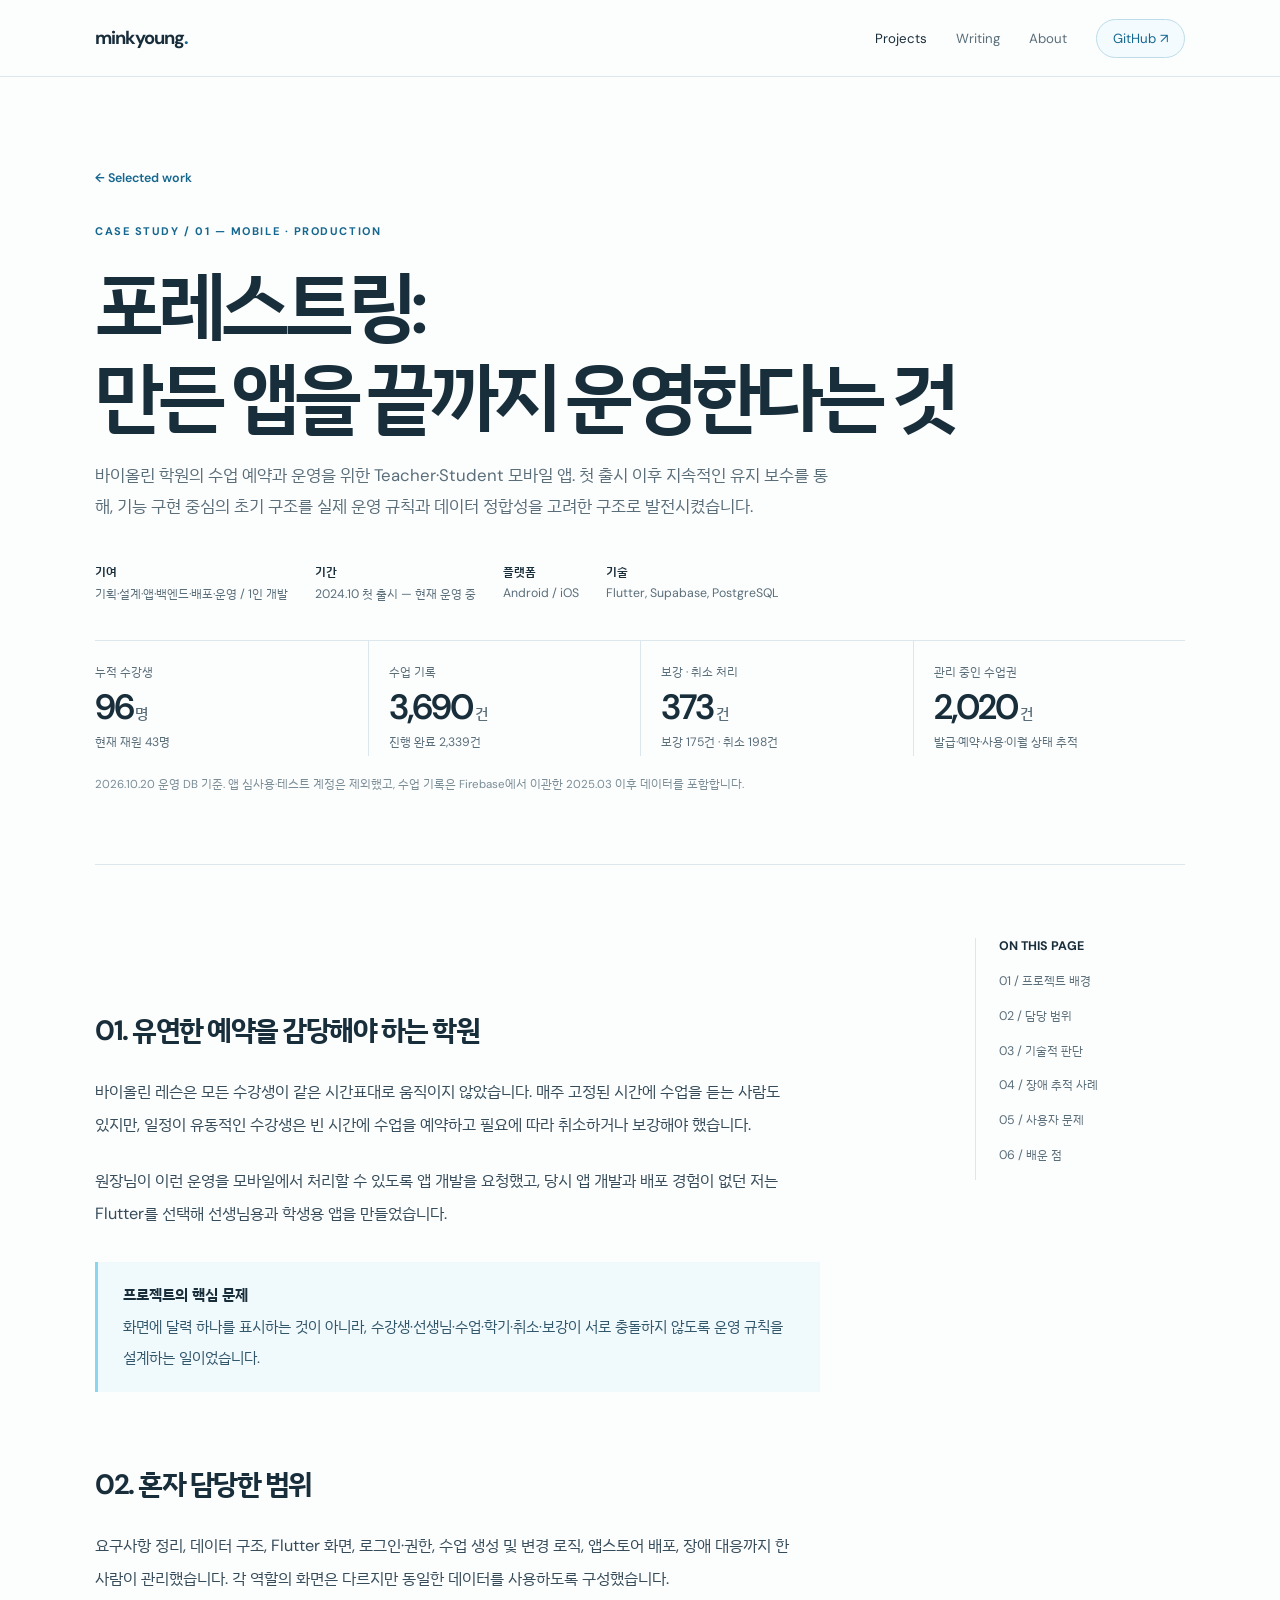
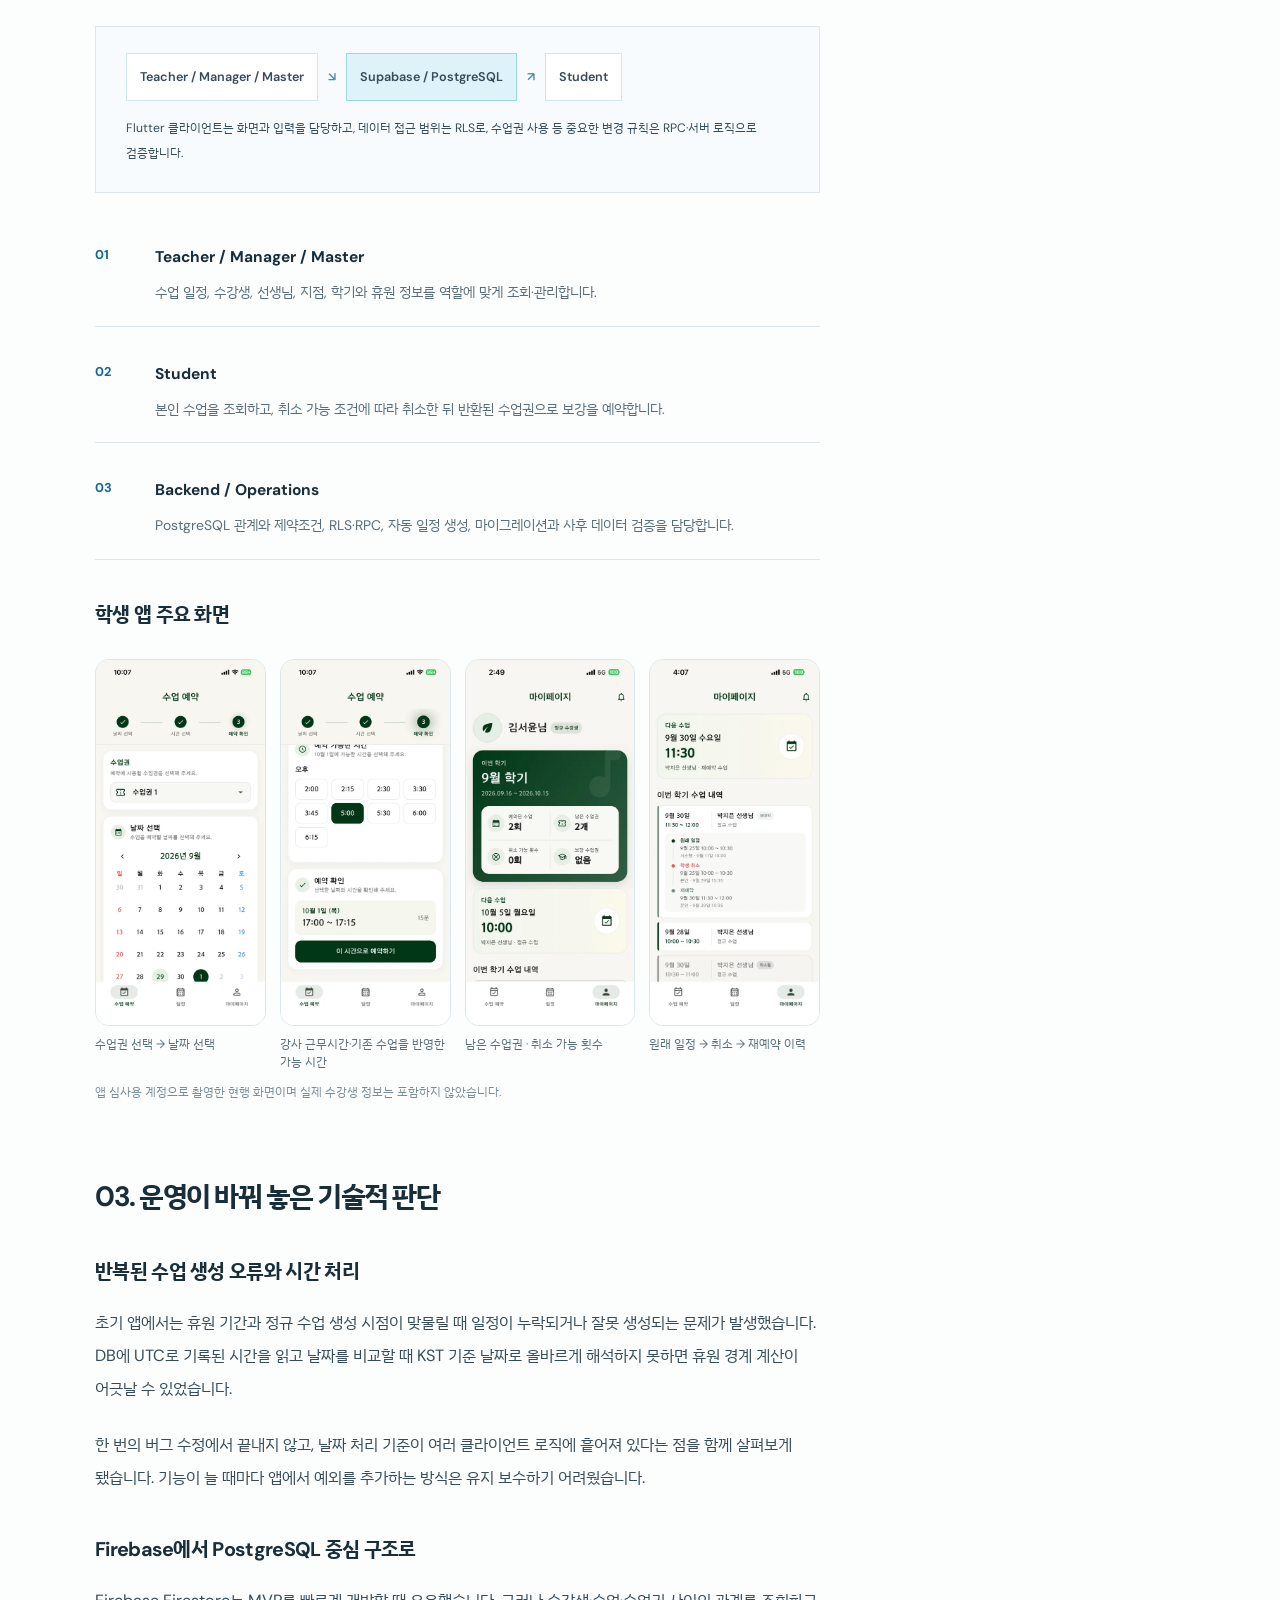
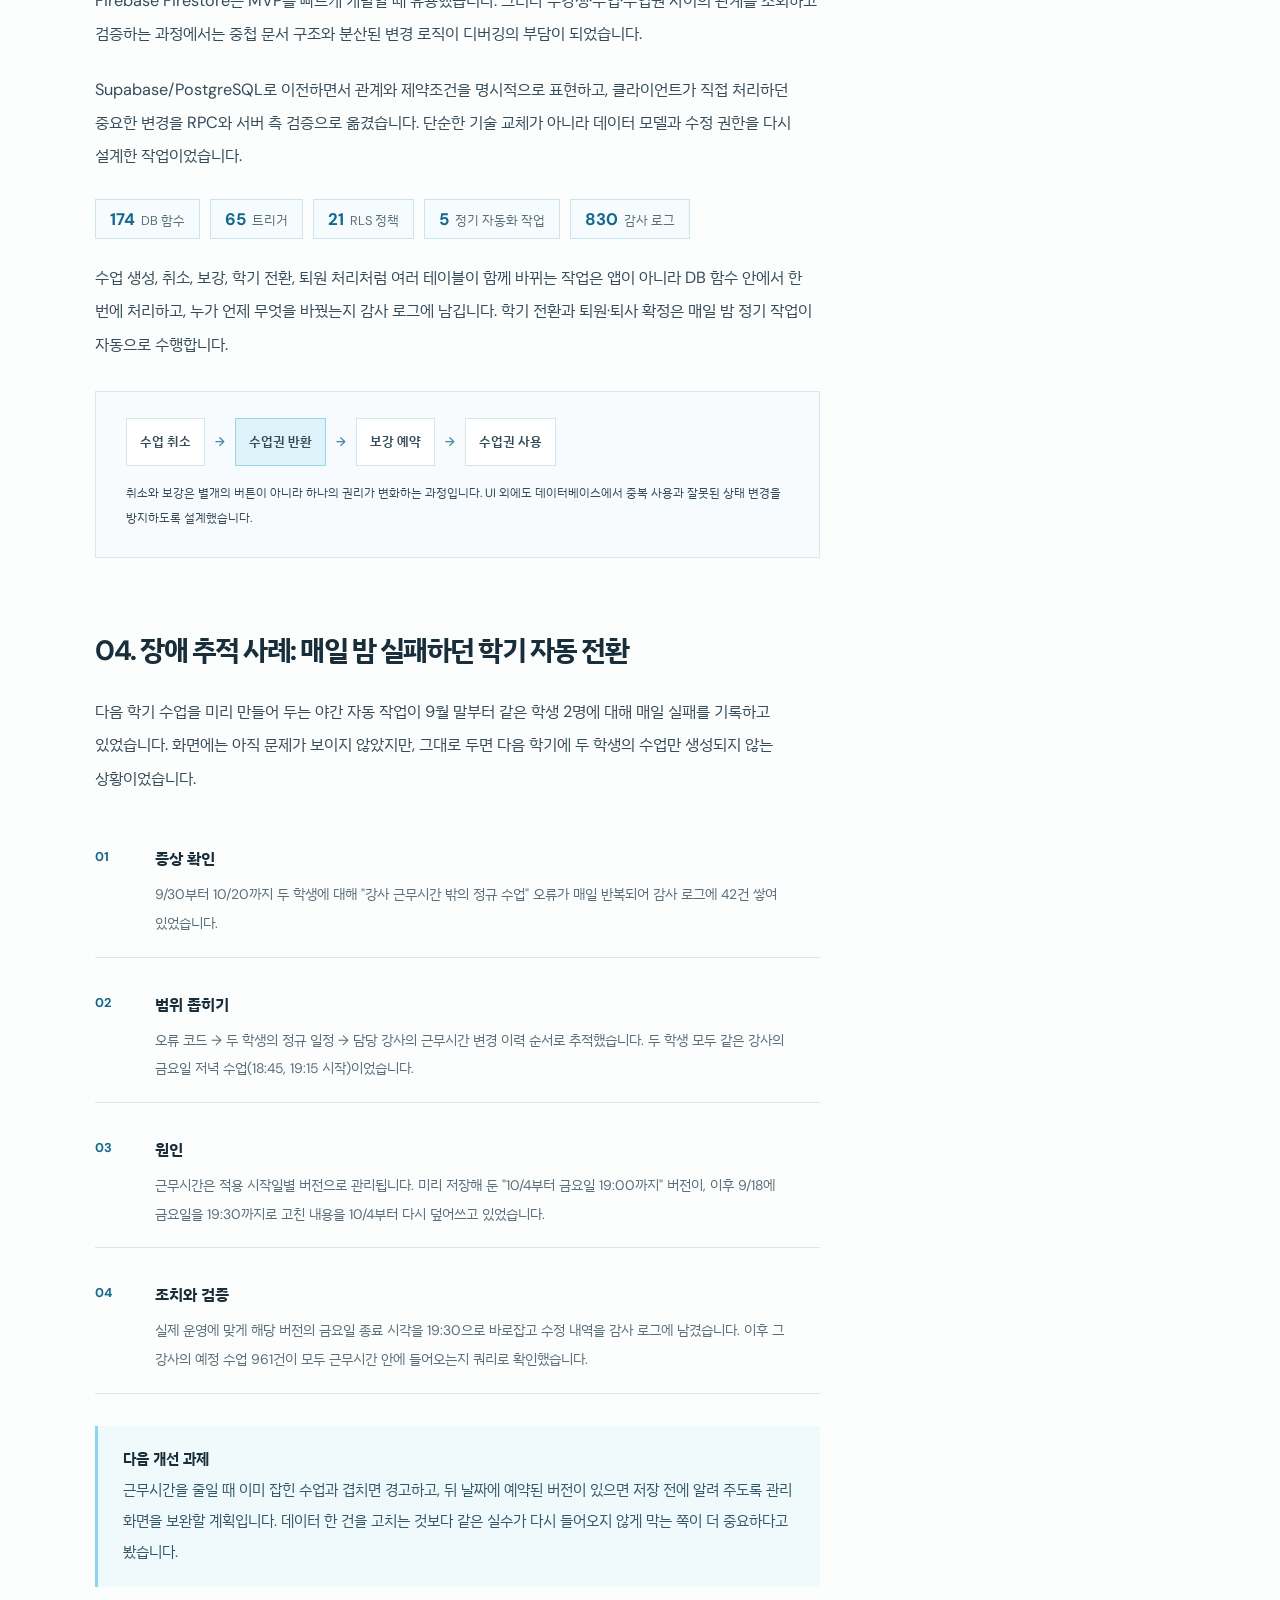
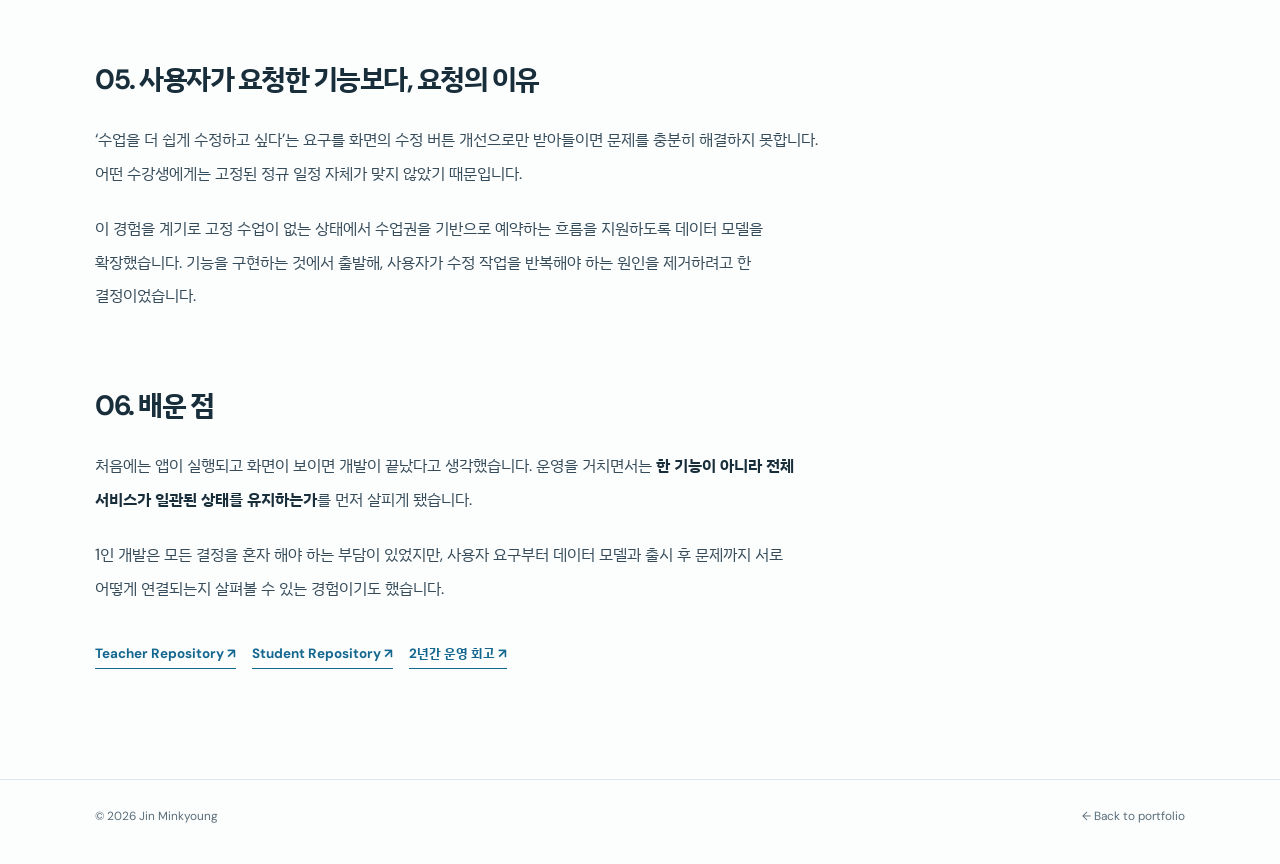
==== forestring.html @ 91b75895 "Bust stylesheet cache so new layout styles load Co-Authored-By: Claude Opus 5.5 <noreply@anthropic.c" ====
<!doctype html>
<html lang="ko">
<head><meta charset="utf-8"><meta name="viewport" content="width=device-width,initial-scale=1"><meta name="theme-color" content="#fcfdfd"><meta name="description" content="포레스트링: Flutter 앱을 1인 개발하고 2년간 운영하면서 데이터 정합성과 사용자 문제를 해결한 프로젝트 사례."><title>포레스트링 — 프로젝트 사례 | 진민경</title><link rel="icon" href="favicon.svg" type="image/svg+xml"><meta property="og:type" content="article"><meta property="og:title" content="포레스트링 — 만든 앱을 끝까지 운영한다는 것"><meta property="og:description" content="2년째 운영 중인 바이올린 학원 수업 관리 앱. 누적 수강생 96명, 수업 기록 3,690건."><meta property="og:image" content="https://b-dandelion.github.io/portfolio/assets/og.png"><meta name="twitter:card" content="summary_large_image"><link rel="stylesheet" href="styles.css?v=20261020"></head>
<body>
<header class="site-header"><div class="wrap inner"><a class="wordmark" href="./">minkyoung<b>.</b></a><nav class="main-nav"><a href="./#work" aria-current="page">Projects</a><a href="writing.html">Writing</a><a href="./#about">About</a><a class="nav-cta" href="https://github.com/B-Dandelion" target="_blank" rel="noopener noreferrer">GitHub ↗</a></nav></div></header>
<main>
  <header class="page-hero wrap">
    <a class="backlink" href="./#work">← Selected work</a>
    <span class="overline" style="display:block;margin-top:37px">CASE STUDY / 01 — MOBILE · PRODUCTION</span>
    <h1>포레스트링:<br>만든 앱을 끝까지 운영한다는 것</h1>
    <p>바이올린 학원의 수업 예약과 운영을 위한 Teacher·Student 모바일 앱. 첫 출시 이후 지속적인 유지 보수를 통해, 기능 구현 중심의 초기 구조를 실제 운영 규칙과 데이터 정합성을 고려한 구조로 발전시켰습니다.</p>
    <div class="case-meta">
      <span><strong>기여</strong>기획·설계·앱·백엔드·배포·운영 / 1인 개발</span>
      <span><strong>기간</strong>2024.10 첫 출시 — 현재 운영 중</span>
      <span><strong>플랫폼</strong>Android / iOS</span>
      <span><strong>기술</strong>Flutter, Supabase, PostgreSQL</span>
    </div>
    <dl class="metric-grid" aria-label="운영 지표">
      <div><dt>누적 수강생</dt><dd>96<small>명</small></dd><p>현재 재원 43명</p></div>
      <div><dt>수업 기록</dt><dd>3,690<small>건</small></dd><p>진행 완료 2,339건</p></div>
      <div><dt>보강 · 취소 처리</dt><dd>373<small>건</small></dd><p>보강 175건 · 취소 198건</p></div>
      <div><dt>관리 중인 수업권</dt><dd>2,020<small>건</small></dd><p>발급·예약·사용·이월 상태 추적</p></div>
    </dl>
    <p class="metric-note">2026.10.20 운영 DB 기준. 앱 심사용·테스트 계정은 제외했고, 수업 기록은 Firebase에서 이관한 2025.03 이후 데이터를 포함합니다.</p>
  </header>
  <div class="wrap article-layout">
    <article class="article-content">
      <section id="background">
        <h2>01. 유연한 예약을 감당해야 하는 학원</h2>
        <p>바이올린 레슨은 모든 수강생이 같은 시간표대로 움직이지 않았습니다. 매주 고정된 시간에 수업을 듣는 사람도 있지만, 일정이 유동적인 수강생은 빈 시간에 수업을 예약하고 필요에 따라 취소하거나 보강해야 했습니다.</p>
        <p>원장님이 이런 운영을 모바일에서 처리할 수 있도록 앱 개발을 요청했고, 당시 앱 개발과 배포 경험이 없던 저는 Flutter를 선택해 선생님용과 학생용 앱을 만들었습니다.</p>
        <div class="insight"><strong>프로젝트의 핵심 문제</strong><br>화면에 달력 하나를 표시하는 것이 아니라, 수강생·선생님·수업·학기·취소·보강이 서로 충돌하지 않도록 운영 규칙을 설계하는 일이었습니다.</div>
      </section>
      <section id="scope">
        <h2>02. 혼자 담당한 범위</h2>
        <p>요구사항 정리, 데이터 구조, Flutter 화면, 로그인·권한, 수업 생성 및 변경 로직, 앱스토어 배포, 장애 대응까지 한 사람이 관리했습니다. 각 역할의 화면은 다르지만 동일한 데이터를 사용하도록 구성했습니다.</p>
        <div class="architecture">
          <div class="arch-row"><span class="node">Teacher / Manager / Master</span><span class="arrow">↘</span><span class="node ice">Supabase / PostgreSQL</span><span class="arrow">↗</span><span class="node">Student</span></div>
          <p>Flutter 클라이언트는 화면과 입력을 담당하고, 데이터 접근 범위는 RLS로, 수업권 사용 등 중요한 변경 규칙은 RPC·서버 로직으로 검증합니다.</p>
        </div>
        <div class="step-list">
          <div class="step"><div><strong>Teacher / Manager / Master</strong><p>수업 일정, 수강생, 선생님, 지점, 학기와 휴원 정보를 역할에 맞게 조회·관리합니다.</p></div></div>
          <div class="step"><div><strong>Student</strong><p>본인 수업을 조회하고, 취소 가능 조건에 따라 취소한 뒤 반환된 수업권으로 보강을 예약합니다.</p></div></div>
          <div class="step"><div><strong>Backend / Operations</strong><p>PostgreSQL 관계와 제약조건, RLS·RPC, 자동 일정 생성, 마이그레이션과 사후 데이터 검증을 담당합니다.</p></div></div>
        </div>
        <h3>학생 앱 주요 화면</h3>
        <div class="screen-gallery">
          <figure><img src="assets/forestring/booking-date.webp" width="480" height="1039" alt="수업권을 고르고 예약할 날짜를 선택하는 화면" loading="lazy"><figcaption>수업권 선택 → 날짜 선택</figcaption></figure>
          <figure><img src="assets/forestring/booking-confirm.webp" width="480" height="1039" alt="예약 가능한 시간 중 하나를 고르고 예약을 확인하는 화면" loading="lazy"><figcaption>강사 근무시간·기존 수업을 반영한 가능 시간</figcaption></figure>
          <figure><img src="assets/forestring/mypage.webp" width="480" height="1039" alt="이번 학기 예약된 수업, 남은 수업권, 취소 가능 횟수, 보강 수업권을 보여주는 마이페이지" loading="lazy"><figcaption>남은 수업권 · 취소 가능 횟수</figcaption></figure>
          <figure><img src="assets/forestring/lesson-history.webp" width="480" height="1039" alt="원래 일정, 학생 취소, 재예약 이력이 시간순으로 표시된 수업 내역" loading="lazy"><figcaption>원래 일정 → 취소 → 재예약 이력</figcaption></figure>
        </div>
        <p class="gallery-note">앱 심사용 계정으로 촬영한 현행 화면이며 실제 수강생 정보는 포함하지 않았습니다.</p>
      </section>
      <section id="decisions">
        <h2>03. 운영이 바꿔 놓은 기술적 판단</h2>
        <h3>반복된 수업 생성 오류와 시간 처리</h3>
        <p>초기 앱에서는 휴원 기간과 정규 수업 생성 시점이 맞물릴 때 일정이 누락되거나 잘못 생성되는 문제가 발생했습니다. DB에 UTC로 기록된 시간을 읽고 날짜를 비교할 때 KST 기준 날짜로 올바르게 해석하지 못하면 휴원 경계 계산이 어긋날 수 있었습니다.</p>
        <p>한 번의 버그 수정에서 끝내지 않고, 날짜 처리 기준이 여러 클라이언트 로직에 흩어져 있다는 점을 함께 살펴보게 됐습니다. 기능이 늘 때마다 앱에서 예외를 추가하는 방식은 유지 보수하기 어려웠습니다.</p>
        <h3>Firebase에서 PostgreSQL 중심 구조로</h3>
        <p>Firebase Firestore는 MVP를 빠르게 개발할 때 유용했습니다. 그러나 수강생·수업·수업권 사이의 관계를 조회하고 검증하는 과정에서는 중첩 문서 구조와 분산된 변경 로직이 디버깅의 부담이 되었습니다.</p>
        <p>Supabase/PostgreSQL로 이전하면서 관계와 제약조건을 명시적으로 표현하고, 클라이언트가 직접 처리하던 중요한 변경을 RPC와 서버 측 검증으로 옮겼습니다. 단순한 기술 교체가 아니라 데이터 모델과 수정 권한을 다시 설계한 작업이었습니다.</p>
        <div class="tech-facts" aria-label="데이터베이스 구성 규모">
          <span><b>174</b>DB 함수</span><span><b>65</b>트리거</span><span><b>21</b>RLS 정책</span><span><b>5</b>정기 자동화 작업</span><span><b>830</b>감사 로그</span>
        </div>
        <p>수업 생성, 취소, 보강, 학기 전환, 퇴원 처리처럼 여러 테이블이 함께 바뀌는 작업은 앱이 아니라 DB 함수 안에서 한 번에 처리하고, 누가 언제 무엇을 바꿨는지 감사 로그에 남깁니다. 학기 전환과 퇴원·퇴사 확정은 매일 밤 정기 작업이 자동으로 수행합니다.</p>
        <div class="architecture">
          <div class="arch-row"><span class="node">수업 취소</span><span class="arrow">→</span><span class="node ice">수업권 반환</span><span class="arrow">→</span><span class="node">보강 예약</span><span class="arrow">→</span><span class="node">수업권 사용</span></div>
          <p>취소와 보강은 별개의 버튼이 아니라 하나의 권리가 변화하는 과정입니다. UI 외에도 데이터베이스에서 중복 사용과 잘못된 상태 변경을 방지하도록 설계했습니다.</p>
        </div>
      </section>
      <section id="incident">
        <h2>04. 장애 추적 사례: 매일 밤 실패하던 학기 자동 전환</h2>
        <p>다음 학기 수업을 미리 만들어 두는 야간 자동 작업이 9월 말부터 같은 학생 2명에 대해 매일 실패를 기록하고 있었습니다. 화면에는 아직 문제가 보이지 않았지만, 그대로 두면 다음 학기에 두 학생의 수업만 생성되지 않는 상황이었습니다.</p>
        <div class="step-list">
          <div class="step"><div><strong>증상 확인</strong><p>9/30부터 10/20까지 두 학생에 대해 "강사 근무시간 밖의 정규 수업" 오류가 매일 반복되어 감사 로그에 42건 쌓여 있었습니다.</p></div></div>
          <div class="step"><div><strong>범위 좁히기</strong><p>오류 코드 → 두 학생의 정규 일정 → 담당 강사의 근무시간 변경 이력 순서로 추적했습니다. 두 학생 모두 같은 강사의 금요일 저녁 수업(18:45, 19:15 시작)이었습니다.</p></div></div>
          <div class="step"><div><strong>원인</strong><p>근무시간은 적용 시작일별 버전으로 관리됩니다. 미리 저장해 둔 "10/4부터 금요일 19:00까지" 버전이, 이후 9/18에 금요일을 19:30까지로 고친 내용을 10/4부터 다시 덮어쓰고 있었습니다.</p></div></div>
          <div class="step"><div><strong>조치와 검증</strong><p>실제 운영에 맞게 해당 버전의 금요일 종료 시각을 19:30으로 바로잡고 수정 내역을 감사 로그에 남겼습니다. 이후 그 강사의 예정 수업 961건이 모두 근무시간 안에 들어오는지 쿼리로 확인했습니다.</p></div></div>
        </div>
        <div class="insight"><strong>다음 개선 과제</strong><br>근무시간을 줄일 때 이미 잡힌 수업과 겹치면 경고하고, 뒤 날짜에 예약된 버전이 있으면 저장 전에 알려 주도록 관리 화면을 보완할 계획입니다. 데이터 한 건을 고치는 것보다 같은 실수가 다시 들어오지 않게 막는 쪽이 더 중요하다고 봤습니다.</div>
      </section>
      <section id="user">
        <h2>05. 사용자가 요청한 기능보다, 요청의 이유</h2>
        <p>‘수업을 더 쉽게 수정하고 싶다’는 요구를 화면의 수정 버튼 개선으로만 받아들이면 문제를 충분히 해결하지 못합니다. 어떤 수강생에게는 고정된 정규 일정 자체가 맞지 않았기 때문입니다.</p>
        <p>이 경험을 계기로 고정 수업이 없는 상태에서 수업권을 기반으로 예약하는 흐름을 지원하도록 데이터 모델을 확장했습니다. 기능을 구현하는 것에서 출발해, 사용자가 수정 작업을 반복해야 하는 원인을 제거하려고 한 결정이었습니다.</p>
      </section>
      <section id="takeaway">
        <h2>06. 배운 점</h2>
        <p>처음에는 앱이 실행되고 화면이 보이면 개발이 끝났다고 생각했습니다. 운영을 거치면서는 <strong>한 기능이 아니라 전체 서비스가 일관된 상태를 유지하는가</strong>를 먼저 살피게 됐습니다.</p>
        <p>1인 개발은 모든 결정을 혼자 해야 하는 부담이 있었지만, 사용자 요구부터 데이터 모델과 출시 후 문제까지 서로 어떻게 연결되는지 살펴볼 수 있는 경험이기도 했습니다.</p>
        <div class="case-links">
          <a href="https://github.com/B-Dandelion/forestring-teacher" target="_blank" rel="noopener noreferrer">Teacher Repository ↗</a>
          <a href="https://github.com/B-Dandelion/forestring-student" target="_blank" rel="noopener noreferrer">Student Repository ↗</a>
          <a href="journal-2years.html">2년간 운영 회고 ↗</a>
        </div>
      </section>
    </article>
    <aside class="article-aside" aria-label="문서 목차"><strong>ON THIS PAGE</strong><a href="#background">01 / 프로젝트 배경</a><a href="#scope">02 / 담당 범위</a><a href="#decisions">03 / 기술적 판단</a><a href="#incident">04 / 장애 추적 사례</a><a href="#user">05 / 사용자 문제</a><a href="#takeaway">06 / 배운 점</a></aside>
  </div>
</main>
<footer class="site-footer"><div class="wrap"><span>© 2026 Jin Minkyoung</span><a href="./">← Back to portfolio</a></div></footer>
</body></html>
---- styles.css ----
@import url('https://fonts.googleapis.com/css2?family=DM+Sans:wght@400;500;600;700&family=IBM+Plex+Sans+KR:wght@400;500;600;700&display=swap');
:root{--paper:#fcfdfd;--surface:#f5f9fb;--ink:#192e3b;--muted:#5a6e7a;--line:#dce7ed;--ice:#c7eefa;--ice-deep:#8ad6f1;--blue:#14678f;--white:#fff;--max:1090px}*{box-sizing:border-box}html{scroll-behavior:smooth}body{margin:0;background:var(--paper);color:var(--ink);font-family:'DM Sans','IBM Plex Sans KR',sans-serif;-webkit-font-smoothing:antialiased}a{color:inherit;text-decoration:none}a:hover{color:var(--blue)}button{font:inherit}img{max-width:100%}::selection{background:var(--ice)}.wrap{width:min(calc(100% - 48px),var(--max));margin-inline:auto}.site-header{border-bottom:1px solid var(--line);position:sticky;top:0;z-index:40;background:rgba(252,253,253,.92);backdrop-filter:blur(16px)}.site-header .inner{height:76px;display:flex;align-items:center;justify-content:space-between;gap:20px}.wordmark{font-size:1.15rem;letter-spacing:-.055em;font-weight:700}.wordmark b{font-weight:700;color:var(--blue)}.main-nav{display:flex;align-items:center;gap:29px;font-size:.83rem;color:var(--muted)}.main-nav a:hover,.main-nav a[aria-current=page]{color:var(--ink)}.main-nav .nav-cta{border:1px solid #bddce8;border-radius:40px;padding:10px 16px;color:var(--blue);background:#f4fbfe}.main-nav .nav-cta:hover{background:var(--ice)}.overline{font-size:.69rem;letter-spacing:.14em;text-transform:uppercase;font-weight:700;color:var(--blue)}.intro{padding:110px 0 95px}.intro-grid{display:grid;grid-template-columns:minmax(0,1.65fr) minmax(200px,.55fr);gap:60px;align-items:end}.intro h1{font-size:clamp(3.1rem,7.2vw,6.65rem);letter-spacing:-.082em;line-height:1.13;font-weight:600;max-width:900px;margin:24px 0 27px;word-break:keep-all}.intro h1 em{font-style:normal;box-shadow:inset 0 -.19em 0 var(--ice);box-decoration-break:clone}.intro .lead{font-size:1.11rem;line-height:1.95;max-width:610px;color:#405968;word-break:keep-all;margin:0}.intro .side-note{border-top:1px solid var(--line);padding-top:15px;color:var(--muted);font-size:.81rem;line-height:1.9}.side-note strong{font-weight:600;color:var(--ink);display:block;margin-bottom:12px}.side-note span{display:block}.intro-meta{display:flex;flex-wrap:wrap;gap:15px 32px;color:var(--muted);font-size:.76rem;margin-top:38px}.intro-meta a{border-bottom:1px solid var(--blue);color:var(--blue)}.section-heading{display:flex;justify-content:space-between;align-items:baseline;gap:15px;margin-bottom:35px;padding-bottom:15px;border-bottom:1px solid var(--line)}.section-heading h2{font-size:1.68rem;letter-spacing:-.055em;font-weight:600;margin:0}.section-heading .count{color:var(--muted);font-size:.77rem}.work-section{padding-top:38px}.feature{padding:40px 0 72px;border-bottom:1px solid var(--line);display:grid;grid-template-columns:1fr 1fr;gap:48px;align-items:center}.feature:last-child{border-bottom:0}.feature-copy .feature-num{color:var(--blue);font-size:.74rem;font-weight:700;letter-spacing:.07em}.feature-copy h3{font-size:clamp(2rem,3.6vw,3.65rem);letter-spacing:-.07em;line-height:1.2;margin:16px 0 13px;font-weight:600}.feature-copy .tagline{font-size:1.02rem;line-height:1.75;color:#365161;margin:0 0 20px}.feature-copy p{line-height:1.88;color:var(--muted);font-size:.92rem;word-break:keep-all}.small-stack{font-size:.71rem!important;letter-spacing:.01em;color:#58727f!important;margin:22px 0}.inline-link{display:inline-flex;gap:11px;align-items:center;border-bottom:1px solid var(--blue);padding-bottom:7px;font-size:.85rem;color:var(--blue);font-weight:700}.inline-link:hover{gap:17px}.feature-visual{min-height:350px;display:flex;align-items:center;justify-content:center;overflow:hidden;border-radius:5px;position:relative}.visual-forestring{background:#e6f6fc}.visual-inc{background:#edf3f7}.visual-label{position:absolute;top:23px;left:25px;font-size:.66rem;font-weight:700;letter-spacing:.13em;color:#588295}.system-board{width:79%;background:#fff;border:1px solid #d3e8f1;box-shadow:0 20px 65px rgba(35,97,128,.09);padding:28px;position:relative}.sys-title{font-size:.74rem;font-weight:700;letter-spacing:.04em;margin-bottom:25px}.sys-top{display:grid;grid-template-columns:1fr 1fr;gap:12px}.sys-tile{background:#f6fafb;border:1px solid #e1ebf0;padding:15px 12px;font-size:.79rem;text-align:center;font-weight:600}.sys-tile small{display:block;color:var(--muted);font-size:.65rem;font-weight:400;margin-top:5px}.sys-connector{height:29px;width:1px;background:#a8cedc;margin:auto}.sys-db{text-align:center;border:1px solid #80bfda;background:#e9f7fc;padding:16px;color:#195b7a;font-size:.85rem;font-weight:700}.sys-db small{display:block;font-weight:400;font-size:.67rem;margin-top:5px;color:#4c7386}.window{width:82%;background:#fff;border:1px solid #cfdee6;box-shadow:0 16px 50px rgba(34,65,90,.07)}.window-head{height:35px;background:#f8fafb;border-bottom:1px solid #dce7ed;display:flex;align-items:center;gap:5px;padding:0 13px}.window-head span{width:7px;height:7px;border-radius:50%;border:1px solid #b1c4ce}.window-screen{padding:30px 34px 35px}.window-title{font-size:.83rem;font-weight:700;padding-bottom:15px;border-bottom:1px solid var(--line)}.window-row{height:31px;border-bottom:1px solid #edf0f1;display:flex;align-items:center;gap:13px}.window-row:before{content:'';display:block;background:#d9ebf3;width:24px;height:7px}.window-row i{display:block;height:6px;width:60%;background:#e5ebef}.window-row:nth-child(4) i{width:42%}.window-row:nth-child(5) i{width:70%}.window-foot{display:flex;gap:8px;margin-top:20px}.window-foot span{background:var(--ice);width:72px;height:19px}.window-foot span+span{background:#edf2f5;width:45px}.compact-head{margin-top:48px;margin-bottom:11px;border-top:1px solid var(--line);padding-top:26px;display:flex;justify-content:space-between;gap:20px}.compact-head h3{font-size:1.07rem;margin:0;letter-spacing:-.035em}.compact-head p{font-size:.77rem;color:var(--muted);margin:0}.project-list{margin-bottom:90px}.project-row{display:grid;grid-template-columns:165px 1fr 130px;gap:24px;align-items:start;padding:25px 0;border-bottom:1px solid var(--line)}.project-row .type{color:var(--blue);font-weight:600;font-size:.73rem}.project-row h4{margin:0 0 8px;font-weight:600;font-size:1.1rem;letter-spacing:-.035em}.project-row p{color:var(--muted);margin:0;line-height:1.7;font-size:.83rem}.project-row .row-action{font-size:.75rem;text-align:right;color:var(--blue)}.note-box{background:#ecf8fd;padding:44px 52px;margin-bottom:108px;display:grid;grid-template-columns:1.1fr 1fr;gap:40px;align-items:center}.note-box h3{font-size:1.75rem;letter-spacing:-.055em;margin:12px 0}.note-box p{font-size:.88rem;color:#486677;line-height:1.85}.note-box .note-side{border-left:1px solid #b2dbea;padding-left:27px}.note-side a{font-size:1.04rem;line-height:1.65;display:block;font-weight:600}.note-side small{display:block;color:#5b7b8c;margin-top:10px}.about-section{display:grid;grid-template-columns:1fr 1fr;gap:90px;padding:45px 0 100px;border-top:1px solid var(--line)}.about-section h2{font-size:1.68rem;letter-spacing:-.055em;margin:0 0 16px}.about-section p{font-size:.91rem;line-height:1.95;color:var(--muted)}.about-links{display:flex;gap:20px;flex-wrap:wrap;margin-top:22px}.about-links a{font-size:.82rem;border-bottom:1px solid var(--blue);color:var(--blue);padding-bottom:5px}.mini-label{font-size:.72rem;color:var(--blue);letter-spacing:.09em;font-weight:700;margin-bottom:14px}.skills{display:grid;gap:18px}.skills div{border-bottom:1px solid var(--line);padding-bottom:16px}.skills strong{font-size:.82rem;display:block;font-weight:600;margin-bottom:6px}.skills span{font-size:.79rem;color:var(--muted);line-height:1.7}.site-footer{border-top:1px solid var(--line);padding:28px 0 40px;color:var(--muted);font-size:.74rem}.site-footer .wrap{display:flex;justify-content:space-between;gap:15px}.page-hero{padding:89px 0 57px;border-bottom:1px solid var(--line)}.backlink{color:var(--blue);font-size:.78rem;font-weight:600}.page-hero h1{font-weight:600;font-size:clamp(2.8rem,6vw,5.4rem);line-height:1.18;letter-spacing:-.075em;max-width:900px;margin:24px 0 17px;word-break:keep-all}.page-hero p{color:var(--muted);font-size:1.05rem;line-height:1.85;max-width:750px}.case-meta{display:flex;gap:27px;flex-wrap:wrap;font-size:.77rem;color:var(--muted);padding-top:24px}.case-meta strong{display:block;font-weight:600;color:var(--ink);margin-bottom:5px}.article-layout{display:grid;grid-template-columns:minmax(0,1fr) 210px;gap:78px;padding-top:73px;padding-bottom:110px}.article-content{max-width:725px;font-size:1.015rem;line-height:2.06;color:#354b59;word-break:keep-all}.article-content h2{font-size:1.75rem;line-height:1.38;color:var(--ink);letter-spacing:-.053em;margin:74px 0 24px}.article-content h3{font-size:1.24rem;color:var(--ink);letter-spacing:-.035em;margin:34px 0 14px}.article-content p{margin:0 0 22px}.article-content ul{padding-left:1.2em}.article-content li{margin-bottom:12px}.article-content strong{font-weight:700;color:var(--ink)}.article-aside{align-self:start;position:sticky;top:108px;font-size:.78rem;color:var(--muted);border-left:1px solid var(--line);padding-left:23px}.article-aside strong{display:block;color:var(--ink);margin-bottom:18px}.article-aside a{display:block;margin-bottom:16px;line-height:1.5}.article-aside a:hover{color:var(--blue)}.insight{border-left:3px solid var(--ice-deep);padding:18px 25px;margin:32px 0 36px;background:#f0f9fc;font-size:.95rem;color:#32576b}.step-list{counter-reset:step;display:grid;gap:13px;margin:30px 0}.step{display:grid;grid-template-columns:42px 1fr;align-items:start;gap:18px;padding:19px 0;border-bottom:1px solid var(--line)}.step:before{counter-increment:step;content:'0' counter(step);font-size:.8rem;color:var(--blue);font-weight:700}.step strong{display:block;font-size:.97rem}.step p{font-size:.87rem;color:var(--muted);margin:4px 0 0}.architecture{border:1px solid var(--line);padding:26px 30px;margin:30px 0;background:#f7fbfd}.architecture .arch-row{display:flex;align-items:center;gap:10px;flex-wrap:wrap;font-size:.79rem;font-weight:600}.arch-row .node{padding:10px 13px;background:#fff;border:1px solid #d4e6ec}.arch-row .node.ice{background:#def2fa;border-color:#9dd5e8}.arch-row .arrow{color:#4c8ba9}.architecture p{font-size:.76rem;margin:15px 0 0}.case-links{display:flex;gap:16px;flex-wrap:wrap;margin-top:35px}.case-links a{color:var(--blue);font-size:.84rem;font-weight:700;border-bottom:1px solid var(--blue)}.image-policy{font-size:.75rem!important;color:var(--muted)!important;margin-top:25px!important}.journal-list{margin:60px 0 95px}.journal-item{border-bottom:1px solid var(--line);padding:26px 0;display:grid;grid-template-columns:130px 1fr 20px;gap:22px}.journal-item:first-child{border-top:1px solid var(--line)}.journal-item time{font-size:.78rem;color:var(--blue)}.journal-item h2{font-weight:600;margin:0 0 9px;letter-spacing:-.03em;font-size:1.23rem}.journal-item p{margin:0;font-size:.83rem;color:var(--muted);line-height:1.7}.smaller{font-size:.8rem}.notice{font-size:.77rem;color:var(--muted);line-height:1.75;margin-bottom:25px}.pill-links{display:flex;gap:12px;flex-wrap:wrap}.pill-links a{border:1px solid #b0dbe9;padding:10px 15px;border-radius:60px;font-size:.78rem;color:var(--blue)}.pill-links a:hover{background:var(--ice)}.screen-split{display:grid;grid-template-columns:1fr 1fr;gap:14px;margin:30px 0}.screenshot-placeholder{background:#f5fafc;border:1px dashed #bedae6;min-height:155px;display:flex;align-items:center;justify-content:center;text-align:center;color:#688593;padding:20px;font-size:.82rem;line-height:1.6}.article-divider{height:1px;background:var(--line);margin:57px 0}@media(max-width:830px){.intro-grid,.feature,.about-section,.note-box,.article-layout{grid-template-columns:1fr}.intro{padding:77px 0 70px}.intro-grid{gap:38px}.feature{gap:28px}.feature-visual{min-height:300px}.feature-copy{order:1}.feature-visual{order:2}.article-layout{gap:30px}.article-aside{display:none}.note-box .note-side{border-left:0;border-top:1px solid #b2dbea;padding:18px 0 0}.project-row{grid-template-columns:100px 1fr 56px;gap:12px}.about-section{gap:35px}.note-box{padding:30px}}@media(max-width:550px){.wrap{width:min(calc(100% - 34px),var(--max))}.site-header .inner{height:66px}.main-nav{gap:13px;font-size:.74rem}.main-nav .nav-cta{display:none}.intro h1{font-size:clamp(2.7rem,12vw,4rem)}.intro .lead{font-size:.96rem}.section-heading h2{font-size:1.43rem}.feature{padding:22px 0 57px}.feature-visual{min-height:245px}.system-board{width:88%;padding:20px}.visual-label{font-size:.58rem;top:13px;left:15px}.sys-title{margin-bottom:15px}.sys-tile{font-size:.73rem;padding:11px 7px}.window-screen{padding:20px}.project-row{grid-template-columns:1fr 35px;gap:8px 15px}.project-row .type{grid-column:1/-1}.project-row .row-action{grid-column:2;grid-row:2}.project-row h4{font-size:1rem}.compact-head{display:block}.compact-head p{margin-top:7px}.note-box{margin-bottom:60px}.about-section{padding-bottom:60px}.page-hero{padding:60px 0 37px}.page-hero h1{font-size:2.7rem}.article-layout{padding-top:35px;padding-bottom:55px}.article-content{font-size:.95rem;line-height:1.92}.article-content h2{font-size:1.5rem;margin-top:55px}.case-meta{gap:18px}.architecture{padding:20px 16px}.journal-item{grid-template-columns:1fr 18px;gap:9px}.journal-item time{grid-column:1/-1}.site-footer .wrap{flex-direction:column}.screen-split{grid-template-columns:1fr}}@media(prefers-reduced-motion:reduce){html{scroll-behavior:auto}*{transition:none!important}}.stat-row{display:flex;gap:28px;flex-wrap:wrap;margin:22px 0 4px;padding:16px 0;border-top:1px solid var(--line);border-bottom:1px solid var(--line)}.stat-row div{min-width:72px}.stat-row dt{font-size:.68rem;color:var(--muted);letter-spacing:.02em}.stat-row dd{margin:4px 0 0;font-size:1.32rem;font-weight:600;letter-spacing:-.04em;color:var(--ink)}
.phone-pair{display:flex;gap:18px;align-items:flex-start;padding:52px 0 0;height:100%}.phone{width:41%;max-width:188px;height:auto;border-radius:22px;border:1px solid #cfe3ec;box-shadow:0 18px 48px rgba(24,73,98,.14);background:#fff}.phone+.phone{margin-top:34px}.visual-forestring{min-height:430px;align-items:flex-start}
.flow-card{list-style:none;margin:40px 0 0;padding:0;width:84%;display:grid;gap:10px}.flow-card li{display:grid;grid-template-columns:28px 1fr auto;gap:12px;align-items:center;background:#fff;border:1px solid #d6e4eb;padding:14px 16px;font-size:.82rem;font-weight:600}.flow-card b{font-size:.7rem;color:var(--blue)}.flow-card small{display:block;font-family:ui-monospace,SFMono-Regular,Menlo,monospace;font-weight:400;font-size:.68rem;color:var(--muted);margin-top:3px}.flow-card em{font-style:normal;font-size:.68rem;padding:4px 9px;border-radius:30px}.flow-card .ok{background:#e1f3ea;color:#1d6b46}.flow-card .fail{background:#fde8e6;color:#a8392d}.flow-note{position:absolute;bottom:20px;left:25px;right:25px;margin:0;font-size:.74rem;color:#4f7284}.visual-inc{flex-direction:column;padding-bottom:40px}
.metric-grid{display:grid;grid-template-columns:repeat(4,1fr);gap:0;margin:38px 0 0;border-top:1px solid var(--line)}.metric-grid div{padding:22px 20px 4px 0}.metric-grid div+div{padding-left:20px;border-left:1px solid var(--line)}.metric-grid dt{font-size:.74rem;color:var(--muted)}.metric-grid dd{margin:8px 0 6px;font-size:2.2rem;font-weight:600;letter-spacing:-.05em;color:var(--ink);line-height:1.1}.metric-grid dd small{font-size:.95rem;margin-left:2px;color:var(--muted);font-weight:500}.metric-grid p{margin:0!important;font-size:.76rem!important;color:var(--muted)!important;line-height:1.6!important}.metric-note{font-size:.72rem!important;color:#7a8d97!important;margin-top:18px!important}
.screen-gallery{display:grid;grid-template-columns:repeat(4,1fr);gap:14px;margin:24px 0 8px}.screen-gallery figure{margin:0}.screen-gallery img{width:100%;height:auto;border-radius:14px;border:1px solid #d9e7ee;display:block;background:#fff}.screen-gallery figcaption{font-size:.74rem;line-height:1.55;color:var(--muted);margin-top:9px}.gallery-note{font-size:.74rem!important;color:#7a8d97!important}
.tech-facts{display:flex;flex-wrap:wrap;gap:10px;margin:26px 0 22px}.tech-facts span{border:1px solid #cfe3ec;background:#f6fbfd;padding:9px 14px;font-size:.8rem;color:var(--muted);line-height:1.2}.tech-facts b{color:var(--blue);font-size:1.05rem;margin-right:6px;font-weight:700}
@media(max-width:830px){.metric-grid{grid-template-columns:1fr 1fr}.metric-grid div:nth-child(3){padding-left:0;border-left:0}.metric-grid div:nth-child(n+3){border-top:1px solid var(--line)}.screen-gallery{grid-template-columns:1fr 1fr}.visual-forestring{min-height:400px}}
@media(max-width:550px){.main-nav .nav-cta{display:inline-block;padding:7px 11px;font-size:.72rem}.main-nav{gap:11px}.stat-row{gap:20px}.stat-row dd{font-size:1.15rem}.metric-grid dd{font-size:1.75rem}.metric-grid div{padding-right:12px}.metric-grid div+div{padding-left:12px}.flow-card{width:90%}.flow-card li{grid-template-columns:22px 1fr auto;padding:12px;font-size:.76rem}.visual-inc{min-height:330px}.phone-pair{gap:12px;padding-top:44px}.visual-forestring{min-height:360px}}
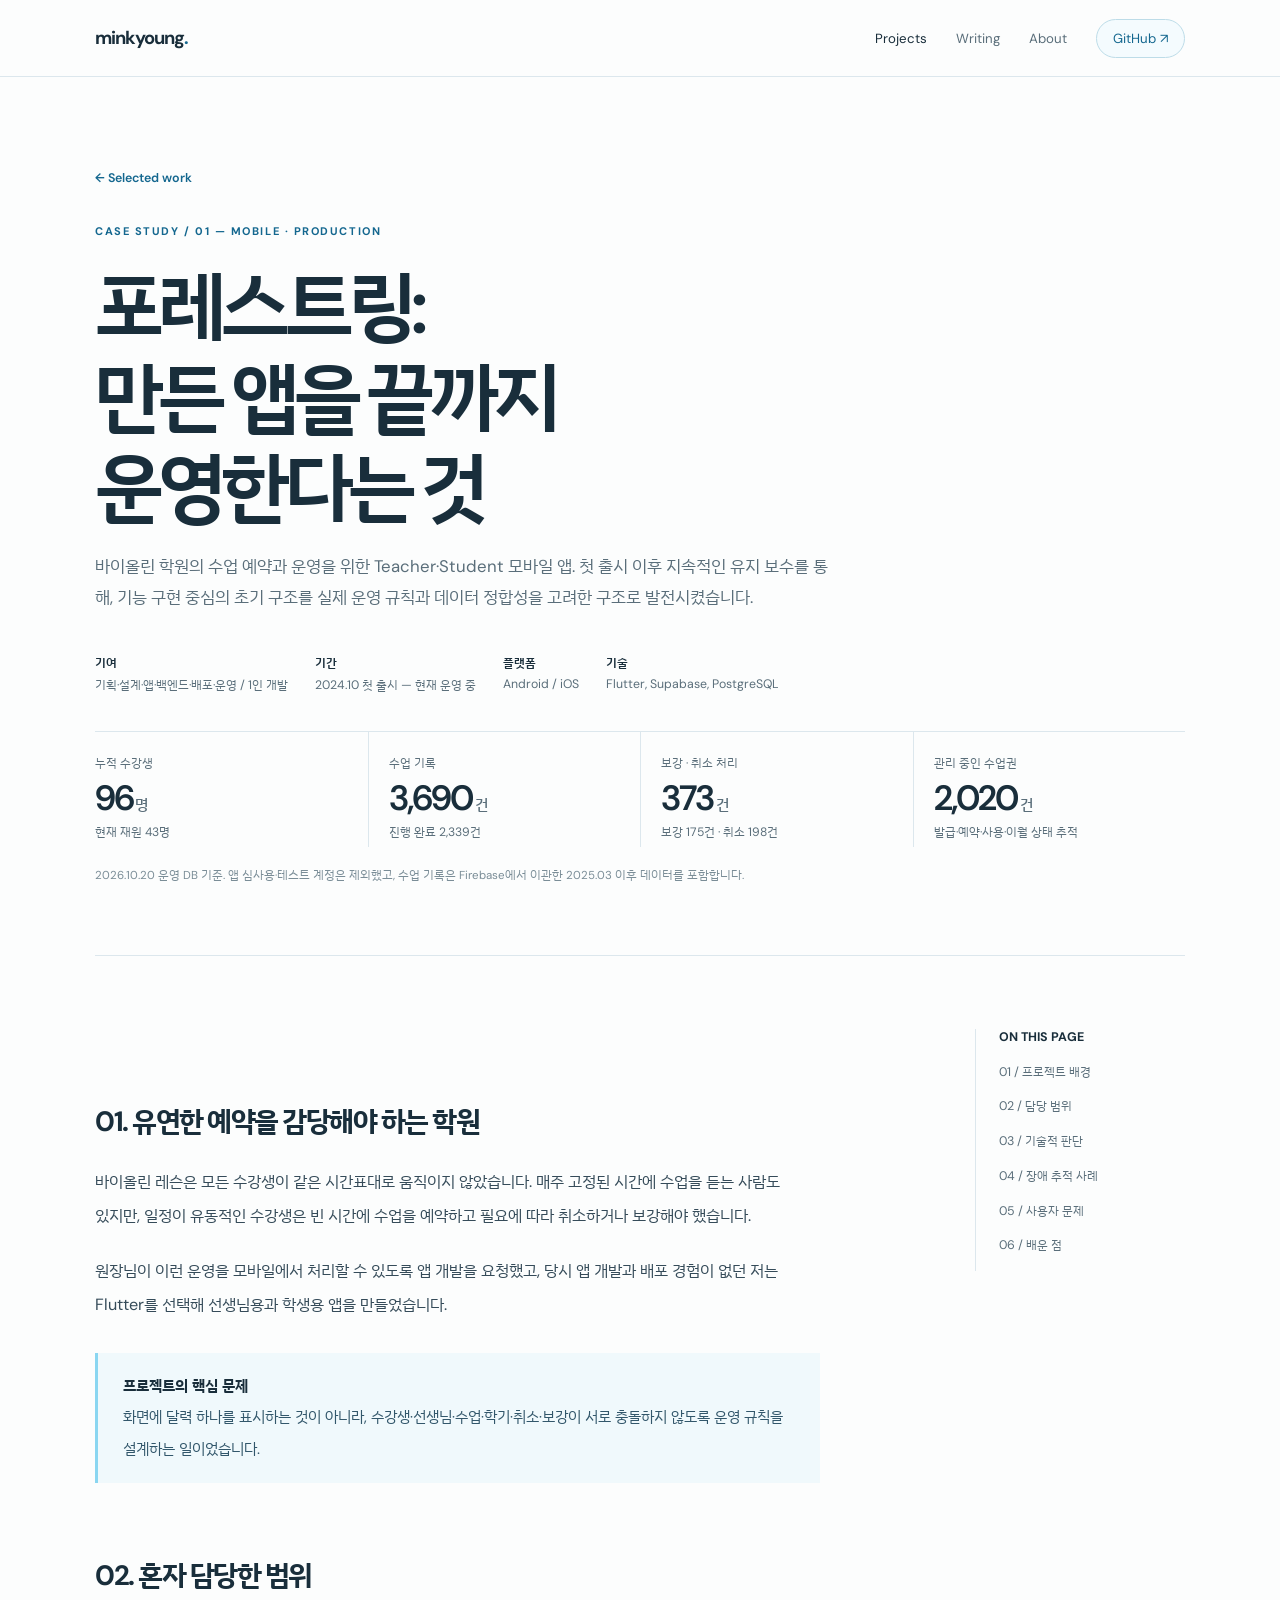
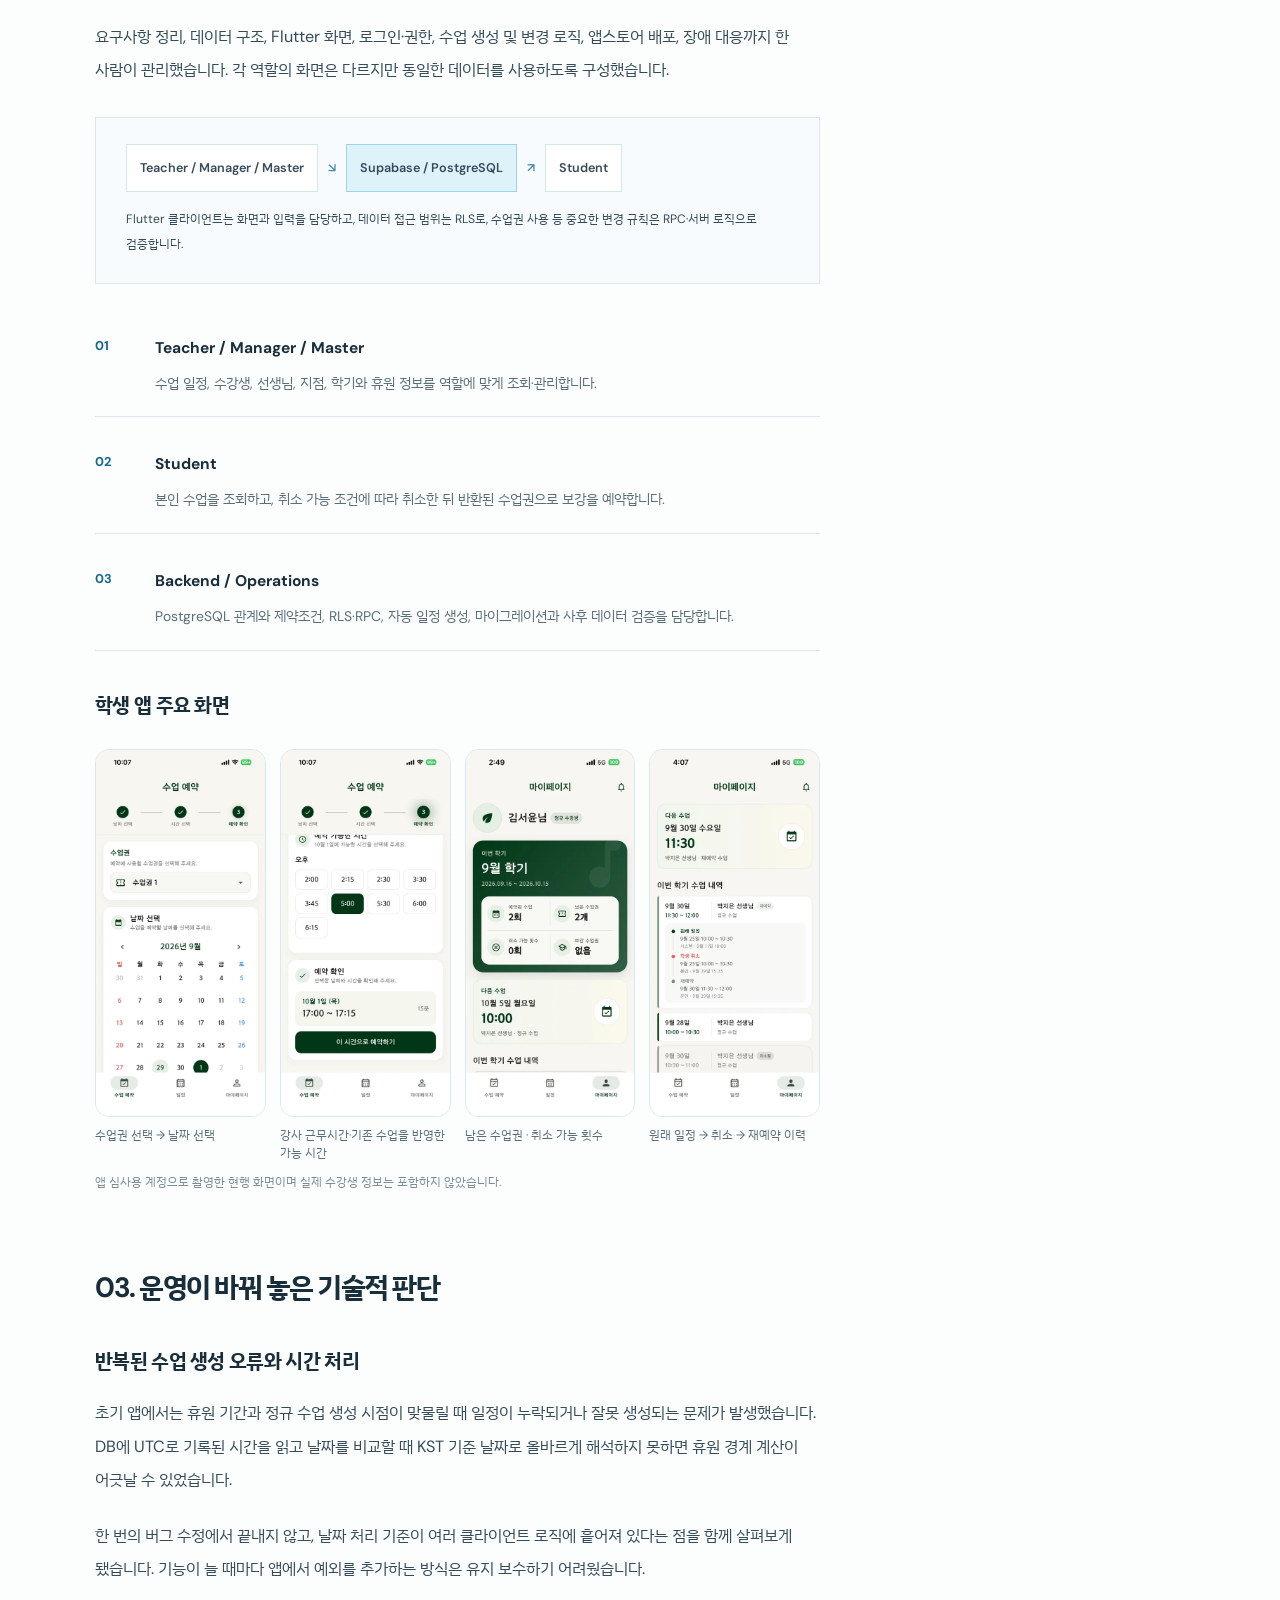
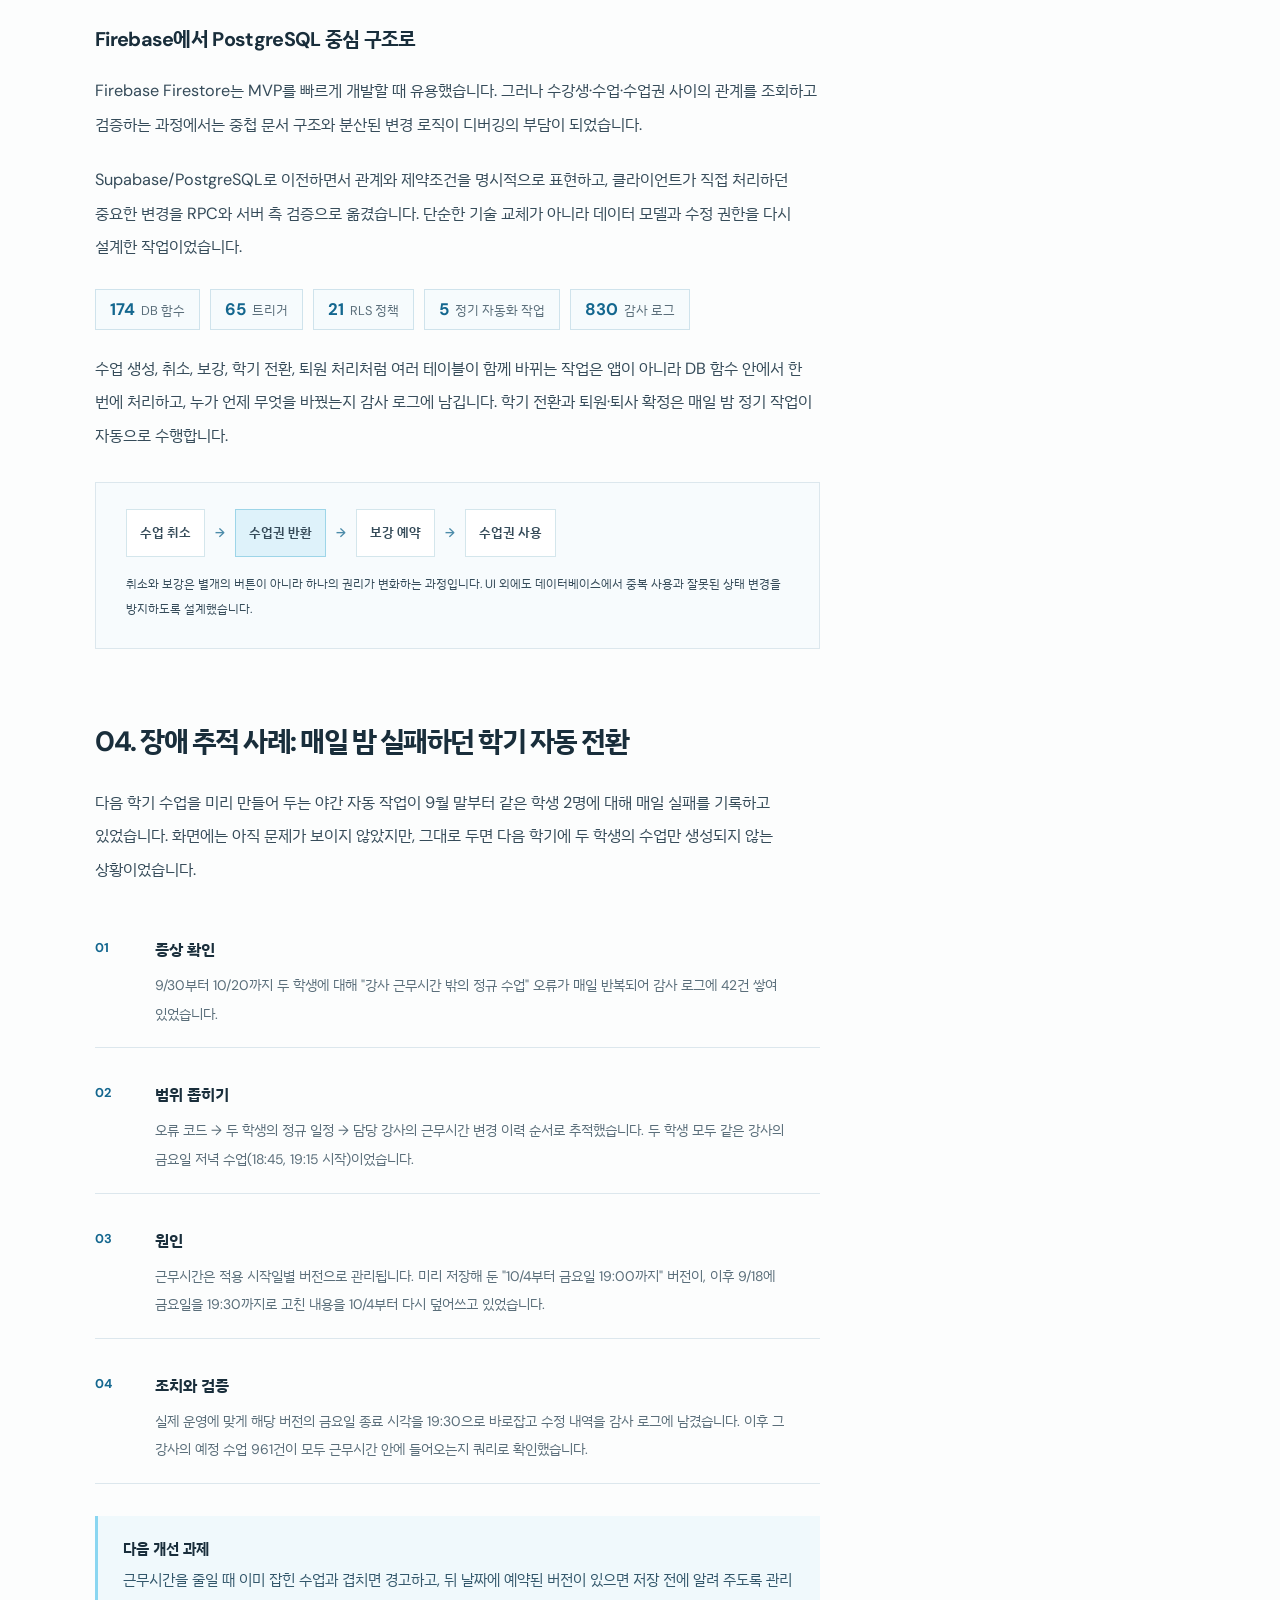
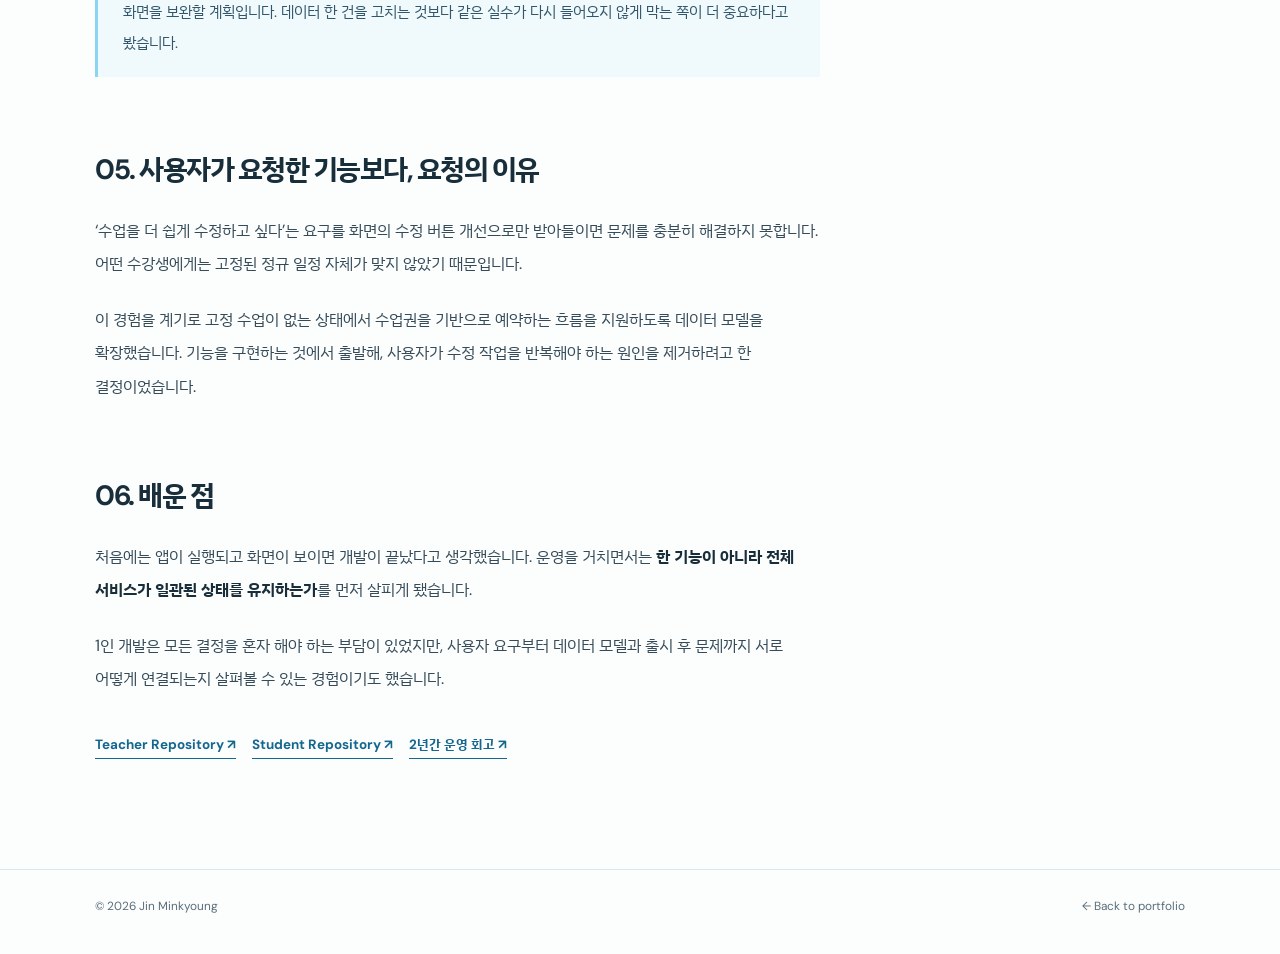
==== commit afdd5ee1: "Fix layout breaks on case-study titles, diagrams, and mobile rows - Break case-study titles at natur" ====
--- a/forestring.html
+++ b/forestring.html
@@ -1,13 +1,13 @@
 <!doctype html>
 <html lang="ko">
-<head><meta charset="utf-8"><meta name="viewport" content="width=device-width,initial-scale=1"><meta name="theme-color" content="#fcfdfd"><meta name="description" content="포레스트링: Flutter 앱을 1인 개발하고 2년간 운영하면서 데이터 정합성과 사용자 문제를 해결한 프로젝트 사례."><title>포레스트링 — 프로젝트 사례 | 진민경</title><link rel="icon" href="favicon.svg" type="image/svg+xml"><meta property="og:type" content="article"><meta property="og:title" content="포레스트링 — 만든 앱을 끝까지 운영한다는 것"><meta property="og:description" content="2년째 운영 중인 바이올린 학원 수업 관리 앱. 누적 수강생 96명, 수업 기록 3,690건."><meta property="og:image" content="https://b-dandelion.github.io/portfolio/assets/og.png"><meta name="twitter:card" content="summary_large_image"><link rel="stylesheet" href="styles.css?v=20261020"></head>
+<head><meta charset="utf-8"><meta name="viewport" content="width=device-width,initial-scale=1"><meta name="theme-color" content="#fcfdfd"><meta name="description" content="포레스트링: Flutter 앱을 1인 개발하고 2년간 운영하면서 데이터 정합성과 사용자 문제를 해결한 프로젝트 사례."><title>포레스트링 — 프로젝트 사례 | 진민경</title><link rel="icon" href="favicon.svg" type="image/svg+xml"><meta property="og:type" content="article"><meta property="og:title" content="포레스트링 — 만든 앱을 끝까지 운영한다는 것"><meta property="og:description" content="2년째 운영 중인 바이올린 학원 수업 관리 앱. 누적 수강생 96명, 수업 기록 3,690건."><meta property="og:image" content="https://b-dandelion.github.io/portfolio/assets/og.png"><meta name="twitter:card" content="summary_large_image"><link rel="stylesheet" href="styles.css?v=20261020.2"></head>
 <body>
 <header class="site-header"><div class="wrap inner"><a class="wordmark" href="./">minkyoung<b>.</b></a><nav class="main-nav"><a href="./#work" aria-current="page">Projects</a><a href="writing.html">Writing</a><a href="./#about">About</a><a class="nav-cta" href="https://github.com/B-Dandelion" target="_blank" rel="noopener noreferrer">GitHub ↗</a></nav></div></header>
 <main>
   <header class="page-hero wrap">
     <a class="backlink" href="./#work">← Selected work</a>
     <span class="overline" style="display:block;margin-top:37px">CASE STUDY / 01 — MOBILE · PRODUCTION</span>
-    <h1>포레스트링:<br>만든 앱을 끝까지 운영한다는 것</h1>
+    <h1>포레스트링:<br>만든 앱을 끝까지<br>운영한다는 것</h1>
     <p>바이올린 학원의 수업 예약과 운영을 위한 Teacher·Student 모바일 앱. 첫 출시 이후 지속적인 유지 보수를 통해, 기능 구현 중심의 초기 구조를 실제 운영 규칙과 데이터 정합성을 고려한 구조로 발전시켰습니다.</p>
     <div class="case-meta">
       <span><strong>기여</strong>기획·설계·앱·백엔드·배포·운영 / 1인 개발</span>
@@ -35,7 +35,7 @@
         <h2>02. 혼자 담당한 범위</h2>
         <p>요구사항 정리, 데이터 구조, Flutter 화면, 로그인·권한, 수업 생성 및 변경 로직, 앱스토어 배포, 장애 대응까지 한 사람이 관리했습니다. 각 역할의 화면은 다르지만 동일한 데이터를 사용하도록 구성했습니다.</p>
         <div class="architecture">
-          <div class="arch-row"><span class="node">Teacher / Manager / Master</span><span class="arrow">↘</span><span class="node ice">Supabase / PostgreSQL</span><span class="arrow">↗</span><span class="node">Student</span></div>
+          <div class="arch-row"><span class="node">Teacher / Manager / Master</span><span class="arrow to-hub">↘</span><span class="node ice">Supabase / PostgreSQL</span><span class="arrow from-hub">↗</span><span class="node">Student</span></div>
           <p>Flutter 클라이언트는 화면과 입력을 담당하고, 데이터 접근 범위는 RLS로, 수업권 사용 등 중요한 변경 규칙은 RPC·서버 로직으로 검증합니다.</p>
         </div>
         <div class="step-list">
--- a/styles.css
+++ b/styles.css
@@ -7,3 +7,4 @@
 .tech-facts{display:flex;flex-wrap:wrap;gap:10px;margin:26px 0 22px}.tech-facts span{border:1px solid #cfe3ec;background:#f6fbfd;padding:9px 14px;font-size:.8rem;color:var(--muted);line-height:1.2}.tech-facts b{color:var(--blue);font-size:1.05rem;margin-right:6px;font-weight:700}
 @media(max-width:830px){.metric-grid{grid-template-columns:1fr 1fr}.metric-grid div:nth-child(3){padding-left:0;border-left:0}.metric-grid div:nth-child(n+3){border-top:1px solid var(--line)}.screen-gallery{grid-template-columns:1fr 1fr}.visual-forestring{min-height:400px}}
 @media(max-width:550px){.main-nav .nav-cta{display:inline-block;padding:7px 11px;font-size:.72rem}.main-nav{gap:11px}.stat-row{gap:20px}.stat-row dd{font-size:1.15rem}.metric-grid dd{font-size:1.75rem}.metric-grid div{padding-right:12px}.metric-grid div+div{padding-left:12px}.flow-card{width:90%}.flow-card li{grid-template-columns:22px 1fr auto;padding:12px;font-size:.76rem}.visual-inc{min-height:330px}.phone-pair{gap:12px;padding-top:44px}.visual-forestring{min-height:360px}}
+.project-row .row-action{white-space:nowrap}.about-section .mini-label{display:block}@media(max-width:830px){.project-row{grid-template-columns:100px 1fr auto}}@media(max-width:550px){.project-row{grid-template-columns:1fr}.project-row .row-action{grid-column:1;grid-row:auto;text-align:left}.architecture .arch-row{flex-direction:column;align-items:stretch;gap:6px}.arch-row .node{text-align:center}.arch-row .arrow{align-self:center;transform:rotate(90deg)}.arch-row .arrow.to-hub{transform:rotate(45deg)}.arch-row .arrow.from-hub{transform:rotate(-45deg)}}
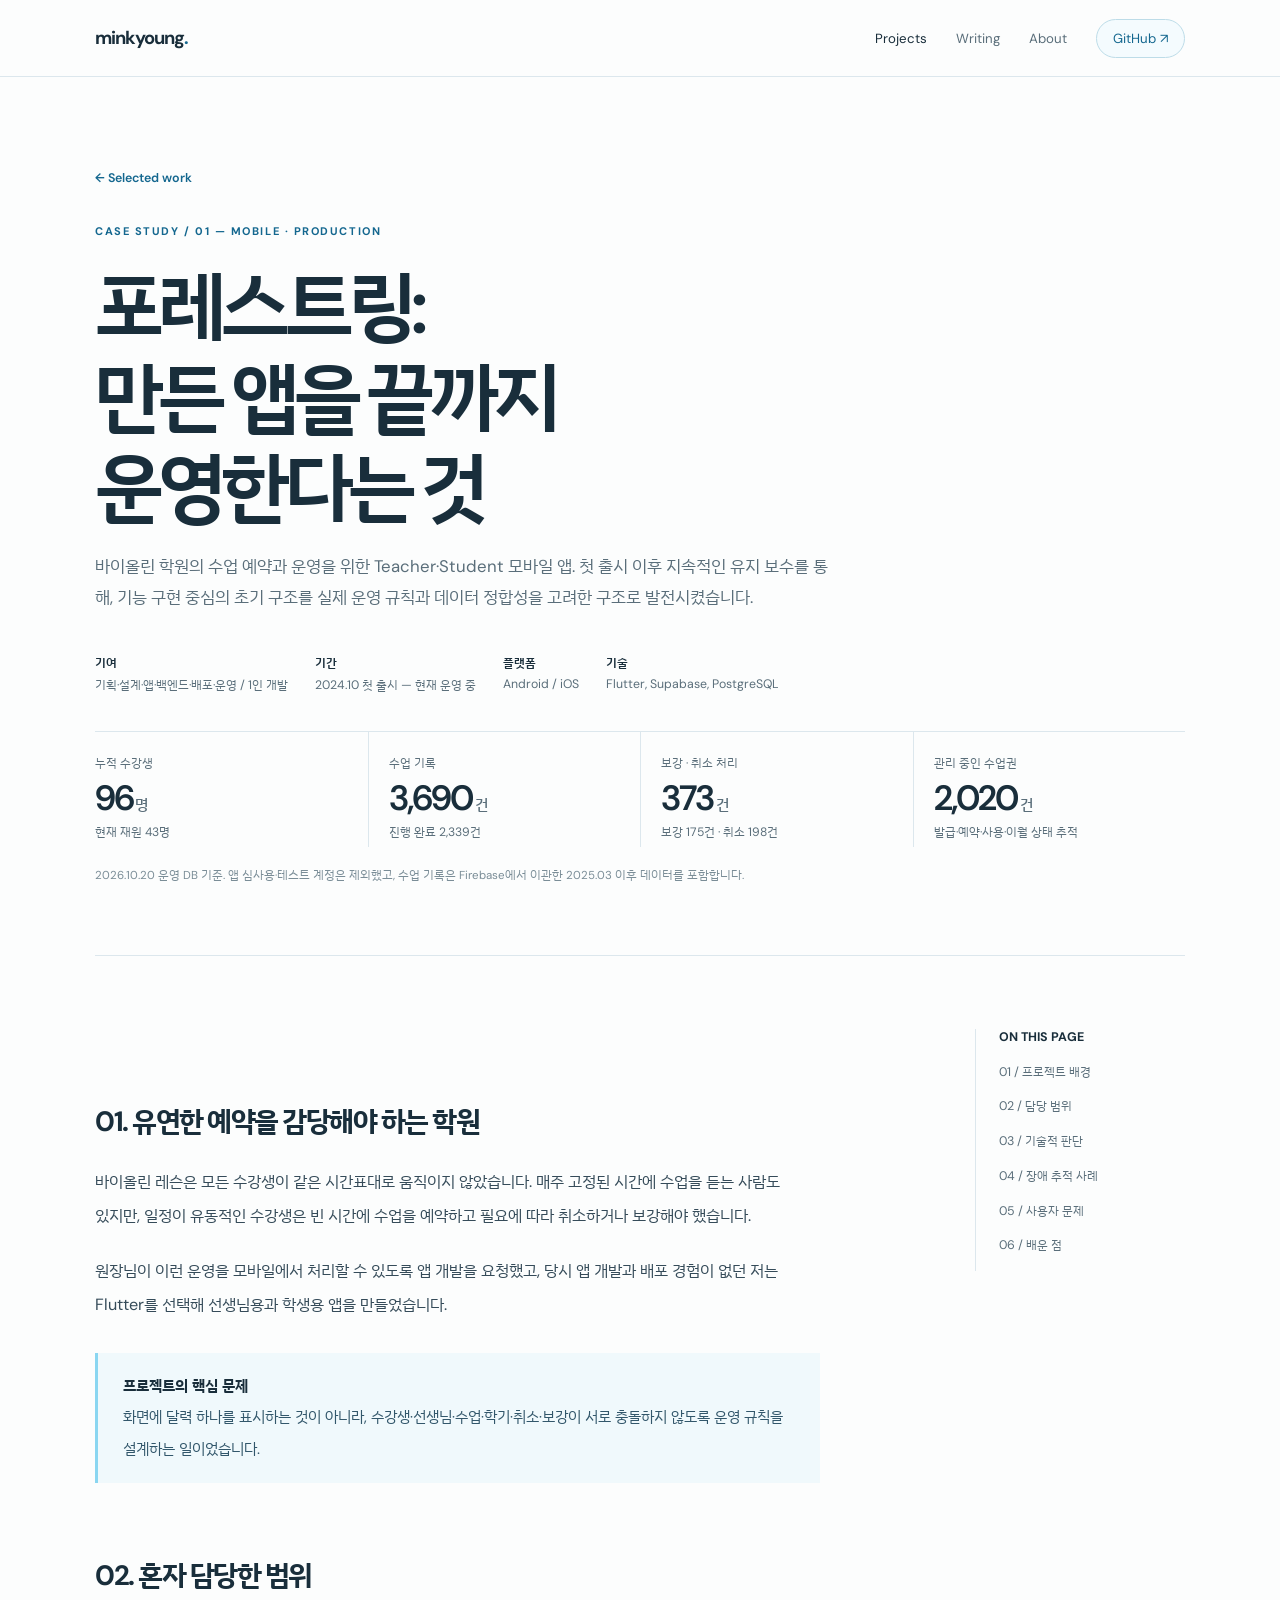
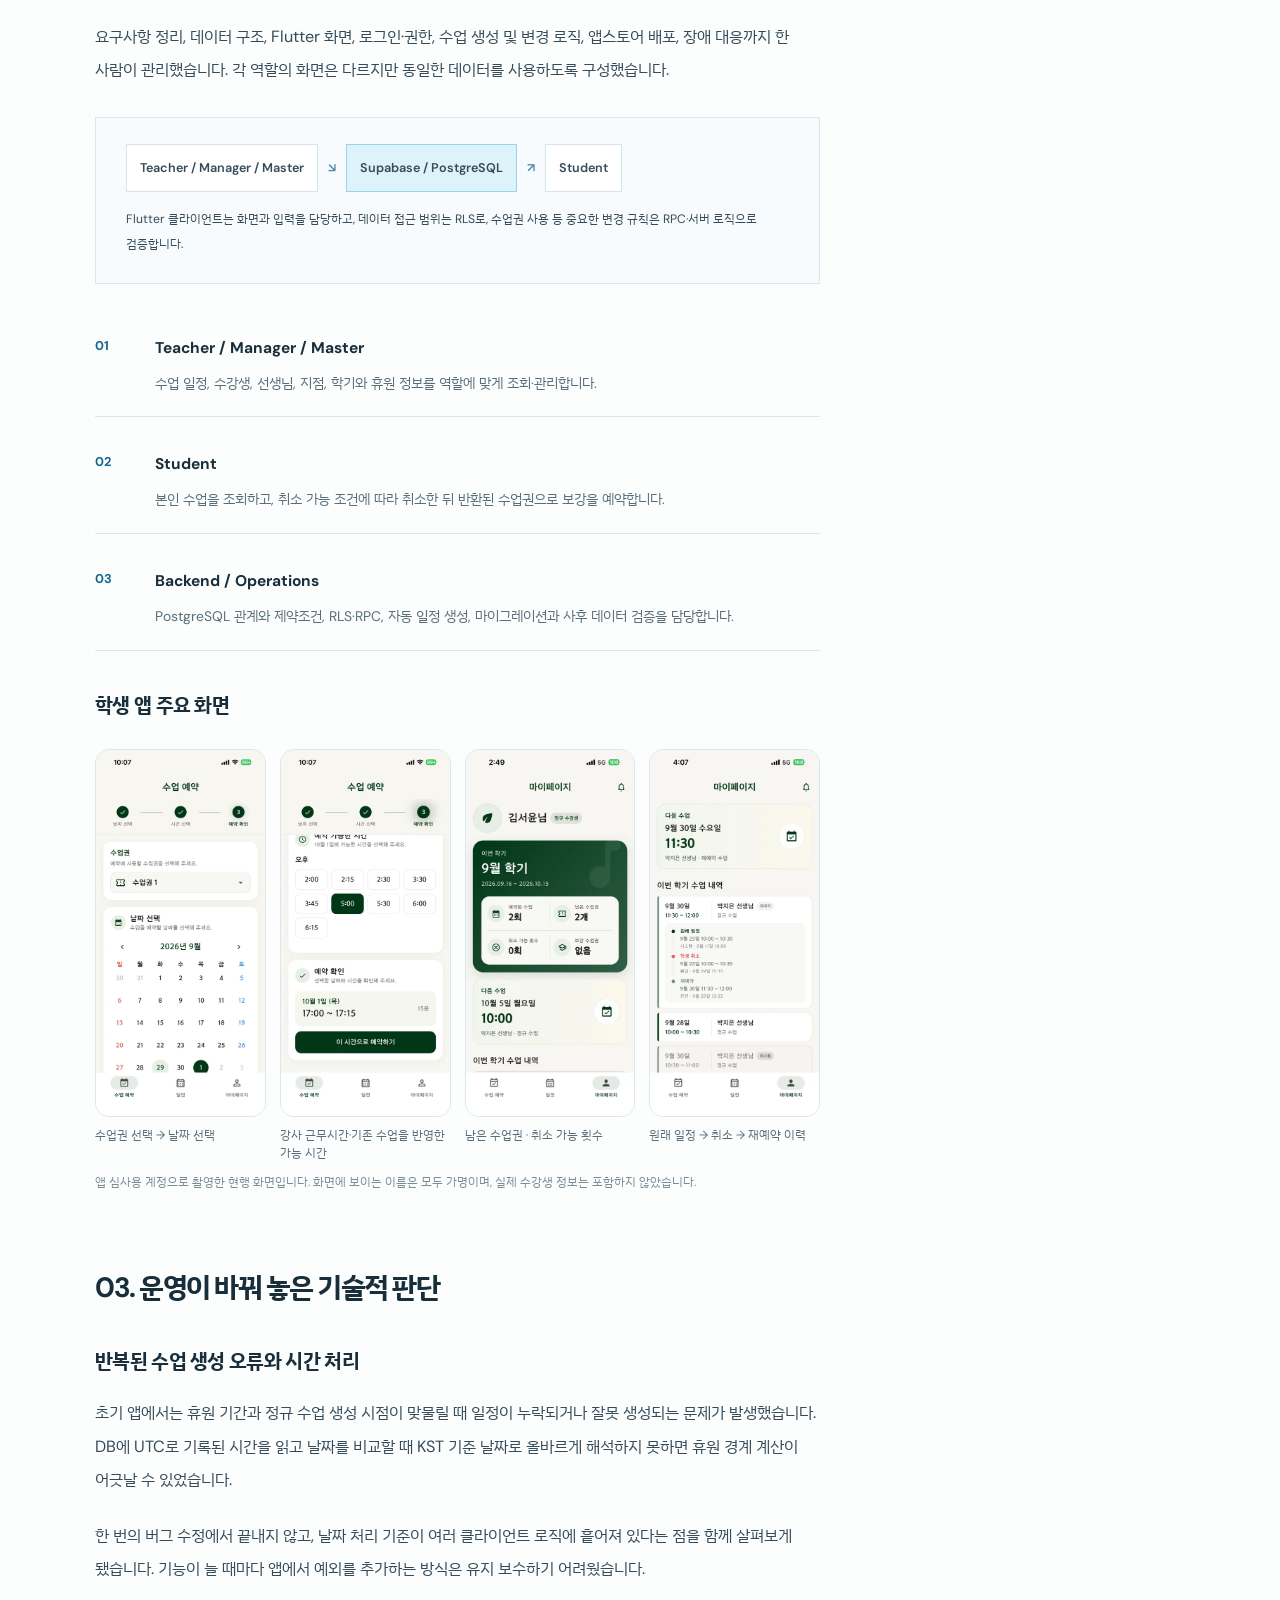
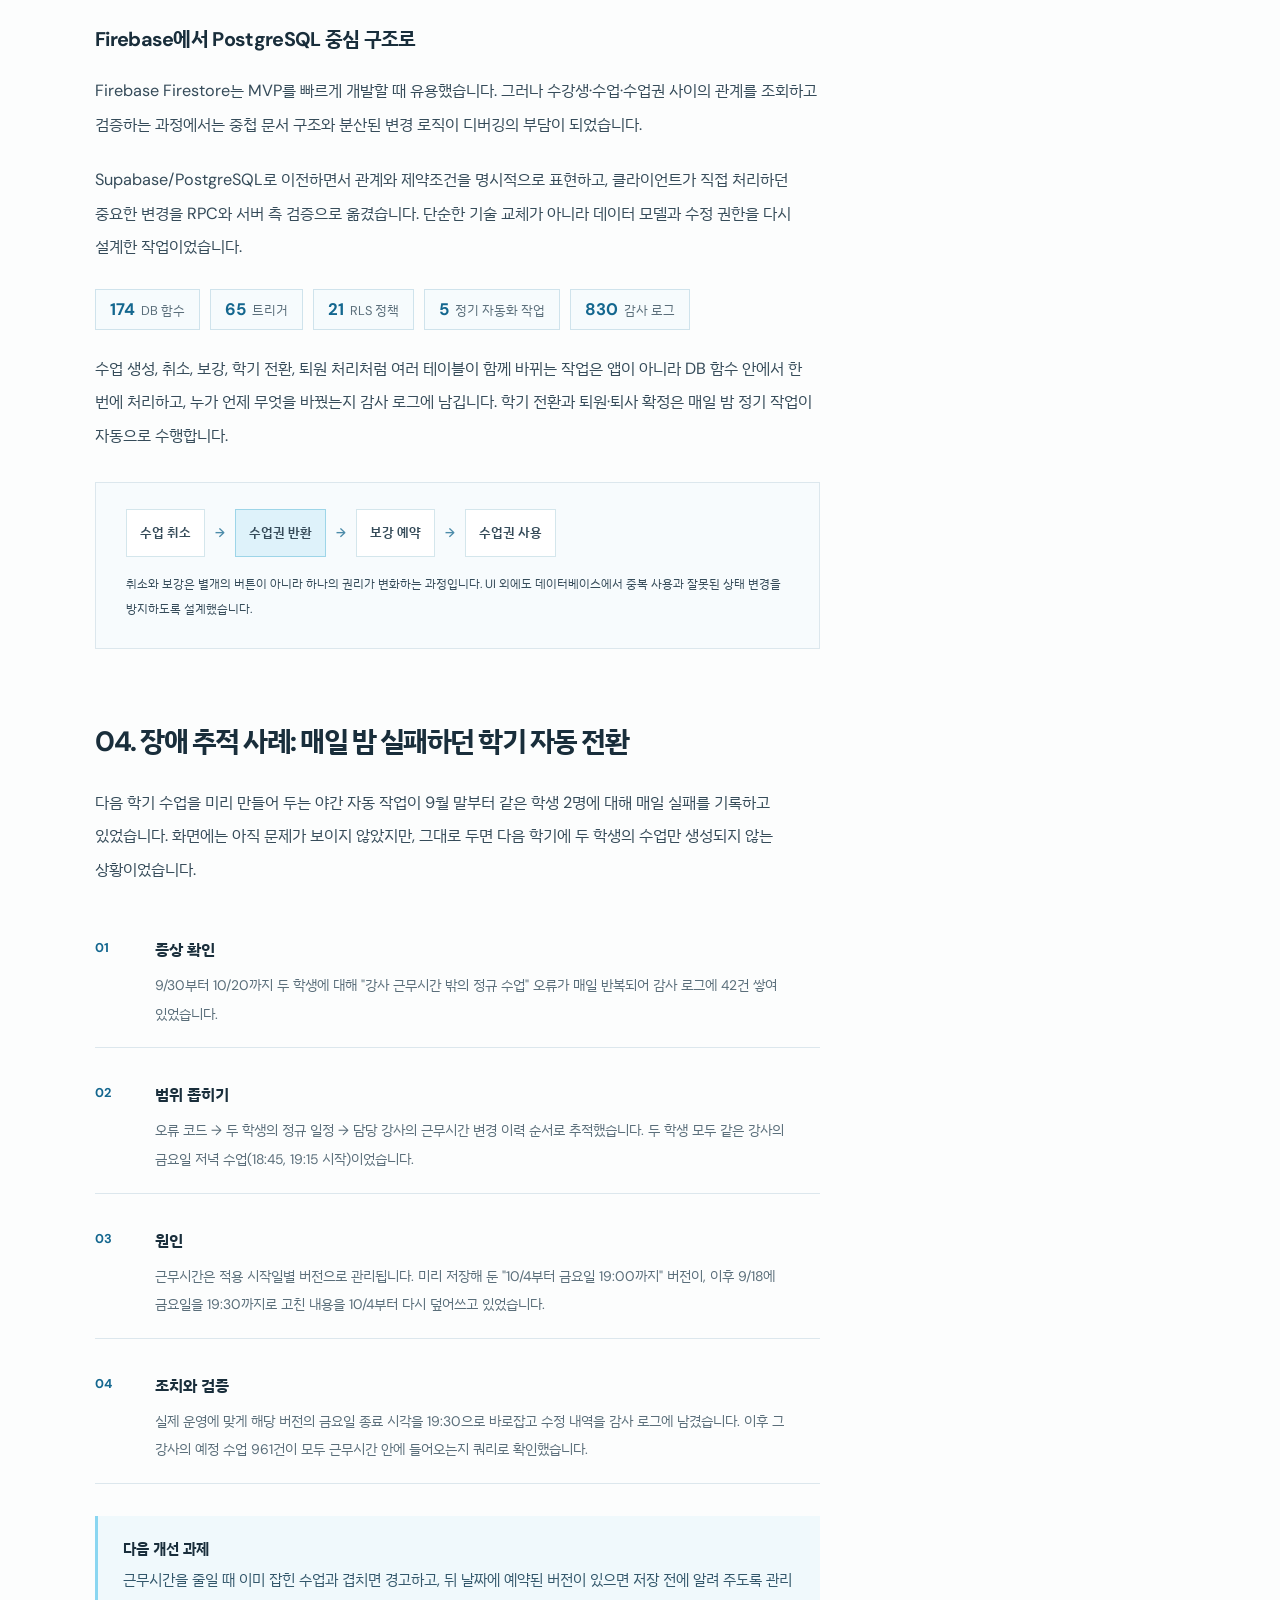
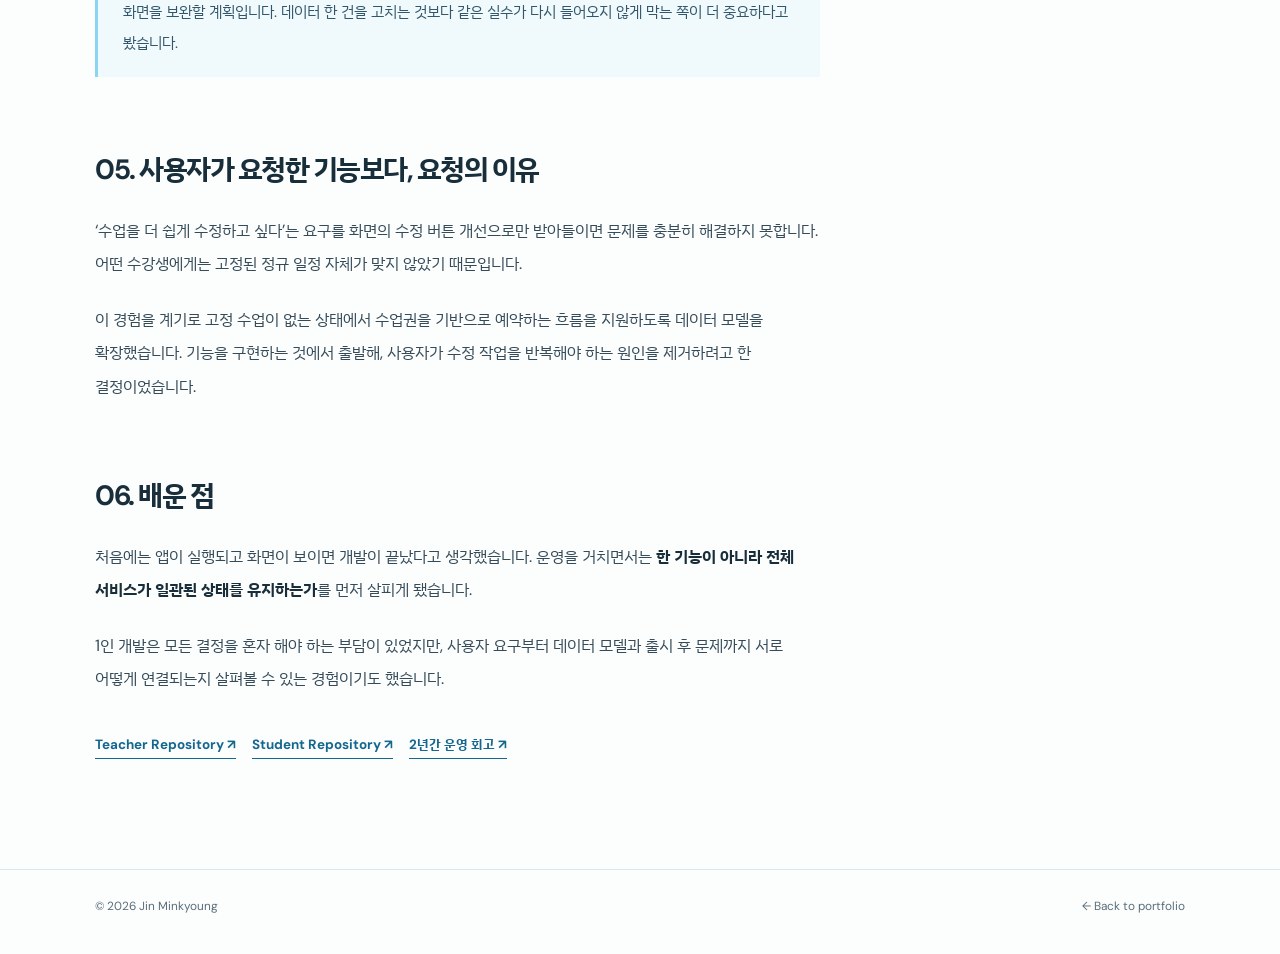
==== commit 8e107094: "Note that names in app screenshots are pseudonyms Screenshots come from the app-review account. Stat" ====
--- a/forestring.html
+++ b/forestring.html
@@ -1,6 +1,6 @@
 <!doctype html>
 <html lang="ko">
-<head><meta charset="utf-8"><meta name="viewport" content="width=device-width,initial-scale=1"><meta name="theme-color" content="#fcfdfd"><meta name="description" content="포레스트링: Flutter 앱을 1인 개발하고 2년간 운영하면서 데이터 정합성과 사용자 문제를 해결한 프로젝트 사례."><title>포레스트링 — 프로젝트 사례 | 진민경</title><link rel="icon" href="favicon.svg" type="image/svg+xml"><meta property="og:type" content="article"><meta property="og:title" content="포레스트링 — 만든 앱을 끝까지 운영한다는 것"><meta property="og:description" content="2년째 운영 중인 바이올린 학원 수업 관리 앱. 누적 수강생 96명, 수업 기록 3,690건."><meta property="og:image" content="https://b-dandelion.github.io/portfolio/assets/og.png"><meta name="twitter:card" content="summary_large_image"><link rel="stylesheet" href="styles.css?v=20261020.2"></head>
+<head><meta charset="utf-8"><meta name="viewport" content="width=device-width,initial-scale=1"><meta name="theme-color" content="#fcfdfd"><meta name="description" content="포레스트링: Flutter 앱을 1인 개발하고 2년간 운영하면서 데이터 정합성과 사용자 문제를 해결한 프로젝트 사례."><title>포레스트링 — 프로젝트 사례 | 진민경</title><link rel="icon" href="favicon.svg" type="image/svg+xml"><meta property="og:type" content="article"><meta property="og:title" content="포레스트링 — 만든 앱을 끝까지 운영한다는 것"><meta property="og:description" content="2년째 운영 중인 바이올린 학원 수업 관리 앱. 누적 수강생 96명, 수업 기록 3,690건."><meta property="og:image" content="https://b-dandelion.github.io/portfolio/assets/og.png"><meta name="twitter:card" content="summary_large_image"><link rel="stylesheet" href="styles.css?v=20261020.3"></head>
 <body>
 <header class="site-header"><div class="wrap inner"><a class="wordmark" href="./">minkyoung<b>.</b></a><nav class="main-nav"><a href="./#work" aria-current="page">Projects</a><a href="writing.html">Writing</a><a href="./#about">About</a><a class="nav-cta" href="https://github.com/B-Dandelion" target="_blank" rel="noopener noreferrer">GitHub ↗</a></nav></div></header>
 <main>
@@ -50,7 +50,7 @@
           <figure><img src="assets/forestring/mypage.webp" width="480" height="1039" alt="이번 학기 예약된 수업, 남은 수업권, 취소 가능 횟수, 보강 수업권을 보여주는 마이페이지" loading="lazy"><figcaption>남은 수업권 · 취소 가능 횟수</figcaption></figure>
           <figure><img src="assets/forestring/lesson-history.webp" width="480" height="1039" alt="원래 일정, 학생 취소, 재예약 이력이 시간순으로 표시된 수업 내역" loading="lazy"><figcaption>원래 일정 → 취소 → 재예약 이력</figcaption></figure>
         </div>
-        <p class="gallery-note">앱 심사용 계정으로 촬영한 현행 화면이며 실제 수강생 정보는 포함하지 않았습니다.</p>
+        <p class="gallery-note">앱 심사용 계정으로 촬영한 현행 화면입니다. 화면에 보이는 이름은 모두 가명이며, 실제 수강생 정보는 포함하지 않았습니다.</p>
       </section>
       <section id="decisions">
         <h2>03. 운영이 바꿔 놓은 기술적 판단</h2>
--- a/styles.css
+++ b/styles.css
@@ -8,3 +8,4 @@
 @media(max-width:830px){.metric-grid{grid-template-columns:1fr 1fr}.metric-grid div:nth-child(3){padding-left:0;border-left:0}.metric-grid div:nth-child(n+3){border-top:1px solid var(--line)}.screen-gallery{grid-template-columns:1fr 1fr}.visual-forestring{min-height:400px}}
 @media(max-width:550px){.main-nav .nav-cta{display:inline-block;padding:7px 11px;font-size:.72rem}.main-nav{gap:11px}.stat-row{gap:20px}.stat-row dd{font-size:1.15rem}.metric-grid dd{font-size:1.75rem}.metric-grid div{padding-right:12px}.metric-grid div+div{padding-left:12px}.flow-card{width:90%}.flow-card li{grid-template-columns:22px 1fr auto;padding:12px;font-size:.76rem}.visual-inc{min-height:330px}.phone-pair{gap:12px;padding-top:44px}.visual-forestring{min-height:360px}}
 .project-row .row-action{white-space:nowrap}.about-section .mini-label{display:block}@media(max-width:830px){.project-row{grid-template-columns:100px 1fr auto}}@media(max-width:550px){.project-row{grid-template-columns:1fr}.project-row .row-action{grid-column:1;grid-row:auto;text-align:left}.architecture .arch-row{flex-direction:column;align-items:stretch;gap:6px}.arch-row .node{text-align:center}.arch-row .arrow{align-self:center;transform:rotate(90deg)}.arch-row .arrow.to-hub{transform:rotate(45deg)}.arch-row .arrow.from-hub{transform:rotate(-45deg)}}
+.visual-note{position:absolute;top:23px;right:25px;font-size:.62rem;color:#6f8f9d;letter-spacing:.02em}@media(max-width:550px){.visual-note{font-size:.56rem;top:13px;right:15px}}
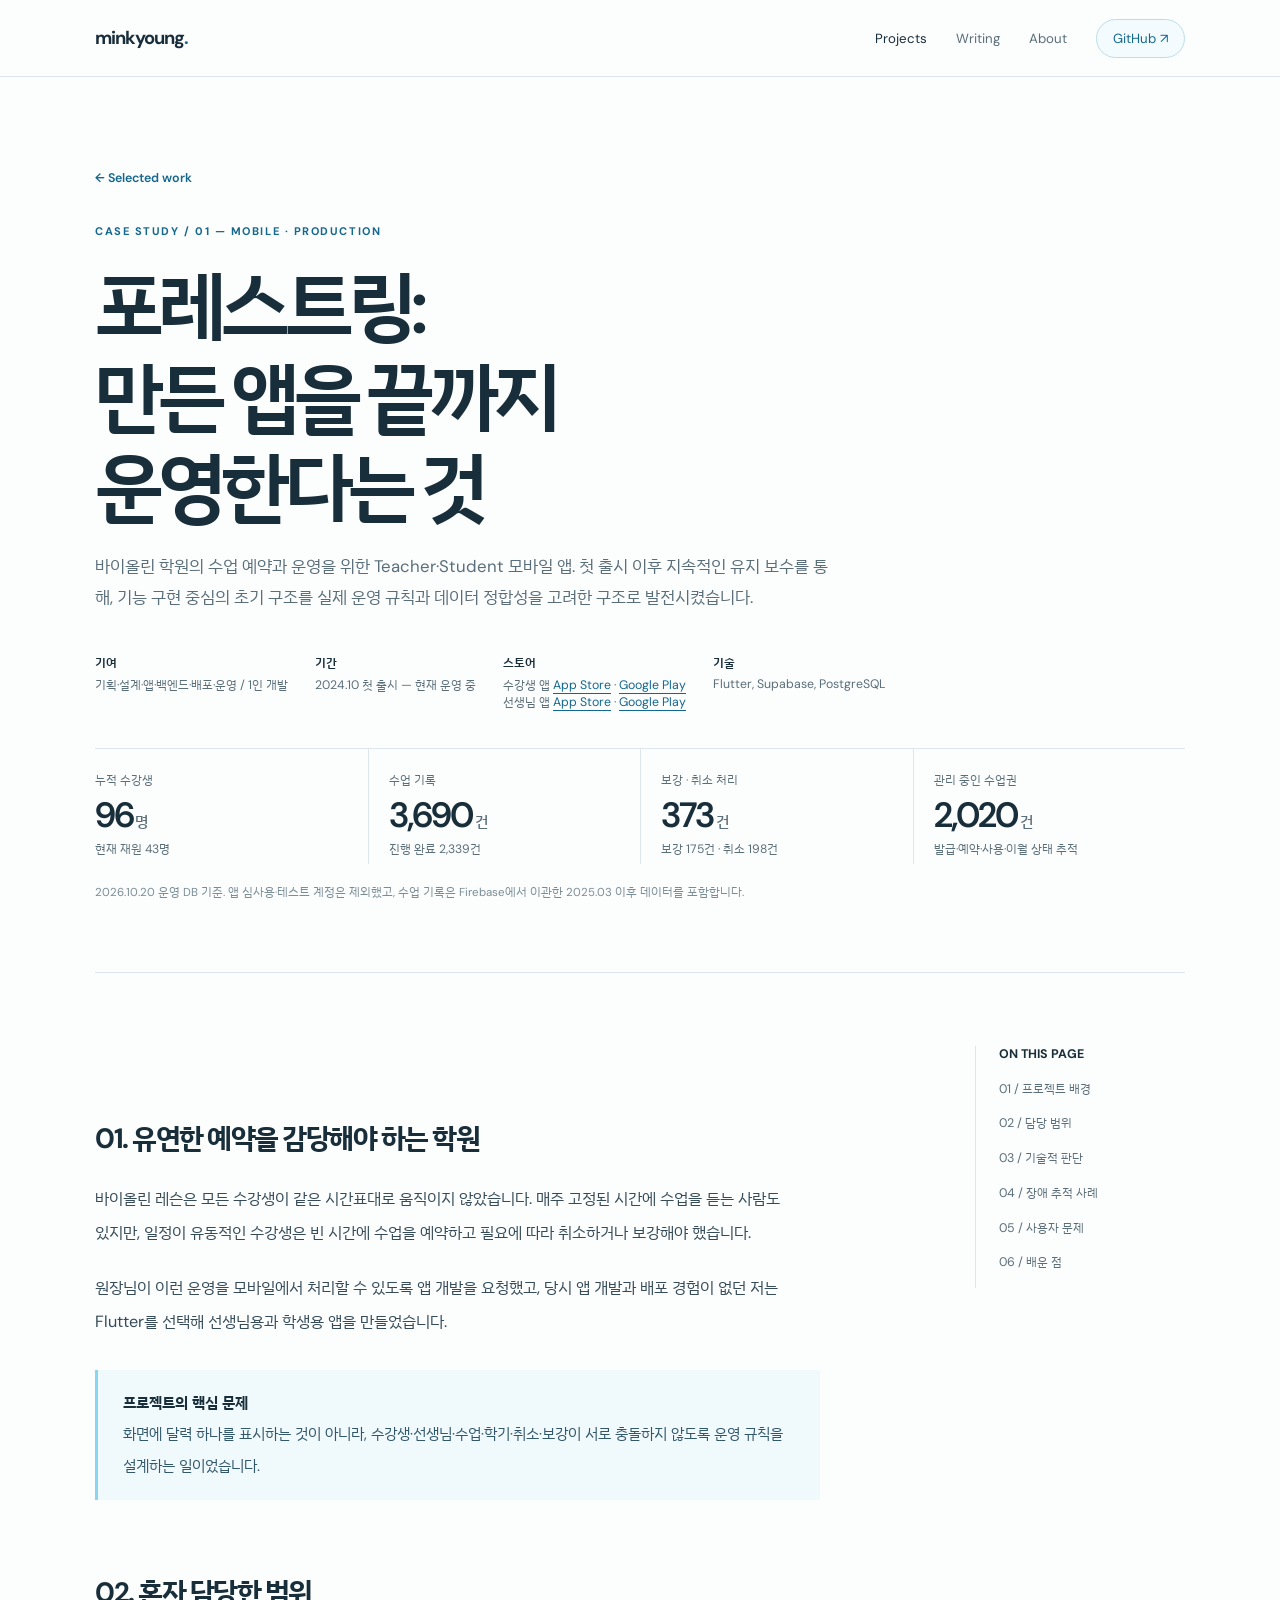
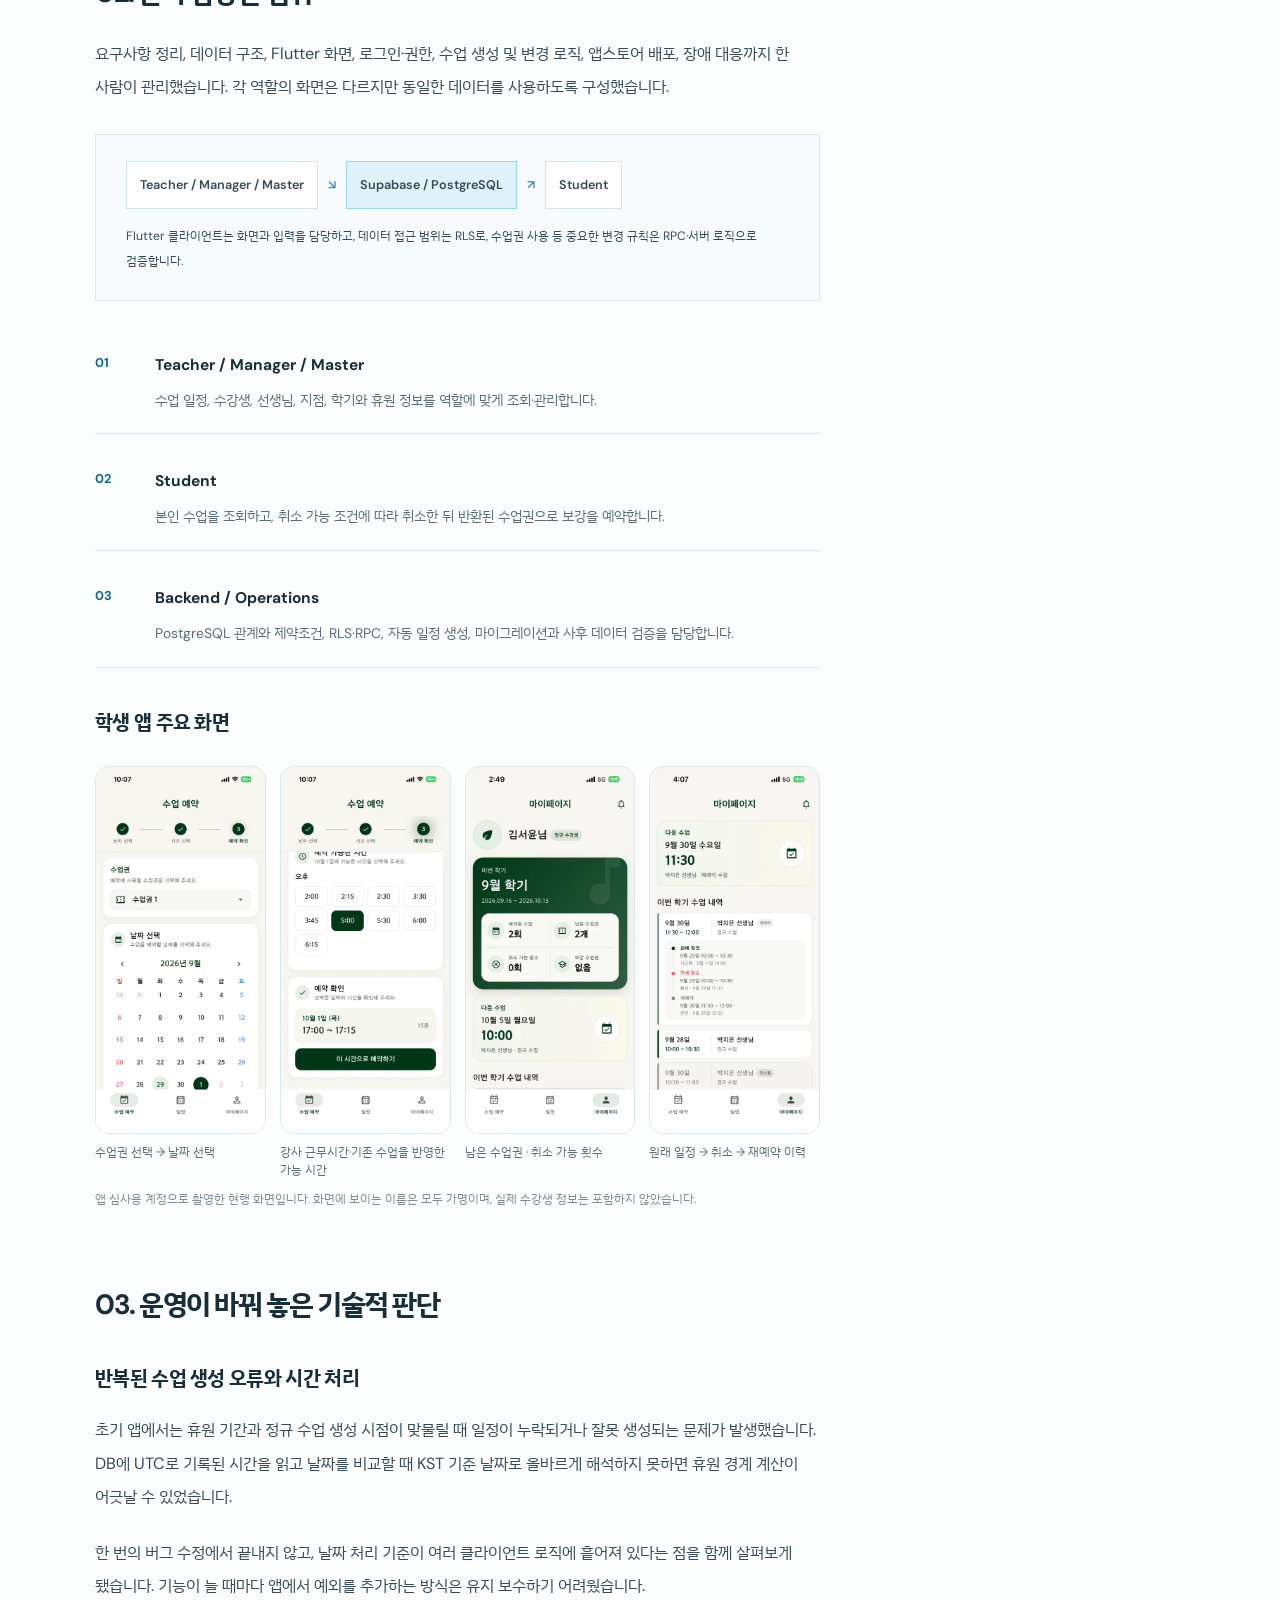
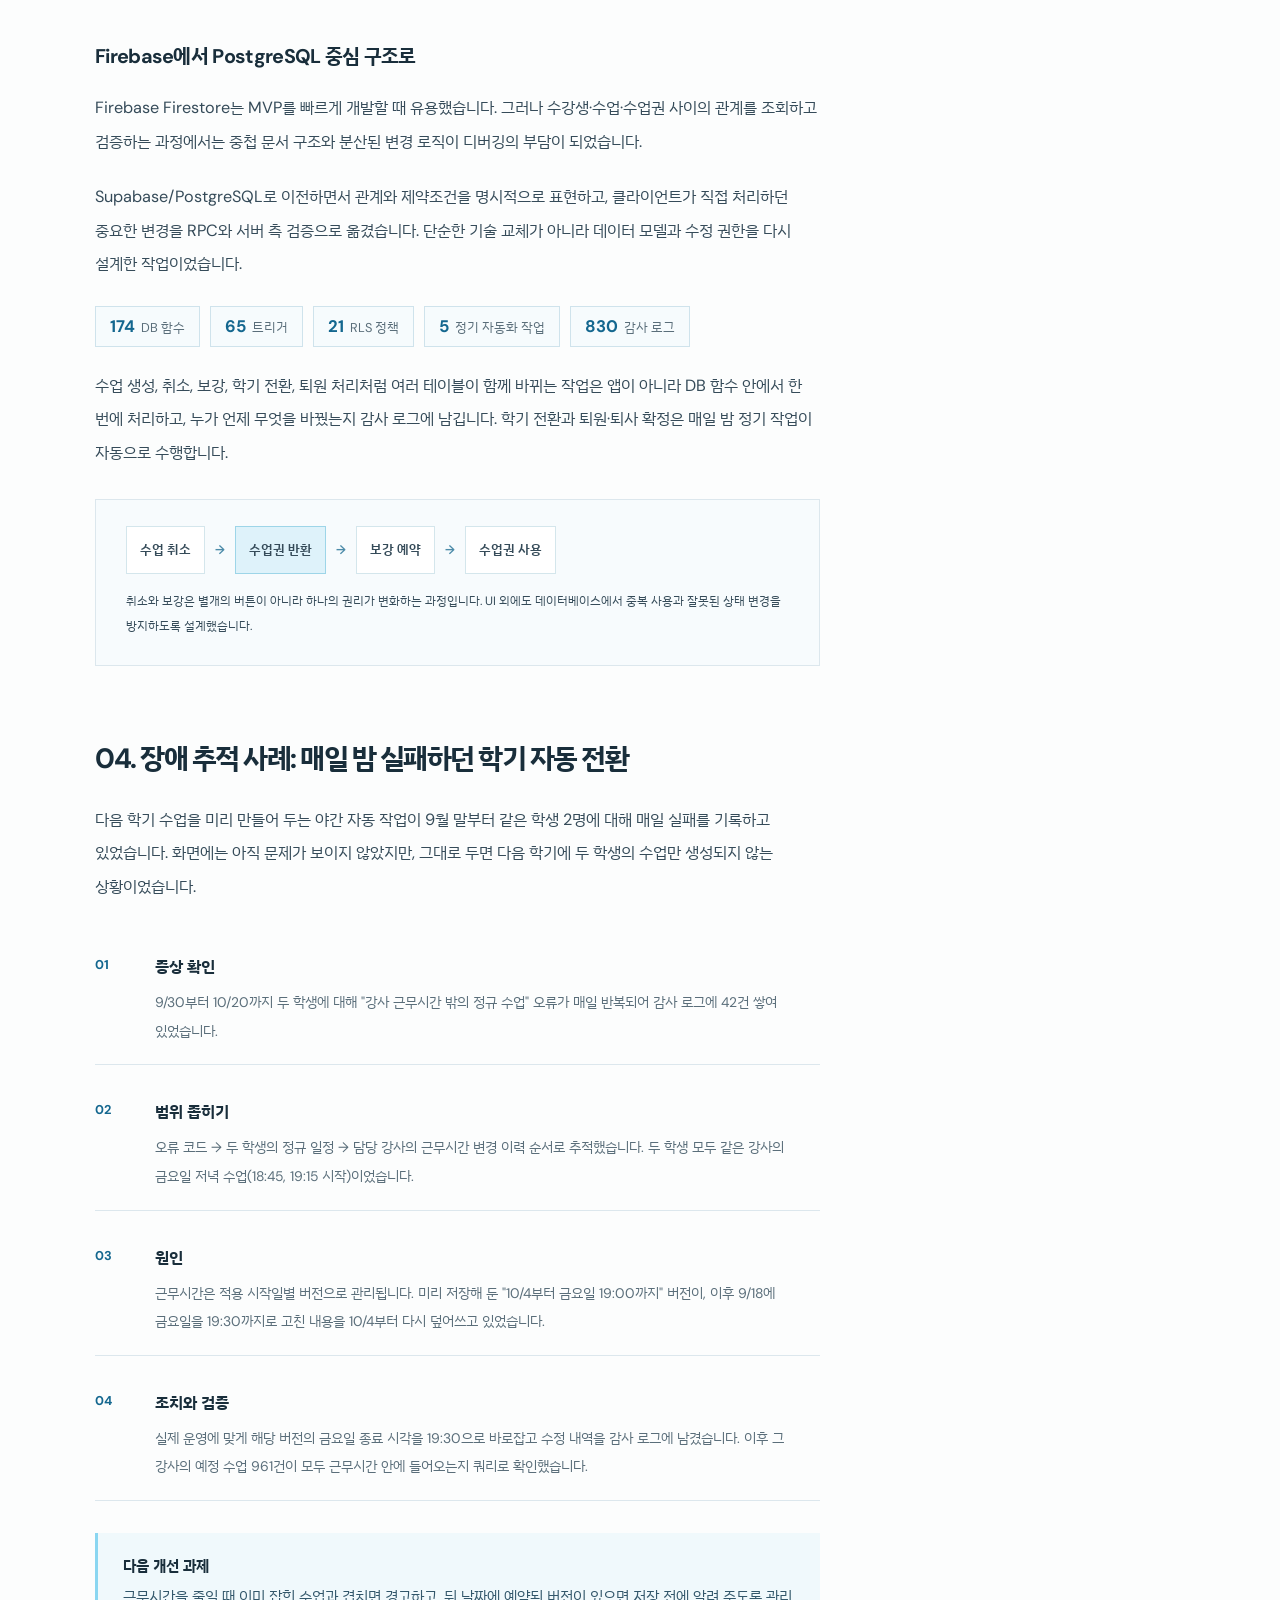
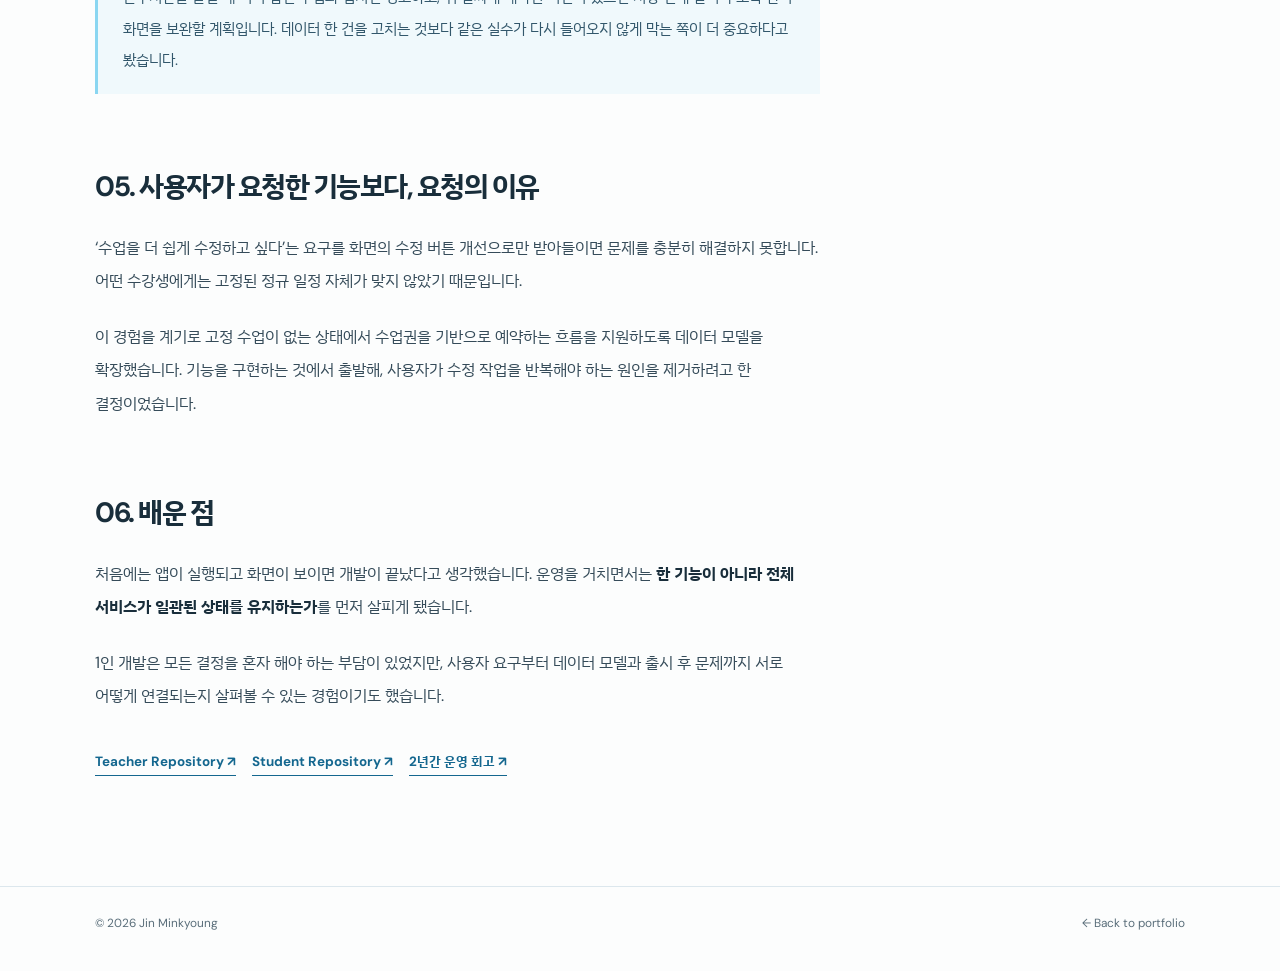
==== commit c0c62b9b: "Lead with shipped Flutter app and link store listings - Rewrite the hero lead around the Flutter app" ====
--- a/forestring.html
+++ b/forestring.html
@@ -1,6 +1,6 @@
 <!doctype html>
 <html lang="ko">
-<head><meta charset="utf-8"><meta name="viewport" content="width=device-width,initial-scale=1"><meta name="theme-color" content="#fcfdfd"><meta name="description" content="포레스트링: Flutter 앱을 1인 개발하고 2년간 운영하면서 데이터 정합성과 사용자 문제를 해결한 프로젝트 사례."><title>포레스트링 — 프로젝트 사례 | 진민경</title><link rel="icon" href="favicon.svg" type="image/svg+xml"><meta property="og:type" content="article"><meta property="og:title" content="포레스트링 — 만든 앱을 끝까지 운영한다는 것"><meta property="og:description" content="2년째 운영 중인 바이올린 학원 수업 관리 앱. 누적 수강생 96명, 수업 기록 3,690건."><meta property="og:image" content="https://b-dandelion.github.io/portfolio/assets/og.png"><meta name="twitter:card" content="summary_large_image"><link rel="stylesheet" href="styles.css?v=20261020.3"></head>
+<head><meta charset="utf-8"><meta name="viewport" content="width=device-width,initial-scale=1"><meta name="theme-color" content="#fcfdfd"><meta name="description" content="포레스트링: Flutter 앱을 1인 개발하고 2년간 운영하면서 데이터 정합성과 사용자 문제를 해결한 프로젝트 사례."><title>포레스트링 — 프로젝트 사례 | 진민경</title><link rel="icon" href="favicon.svg" type="image/svg+xml"><meta property="og:type" content="article"><meta property="og:title" content="포레스트링 — 만든 앱을 끝까지 운영한다는 것"><meta property="og:description" content="2년째 운영 중인 바이올린 학원 수업 관리 앱. 누적 수강생 96명, 수업 기록 3,690건."><meta property="og:image" content="https://b-dandelion.github.io/portfolio/assets/og.png"><meta name="twitter:card" content="summary_large_image"><link rel="stylesheet" href="styles.css?v=20261020.4"></head>
 <body>
 <header class="site-header"><div class="wrap inner"><a class="wordmark" href="./">minkyoung<b>.</b></a><nav class="main-nav"><a href="./#work" aria-current="page">Projects</a><a href="writing.html">Writing</a><a href="./#about">About</a><a class="nav-cta" href="https://github.com/B-Dandelion" target="_blank" rel="noopener noreferrer">GitHub ↗</a></nav></div></header>
 <main>
@@ -12,7 +12,7 @@
     <div class="case-meta">
       <span><strong>기여</strong>기획·설계·앱·백엔드·배포·운영 / 1인 개발</span>
       <span><strong>기간</strong>2024.10 첫 출시 — 현재 운영 중</span>
-      <span><strong>플랫폼</strong>Android / iOS</span>
+      <span><strong>스토어</strong>수강생 앱 <a href="https://apps.apple.com/kr/app/id6736948353" target="_blank" rel="noopener noreferrer">App Store</a> · <a href="https://play.google.com/store/apps/details?id=forestring.student.app" target="_blank" rel="noopener noreferrer">Google Play</a><br>선생님 앱 <a href="https://apps.apple.com/kr/app/id6736949492" target="_blank" rel="noopener noreferrer">App Store</a> · <a href="https://play.google.com/store/apps/details?id=forestring.teacher.app" target="_blank" rel="noopener noreferrer">Google Play</a></span>
       <span><strong>기술</strong>Flutter, Supabase, PostgreSQL</span>
     </div>
     <dl class="metric-grid" aria-label="운영 지표">
--- a/styles.css
+++ b/styles.css
@@ -9,3 +9,4 @@
 @media(max-width:550px){.main-nav .nav-cta{display:inline-block;padding:7px 11px;font-size:.72rem}.main-nav{gap:11px}.stat-row{gap:20px}.stat-row dd{font-size:1.15rem}.metric-grid dd{font-size:1.75rem}.metric-grid div{padding-right:12px}.metric-grid div+div{padding-left:12px}.flow-card{width:90%}.flow-card li{grid-template-columns:22px 1fr auto;padding:12px;font-size:.76rem}.visual-inc{min-height:330px}.phone-pair{gap:12px;padding-top:44px}.visual-forestring{min-height:360px}}
 .project-row .row-action{white-space:nowrap}.about-section .mini-label{display:block}@media(max-width:830px){.project-row{grid-template-columns:100px 1fr auto}}@media(max-width:550px){.project-row{grid-template-columns:1fr}.project-row .row-action{grid-column:1;grid-row:auto;text-align:left}.architecture .arch-row{flex-direction:column;align-items:stretch;gap:6px}.arch-row .node{text-align:center}.arch-row .arrow{align-self:center;transform:rotate(90deg)}.arch-row .arrow.to-hub{transform:rotate(45deg)}.arch-row .arrow.from-hub{transform:rotate(-45deg)}}
 .visual-note{position:absolute;top:23px;right:25px;font-size:.62rem;color:#6f8f9d;letter-spacing:.02em}@media(max-width:550px){.visual-note{font-size:.56rem;top:13px;right:15px}}
+.intro-proof{display:flex;flex-wrap:wrap;gap:8px;list-style:none;padding:0;margin:24px 0 0}.intro-proof li{border:1px solid #cfe3ec;background:#f6fbfd;padding:8px 13px;font-size:.8rem;color:var(--muted);line-height:1.2}.intro-proof b{color:var(--blue);font-weight:700;margin-right:2px}.store-links{display:flex;flex-wrap:wrap;align-items:center;gap:8px 16px;margin:20px 0 0;font-size:.78rem;color:var(--muted)}.store-links a{color:var(--blue);font-weight:600;border-bottom:1px solid var(--blue);padding-bottom:2px}.case-meta a{color:var(--blue);border-bottom:1px solid var(--blue)}
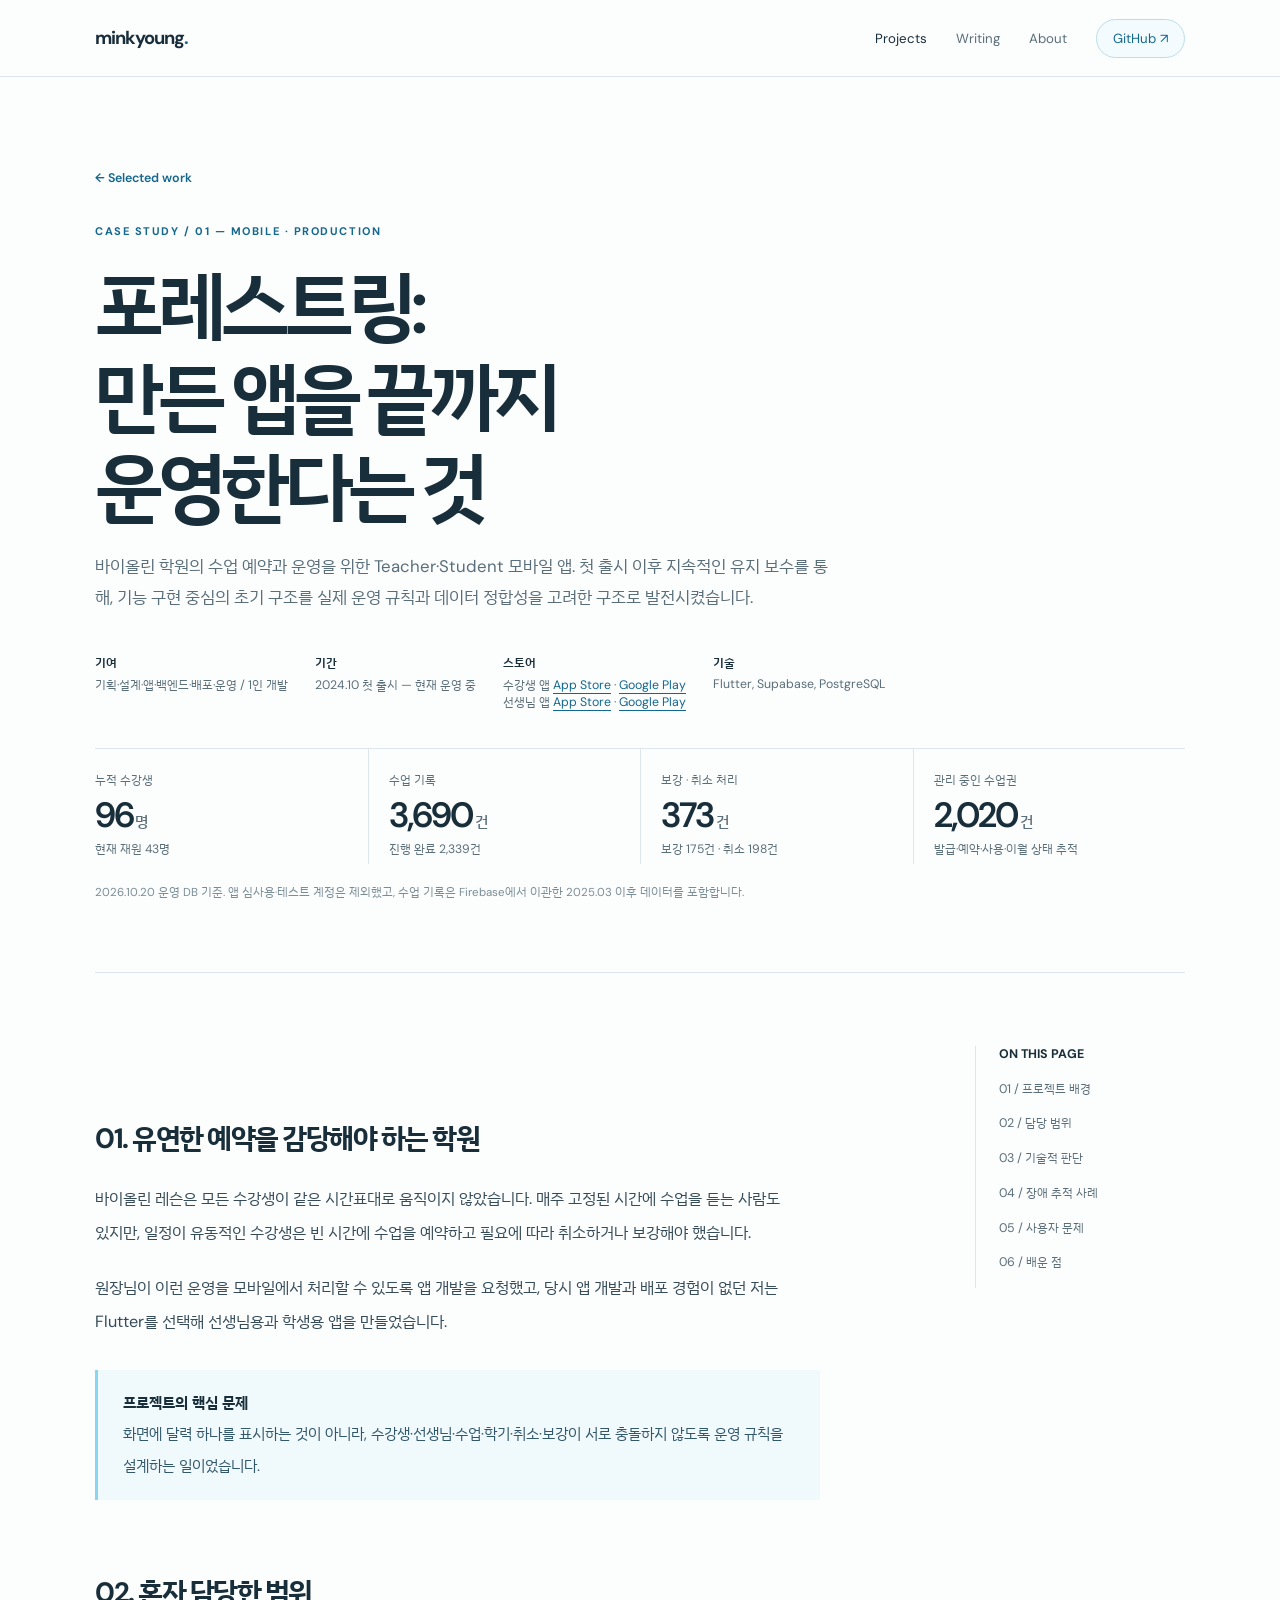
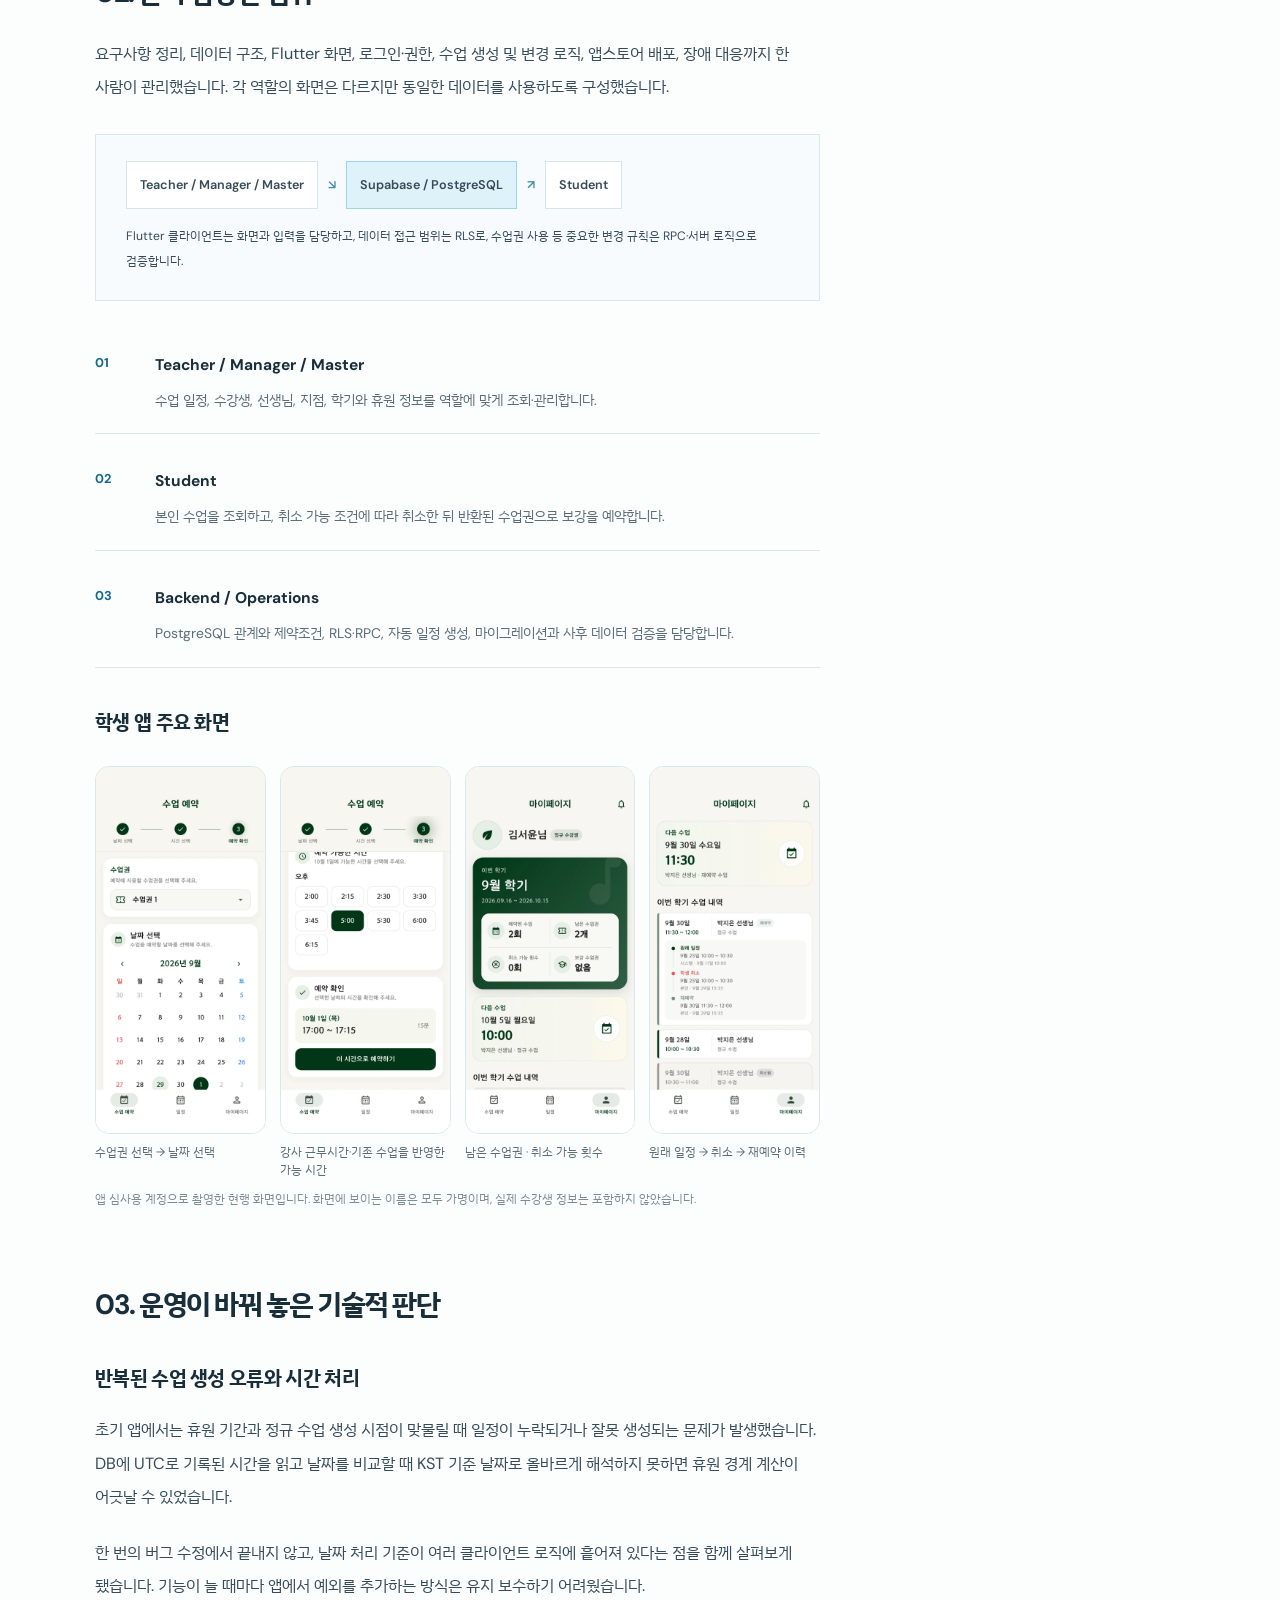
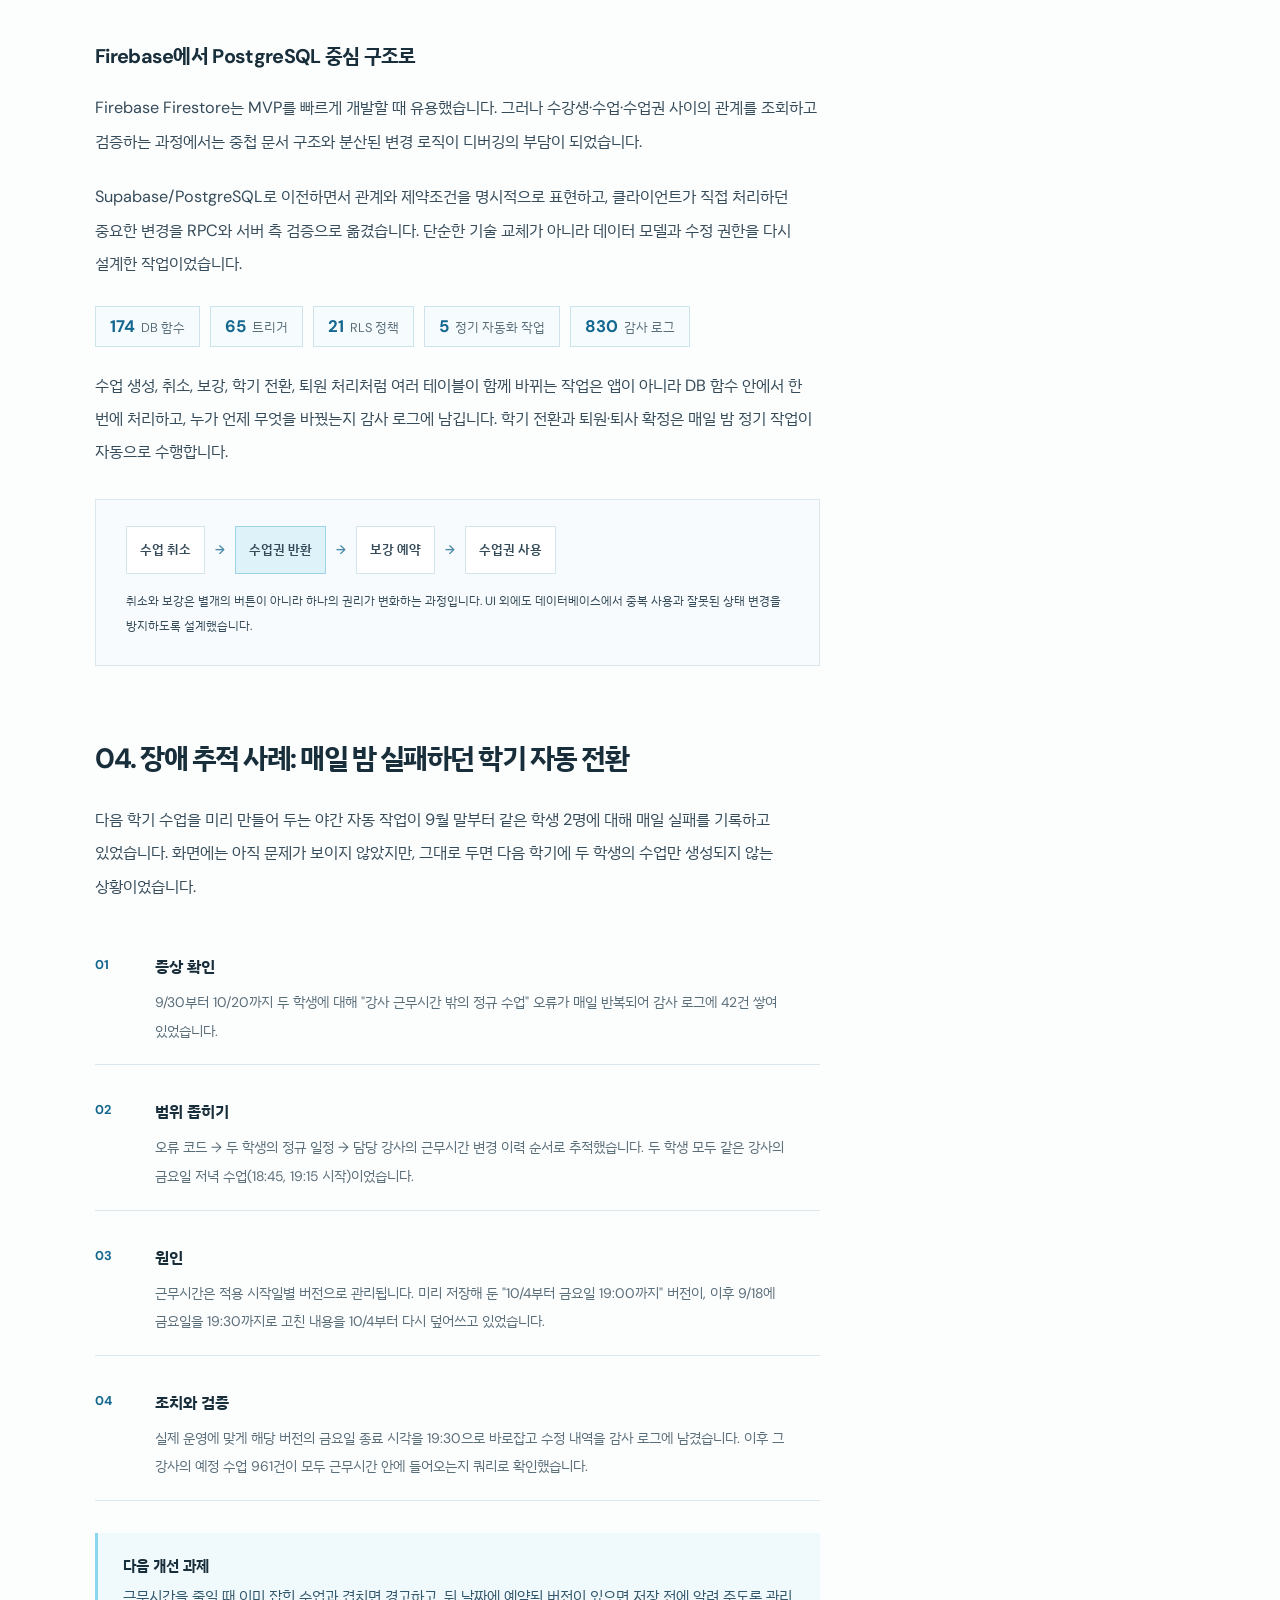
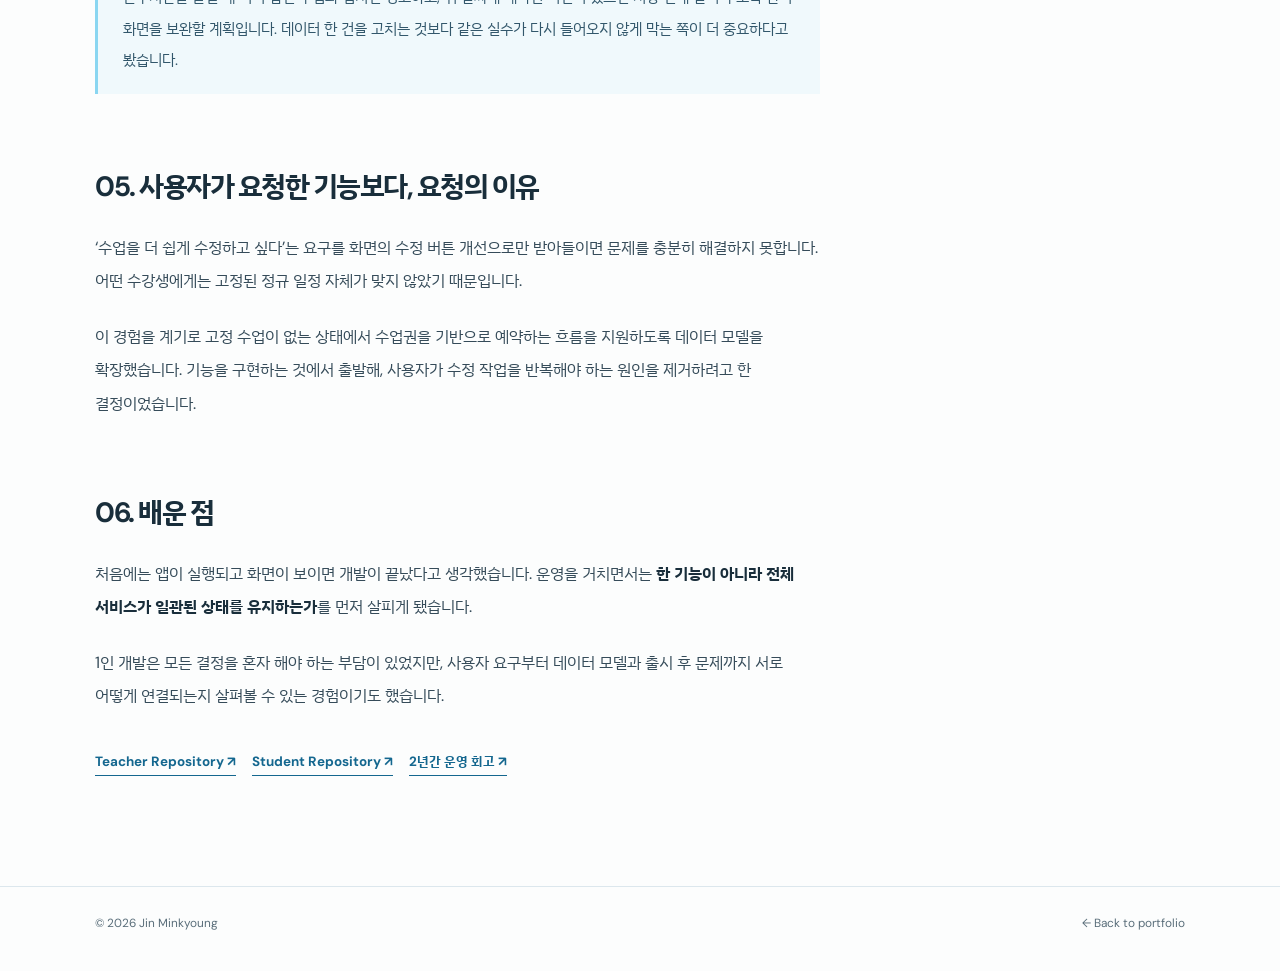
==== commit c8106160: "Add INC screenshots and sharper Forestring app screens INC case study gets 2x captures of the shared" ====
--- a/forestring.html
+++ b/forestring.html
@@ -1,6 +1,6 @@
 <!doctype html>
 <html lang="ko">
-<head><meta charset="utf-8"><meta name="viewport" content="width=device-width,initial-scale=1"><meta name="theme-color" content="#fcfdfd"><meta name="description" content="포레스트링: Flutter 앱을 1인 개발하고 2년간 운영하면서 데이터 정합성과 사용자 문제를 해결한 프로젝트 사례."><title>포레스트링 — 프로젝트 사례 | 진민경</title><link rel="icon" href="favicon.svg" type="image/svg+xml"><meta property="og:type" content="article"><meta property="og:title" content="포레스트링 — 만든 앱을 끝까지 운영한다는 것"><meta property="og:description" content="2년째 운영 중인 바이올린 학원 수업 관리 앱. 누적 수강생 96명, 수업 기록 3,690건."><meta property="og:image" content="https://b-dandelion.github.io/portfolio/assets/og.png"><meta name="twitter:card" content="summary_large_image"><link rel="stylesheet" href="styles.css?v=20261020.4"></head>
+<head><meta charset="utf-8"><meta name="viewport" content="width=device-width,initial-scale=1"><meta name="theme-color" content="#fcfdfd"><meta name="description" content="포레스트링: Flutter 앱을 1인 개발하고 2년간 운영하면서 데이터 정합성과 사용자 문제를 해결한 프로젝트 사례."><title>포레스트링 — 프로젝트 사례 | 진민경</title><link rel="icon" href="favicon.svg" type="image/svg+xml"><meta property="og:type" content="article"><meta property="og:title" content="포레스트링 — 만든 앱을 끝까지 운영한다는 것"><meta property="og:description" content="2년째 운영 중인 바이올린 학원 수업 관리 앱. 누적 수강생 96명, 수업 기록 3,690건."><meta property="og:image" content="https://b-dandelion.github.io/portfolio/assets/og.png"><meta name="twitter:card" content="summary_large_image"><link rel="stylesheet" href="styles.css?v=20261022.2"></head>
 <body>
 <header class="site-header"><div class="wrap inner"><a class="wordmark" href="./">minkyoung<b>.</b></a><nav class="main-nav"><a href="./#work" aria-current="page">Projects</a><a href="writing.html">Writing</a><a href="./#about">About</a><a class="nav-cta" href="https://github.com/B-Dandelion" target="_blank" rel="noopener noreferrer">GitHub ↗</a></nav></div></header>
 <main>
@@ -45,10 +45,10 @@
         </div>
         <h3>학생 앱 주요 화면</h3>
         <div class="screen-gallery">
-          <figure><img src="assets/forestring/booking-date.webp" width="480" height="1039" alt="수업권을 고르고 예약할 날짜를 선택하는 화면" loading="lazy"><figcaption>수업권 선택 → 날짜 선택</figcaption></figure>
-          <figure><img src="assets/forestring/booking-confirm.webp" width="480" height="1039" alt="예약 가능한 시간 중 하나를 고르고 예약을 확인하는 화면" loading="lazy"><figcaption>강사 근무시간·기존 수업을 반영한 가능 시간</figcaption></figure>
-          <figure><img src="assets/forestring/mypage.webp" width="480" height="1039" alt="이번 학기 예약된 수업, 남은 수업권, 취소 가능 횟수, 보강 수업권을 보여주는 마이페이지" loading="lazy"><figcaption>남은 수업권 · 취소 가능 횟수</figcaption></figure>
-          <figure><img src="assets/forestring/lesson-history.webp" width="480" height="1039" alt="원래 일정, 학생 취소, 재예약 이력이 시간순으로 표시된 수업 내역" loading="lazy"><figcaption>원래 일정 → 취소 → 재예약 이력</figcaption></figure>
+          <figure><img src="assets/forestring/booking-date.webp" width="924" height="2000" alt="수업권을 고르고 예약할 날짜를 선택하는 화면" loading="lazy"><figcaption>수업권 선택 → 날짜 선택</figcaption></figure>
+          <figure><img src="assets/forestring/booking-confirm.webp" width="924" height="2000" alt="예약 가능한 시간 중 하나를 고르고 예약을 확인하는 화면" loading="lazy"><figcaption>강사 근무시간·기존 수업을 반영한 가능 시간</figcaption></figure>
+          <figure><img src="assets/forestring/mypage.webp" width="924" height="2000" alt="이번 학기 예약된 수업, 남은 수업권, 취소 가능 횟수, 보강 수업권을 보여주는 마이페이지" loading="lazy"><figcaption>남은 수업권 · 취소 가능 횟수</figcaption></figure>
+          <figure><img src="assets/forestring/lesson-history.webp" width="924" height="2000" alt="원래 일정, 학생 취소, 재예약 이력이 시간순으로 표시된 수업 내역" loading="lazy"><figcaption>원래 일정 → 취소 → 재예약 이력</figcaption></figure>
         </div>
         <p class="gallery-note">앱 심사용 계정으로 촬영한 현행 화면입니다. 화면에 보이는 이름은 모두 가명이며, 실제 수강생 정보는 포함하지 않았습니다.</p>
       </section>
--- a/styles.css
+++ b/styles.css
@@ -10,3 +10,6 @@
 .project-row .row-action{white-space:nowrap}.about-section .mini-label{display:block}@media(max-width:830px){.project-row{grid-template-columns:100px 1fr auto}}@media(max-width:550px){.project-row{grid-template-columns:1fr}.project-row .row-action{grid-column:1;grid-row:auto;text-align:left}.architecture .arch-row{flex-direction:column;align-items:stretch;gap:6px}.arch-row .node{text-align:center}.arch-row .arrow{align-self:center;transform:rotate(90deg)}.arch-row .arrow.to-hub{transform:rotate(45deg)}.arch-row .arrow.from-hub{transform:rotate(-45deg)}}
 .visual-note{position:absolute;top:23px;right:25px;font-size:.62rem;color:#6f8f9d;letter-spacing:.02em}@media(max-width:550px){.visual-note{font-size:.56rem;top:13px;right:15px}}
 .intro-proof{display:flex;flex-wrap:wrap;gap:8px;list-style:none;padding:0;margin:24px 0 0}.intro-proof li{border:1px solid #cfe3ec;background:#f6fbfd;padding:8px 13px;font-size:.8rem;color:var(--muted);line-height:1.2}.intro-proof b{color:var(--blue);font-weight:700;margin-right:2px}.store-links{display:flex;flex-wrap:wrap;align-items:center;gap:8px 16px;margin:20px 0 0;font-size:.78rem;color:var(--muted)}.store-links a{color:var(--blue);font-weight:600;border-bottom:1px solid var(--blue);padding-bottom:2px}.case-meta a{color:var(--blue);border-bottom:1px solid var(--blue)}
+
+.compare{width:100%;border-collapse:collapse;margin:28px 0 10px;font-size:.84rem;line-height:1.65}.compare th{text-align:left;font-size:.72rem;color:var(--muted);font-weight:600;padding:0 12px 10px 0;border-bottom:1px solid var(--line)}.compare td{padding:16px 12px 16px 0;border-bottom:1px solid var(--line);vertical-align:top}.compare td:first-child{font-weight:600;color:var(--ink);width:22%}.compare td:nth-child(3),.compare td:nth-child(4){white-space:nowrap;font-variant-numeric:tabular-nums}.compare td:nth-child(4){color:var(--blue);font-weight:700}.article-content code{font-family:ui-monospace,SFMono-Regular,Menlo,monospace;font-size:.86em;background:#eef5f8;padding:1px 5px;border-radius:3px}@media(max-width:550px){.compare,.compare tbody,.compare tr,.compare td{display:block;width:100%}.compare thead{display:none}.compare tr{padding:14px 0;border-bottom:1px solid var(--line)}.compare td{border:0;padding:2px 0}.compare td:first-child{width:100%}.compare td:nth-child(3):before{content:'전 '}.compare td:nth-child(4):before{content:'후 '}.compare td[colspan]:before{content:''}}
+.shot-pair{display:grid;grid-template-columns:minmax(0,3.1fr) minmax(0,1fr);gap:14px;align-items:start;margin:30px 0 26px}.shot-pair figure{margin:0}.shot-pair img{width:100%;height:auto;display:block;border:1px solid #d9e7ee;border-radius:10px;background:#fff}.shot-pair figcaption{font-size:.74rem;line-height:1.55;color:var(--muted);margin-top:9px}@media(max-width:550px){.shot-pair{grid-template-columns:1fr}.shot-pair figure+figure{width:62%}}
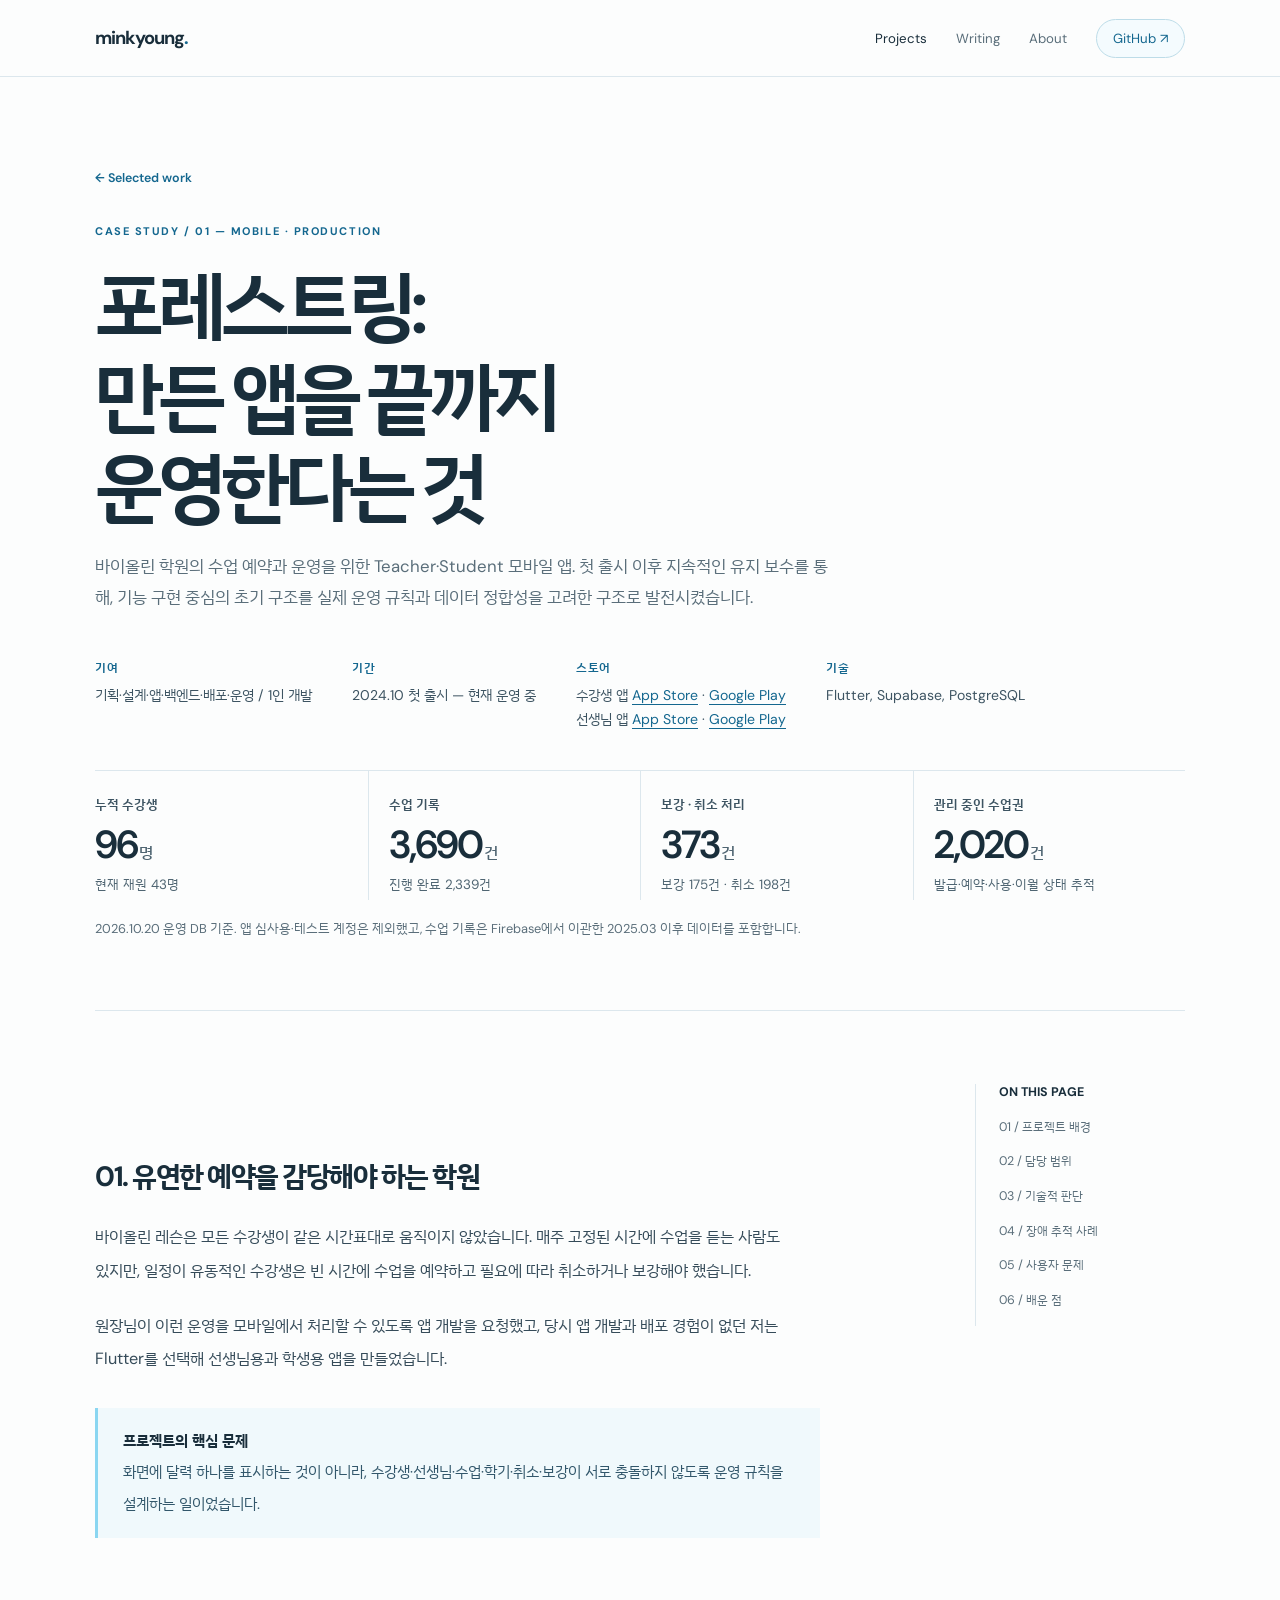
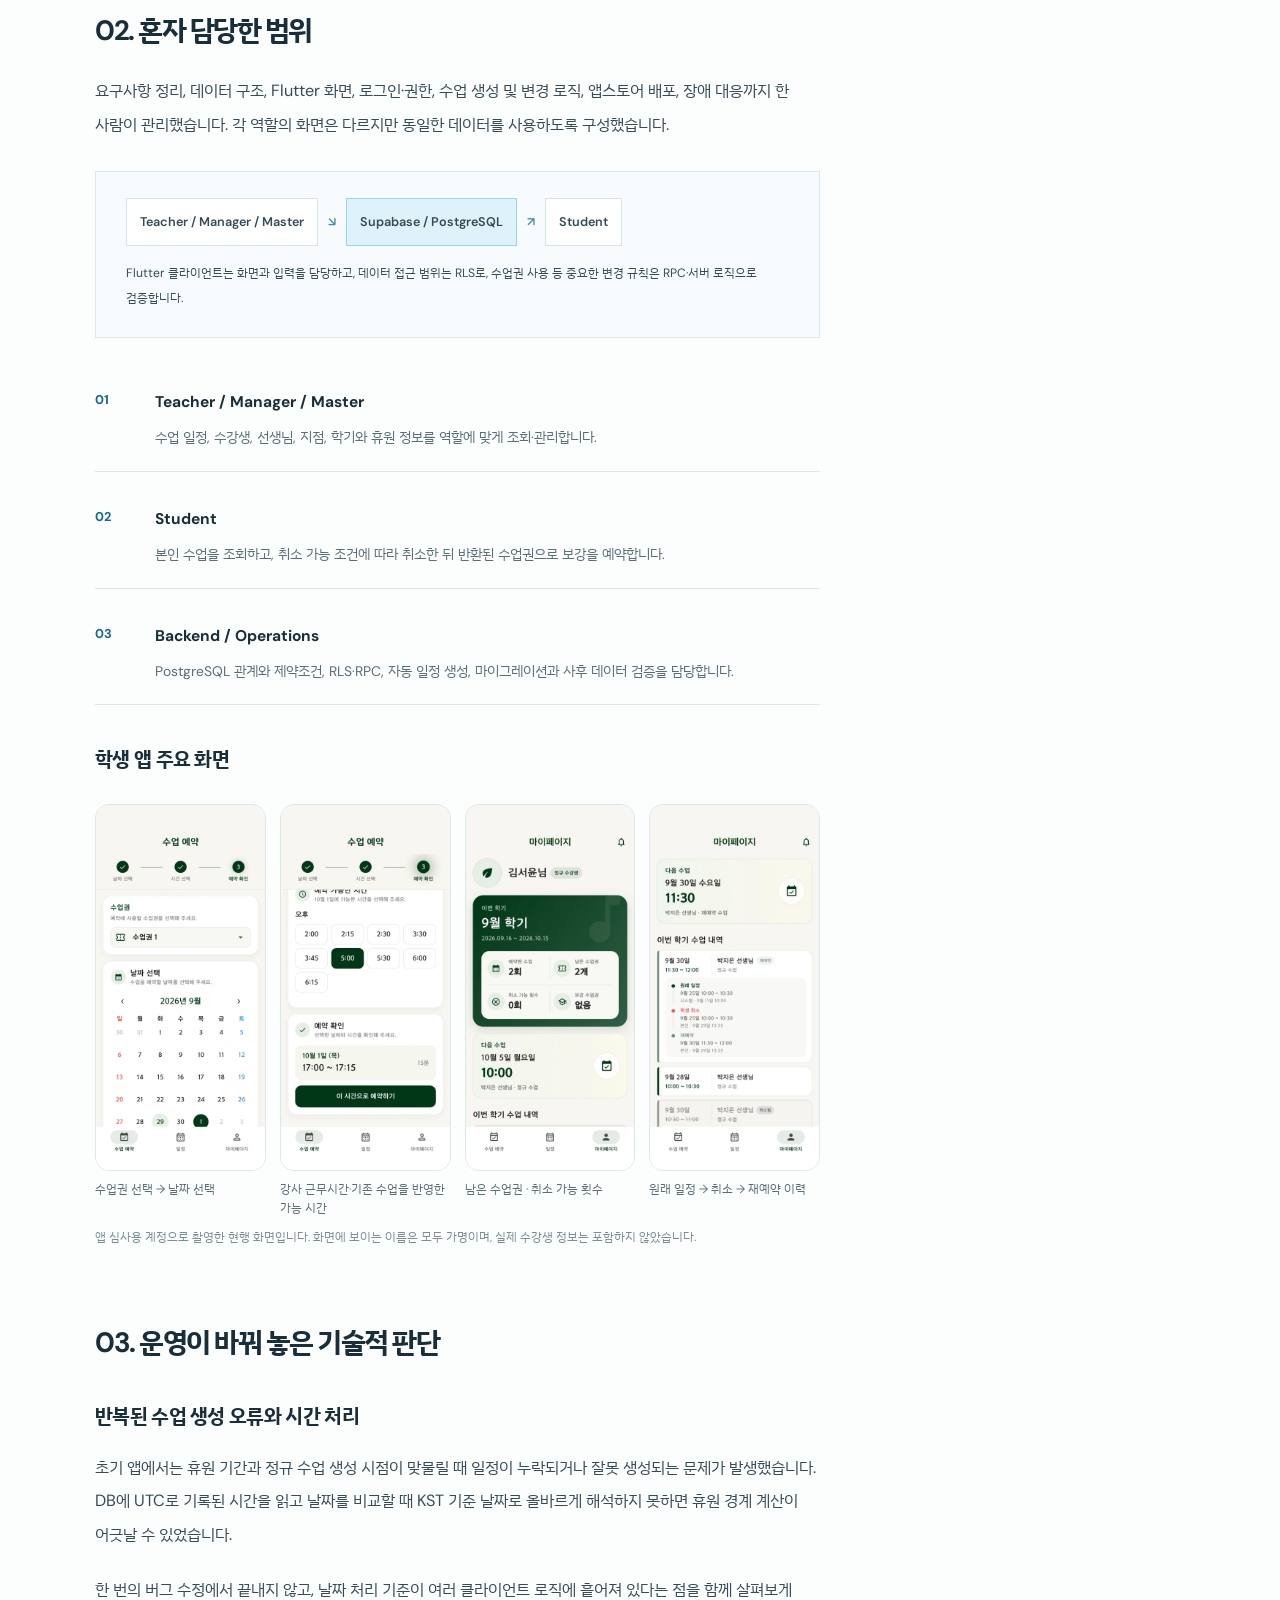
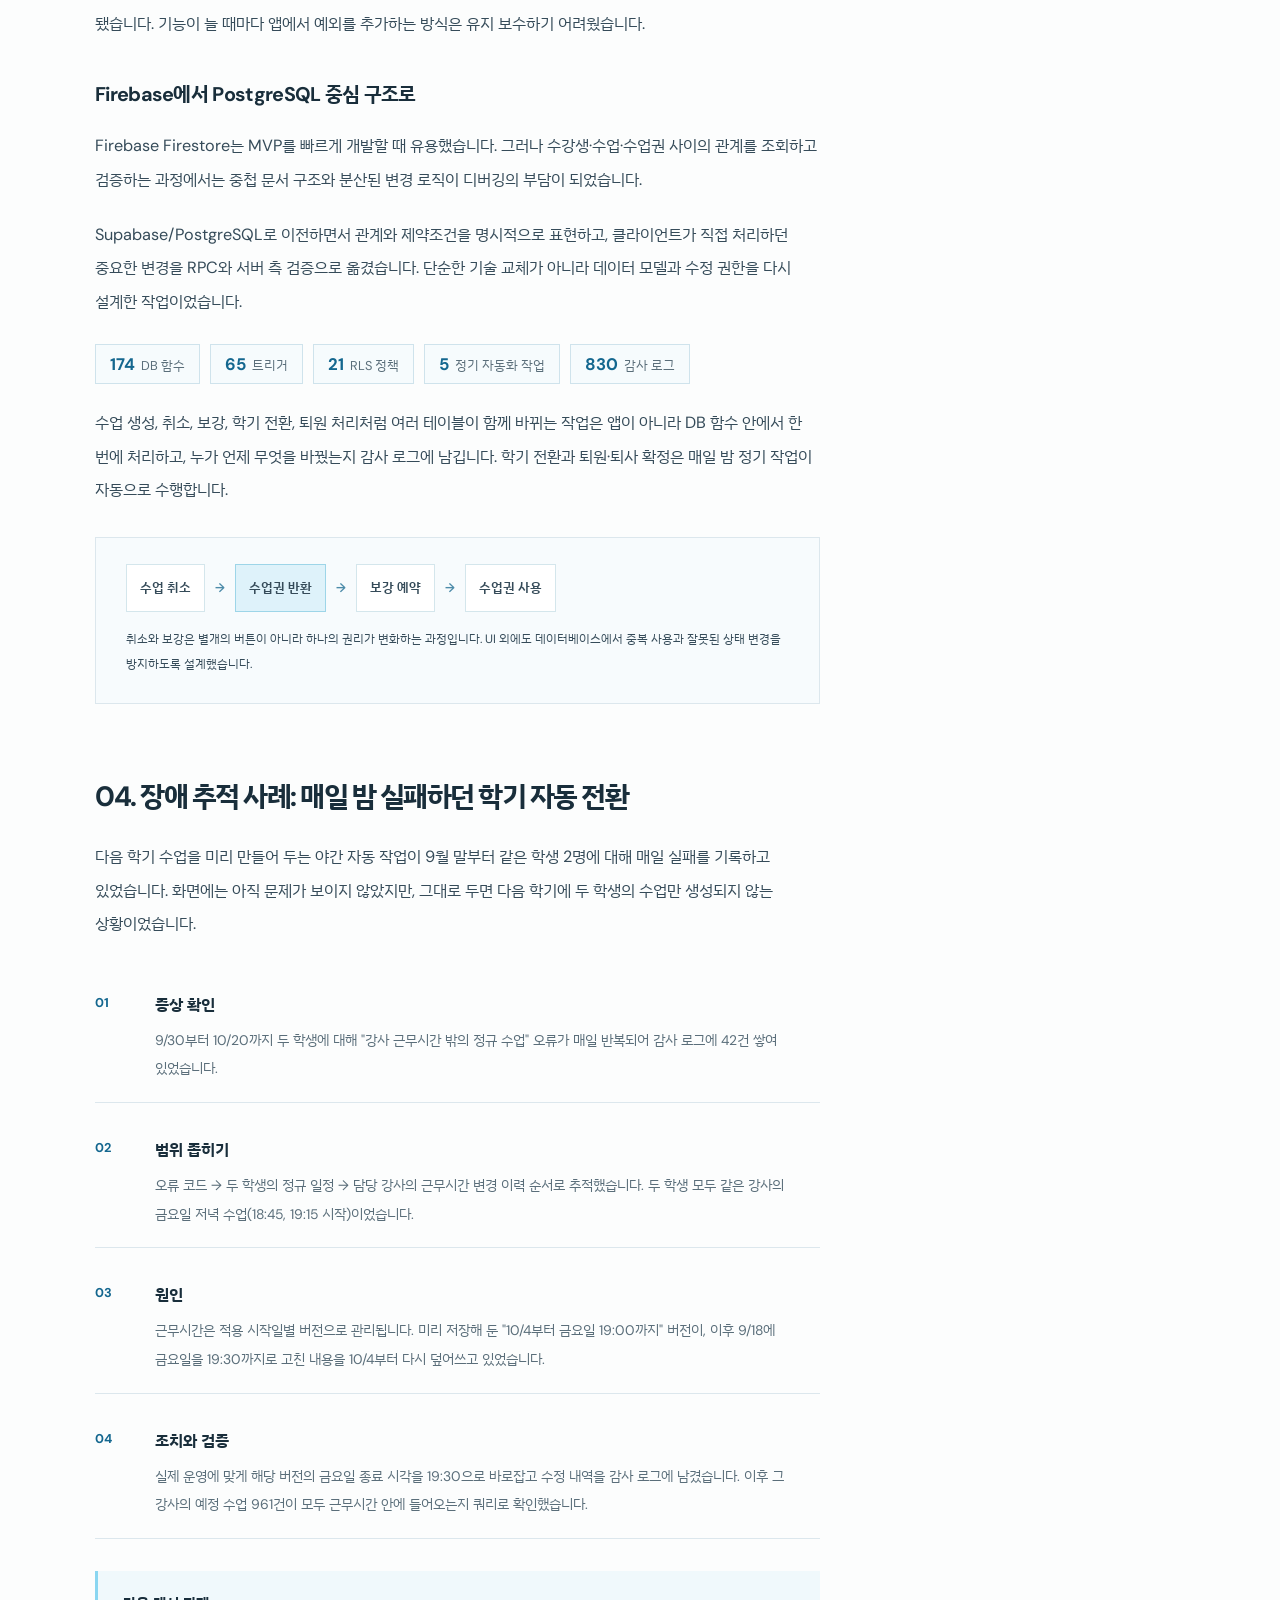
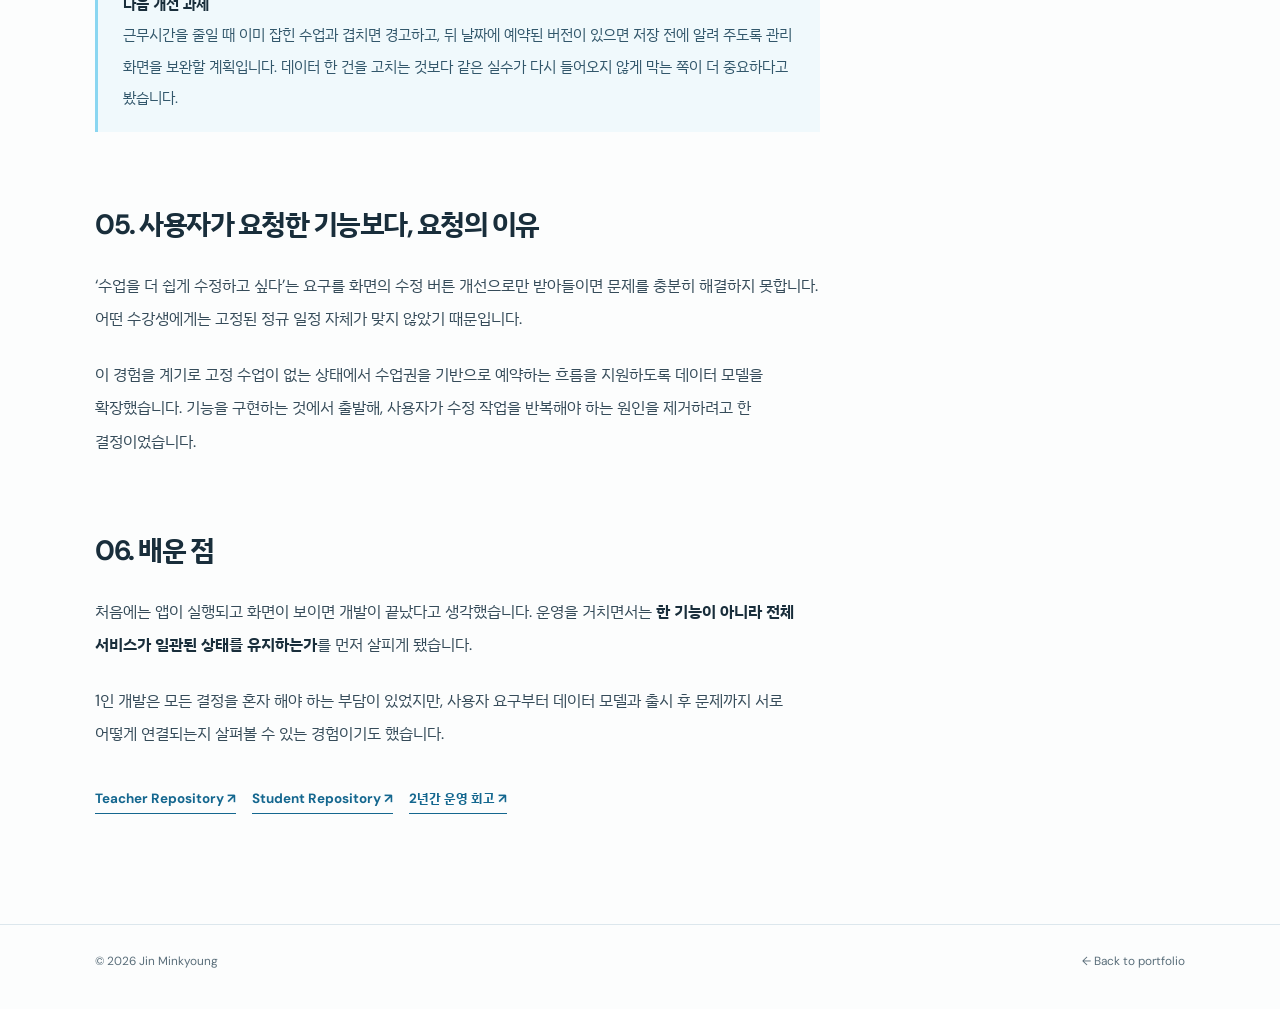
==== commit 7e898ccd: "Make hero facts readable and link the INC site Larger, darker case-meta and metric text (labels 12px" ====
--- a/forestring.html
+++ b/forestring.html
@@ -1,6 +1,6 @@
 <!doctype html>
 <html lang="ko">
-<head><meta charset="utf-8"><meta name="viewport" content="width=device-width,initial-scale=1"><meta name="theme-color" content="#fcfdfd"><meta name="description" content="포레스트링: Flutter 앱을 1인 개발하고 2년간 운영하면서 데이터 정합성과 사용자 문제를 해결한 프로젝트 사례."><title>포레스트링 — 프로젝트 사례 | 진민경</title><link rel="icon" href="favicon.svg" type="image/svg+xml"><meta property="og:type" content="article"><meta property="og:title" content="포레스트링 — 만든 앱을 끝까지 운영한다는 것"><meta property="og:description" content="2년째 운영 중인 바이올린 학원 수업 관리 앱. 누적 수강생 96명, 수업 기록 3,690건."><meta property="og:image" content="https://b-dandelion.github.io/portfolio/assets/og.png"><meta name="twitter:card" content="summary_large_image"><link rel="stylesheet" href="styles.css?v=20261022.2"></head>
+<head><meta charset="utf-8"><meta name="viewport" content="width=device-width,initial-scale=1"><meta name="theme-color" content="#fcfdfd"><meta name="description" content="포레스트링: Flutter 앱을 1인 개발하고 2년간 운영하면서 데이터 정합성과 사용자 문제를 해결한 프로젝트 사례."><title>포레스트링 — 프로젝트 사례 | 진민경</title><link rel="icon" href="favicon.svg" type="image/svg+xml"><meta property="og:type" content="article"><meta property="og:title" content="포레스트링 — 만든 앱을 끝까지 운영한다는 것"><meta property="og:description" content="2년째 운영 중인 바이올린 학원 수업 관리 앱. 누적 수강생 96명, 수업 기록 3,690건."><meta property="og:image" content="https://b-dandelion.github.io/portfolio/assets/og.png"><meta name="twitter:card" content="summary_large_image"><link rel="stylesheet" href="styles.css?v=20261022.3"></head>
 <body>
 <header class="site-header"><div class="wrap inner"><a class="wordmark" href="./">minkyoung<b>.</b></a><nav class="main-nav"><a href="./#work" aria-current="page">Projects</a><a href="writing.html">Writing</a><a href="./#about">About</a><a class="nav-cta" href="https://github.com/B-Dandelion" target="_blank" rel="noopener noreferrer">GitHub ↗</a></nav></div></header>
 <main>
--- a/styles.css
+++ b/styles.css
@@ -13,3 +13,4 @@
 
 .compare{width:100%;border-collapse:collapse;margin:28px 0 10px;font-size:.84rem;line-height:1.65}.compare th{text-align:left;font-size:.72rem;color:var(--muted);font-weight:600;padding:0 12px 10px 0;border-bottom:1px solid var(--line)}.compare td{padding:16px 12px 16px 0;border-bottom:1px solid var(--line);vertical-align:top}.compare td:first-child{font-weight:600;color:var(--ink);width:22%}.compare td:nth-child(3),.compare td:nth-child(4){white-space:nowrap;font-variant-numeric:tabular-nums}.compare td:nth-child(4){color:var(--blue);font-weight:700}.article-content code{font-family:ui-monospace,SFMono-Regular,Menlo,monospace;font-size:.86em;background:#eef5f8;padding:1px 5px;border-radius:3px}@media(max-width:550px){.compare,.compare tbody,.compare tr,.compare td{display:block;width:100%}.compare thead{display:none}.compare tr{padding:14px 0;border-bottom:1px solid var(--line)}.compare td{border:0;padding:2px 0}.compare td:first-child{width:100%}.compare td:nth-child(3):before{content:'전 '}.compare td:nth-child(4):before{content:'후 '}.compare td[colspan]:before{content:''}}
 .shot-pair{display:grid;grid-template-columns:minmax(0,3.1fr) minmax(0,1fr);gap:14px;align-items:start;margin:30px 0 26px}.shot-pair figure{margin:0}.shot-pair img{width:100%;height:auto;display:block;border:1px solid #d9e7ee;border-radius:10px;background:#fff}.shot-pair figcaption{font-size:.74rem;line-height:1.55;color:var(--muted);margin-top:9px}@media(max-width:550px){.shot-pair{grid-template-columns:1fr}.shot-pair figure+figure{width:62%}}
+.case-meta{gap:18px 40px;font-size:.88rem;line-height:1.7;color:#3d5462;padding-top:28px}.case-meta strong{font-size:.74rem;letter-spacing:.06em;color:var(--blue);margin-bottom:6px}.metric-grid div{padding-top:24px}.metric-grid dt{font-size:.84rem;font-weight:600;color:#3d5462}.metric-grid dd{font-size:2.45rem;margin:10px 0 8px}.metric-grid dd small{font-size:1rem;color:#4f6572}.metric-grid p{font-size:.84rem!important;color:#4f6572!important;line-height:1.65!important}.metric-note{font-size:.8rem!important;color:#5a6e7a!important;line-height:1.7!important}@media(max-width:550px){.case-meta{font-size:.84rem;gap:14px 26px}.metric-grid dd{font-size:1.95rem}.metric-grid dt,.metric-grid p{font-size:.8rem!important}}
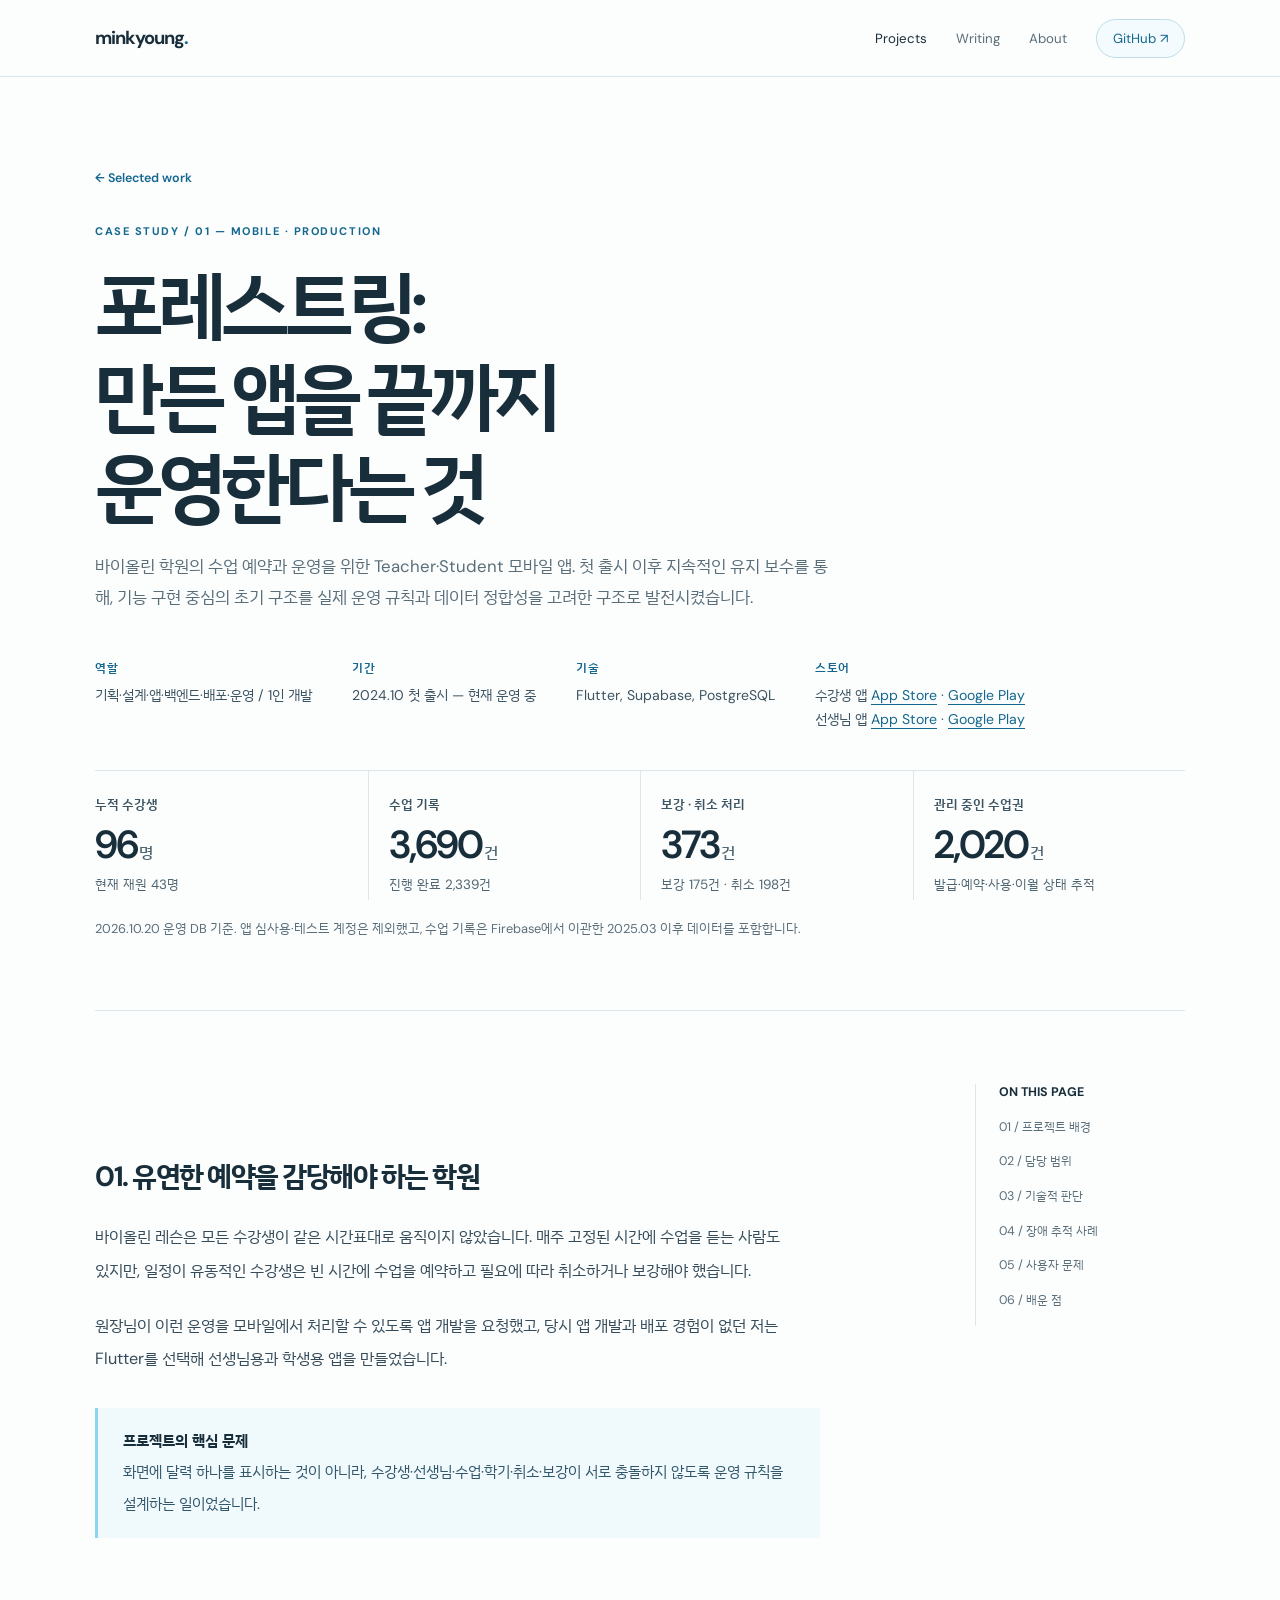
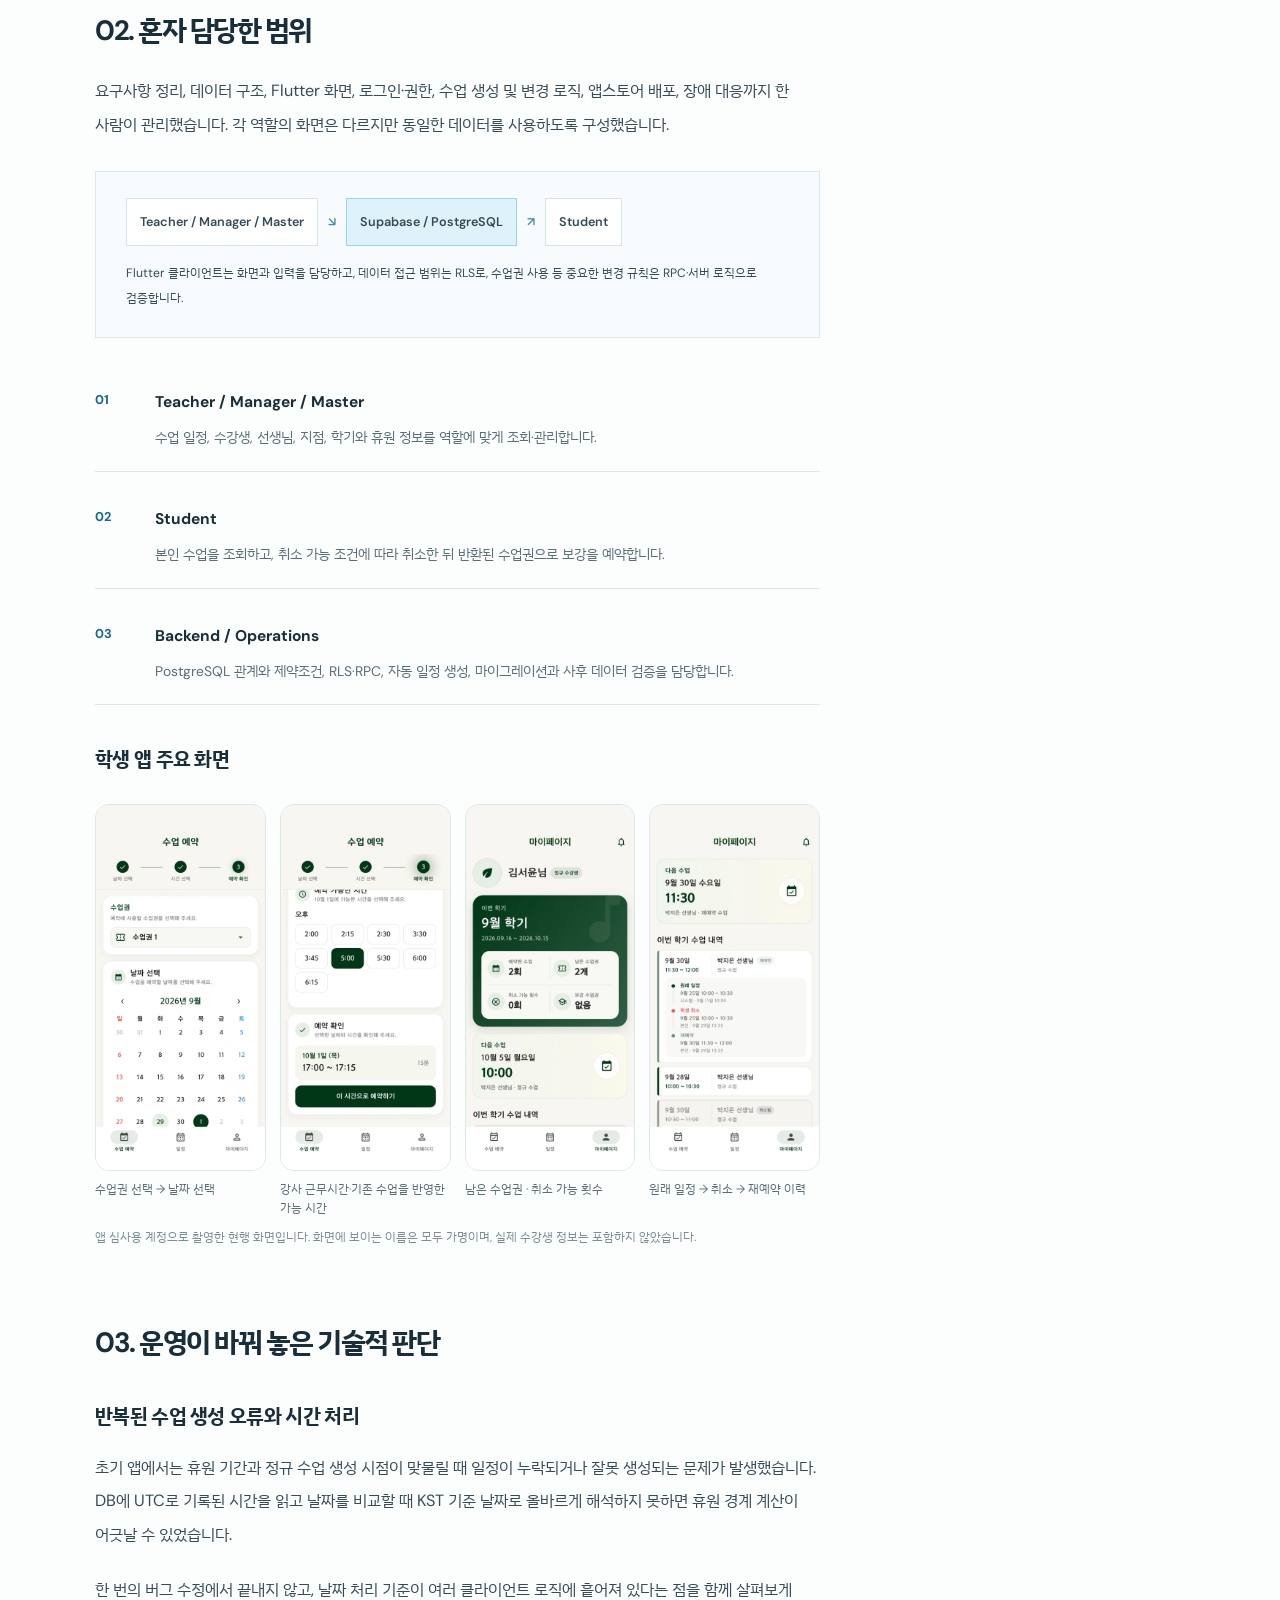
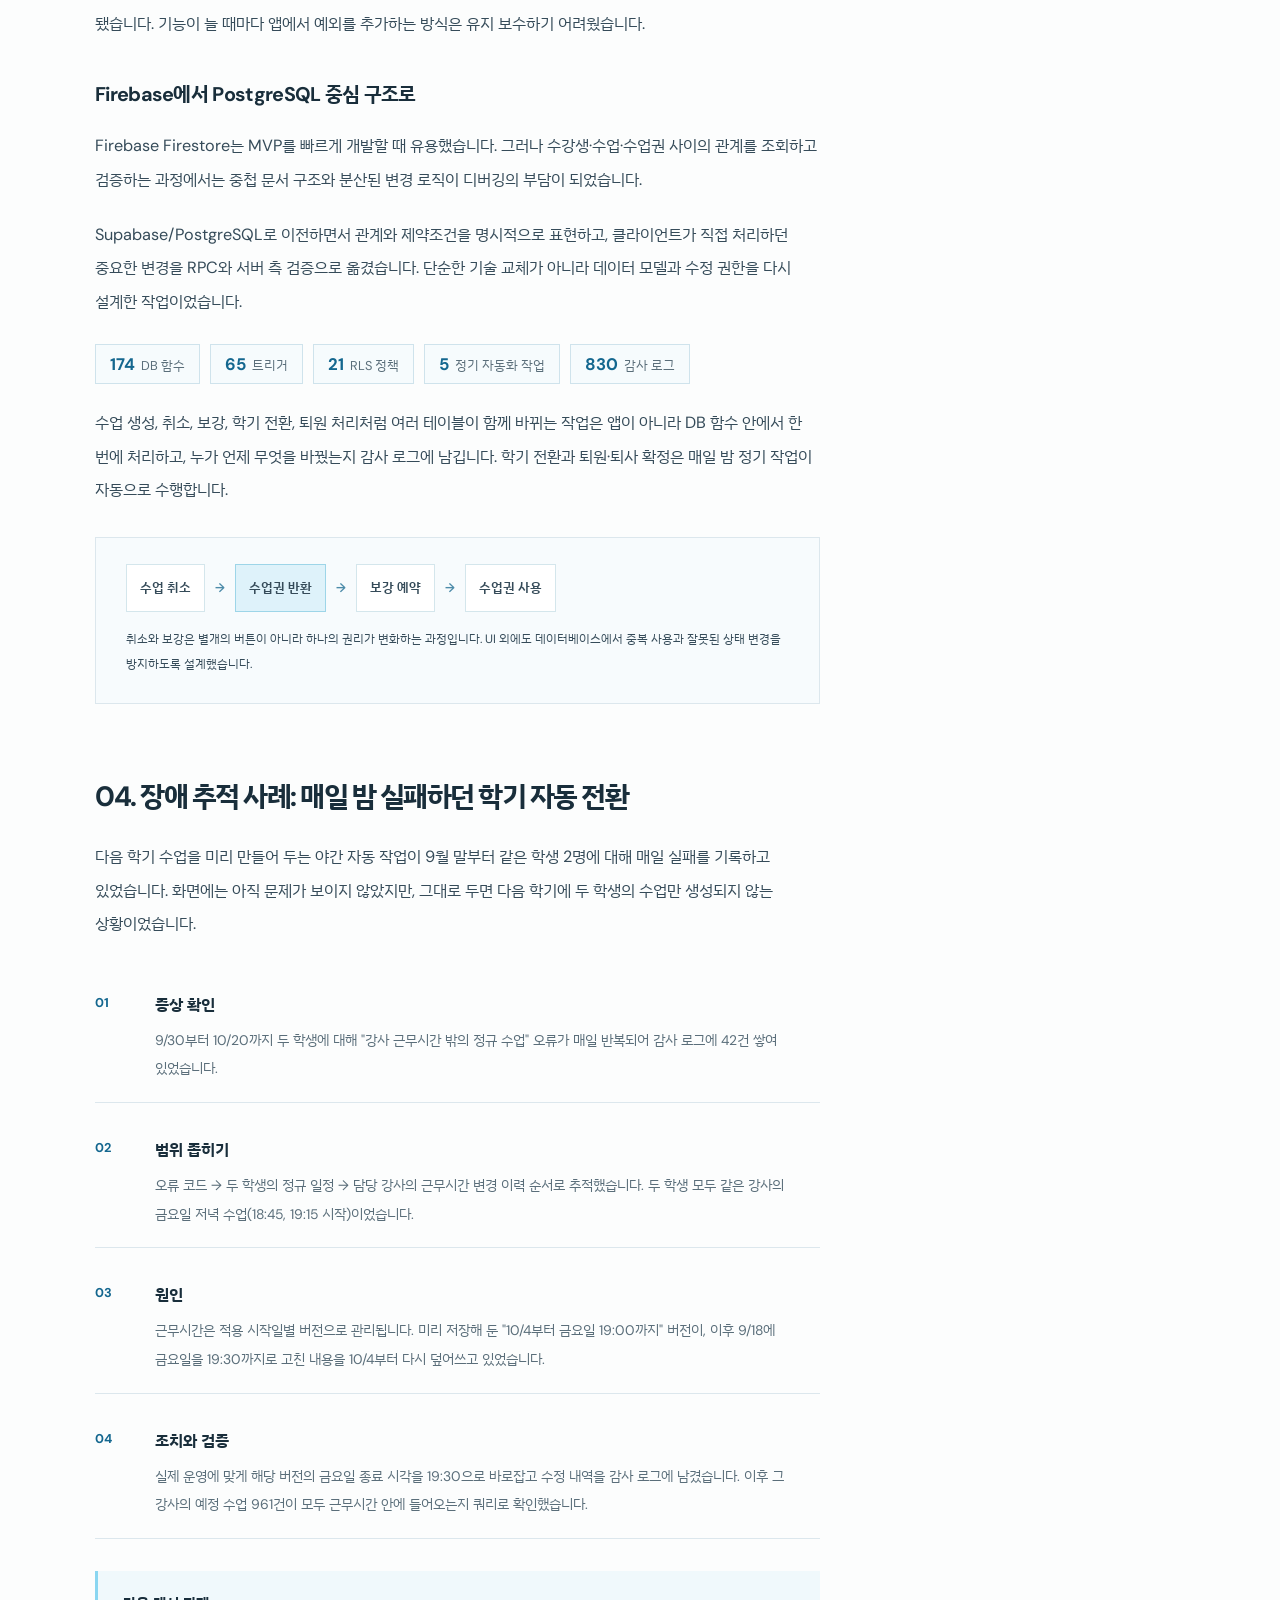
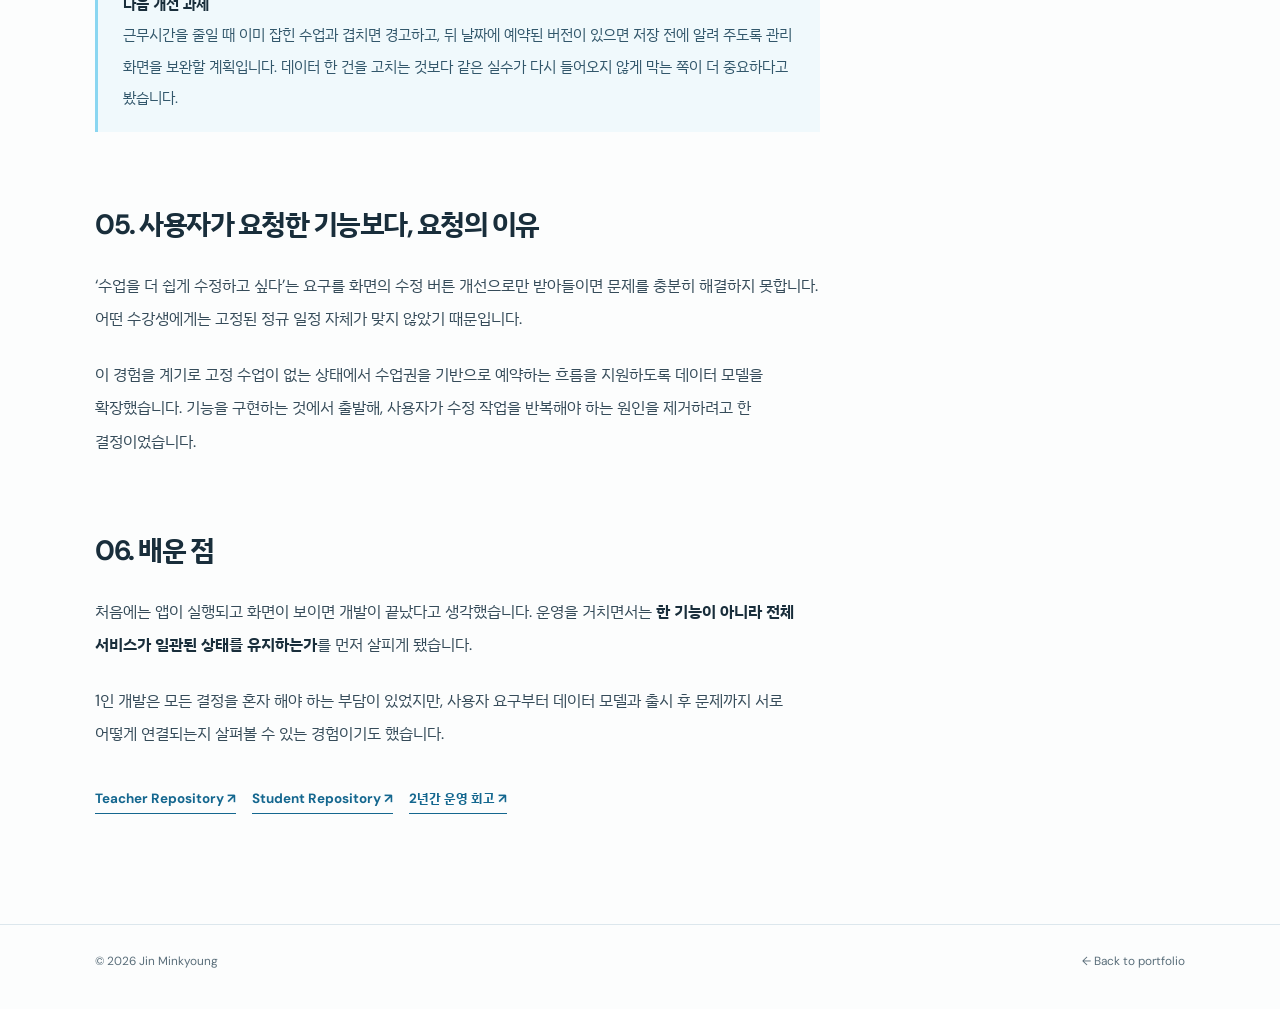
==== commit 87060eed: "Tighten the portfolio for a recruiter's first read - Home hero names both live services and leads wi" ====
--- a/forestring.html
+++ b/forestring.html
@@ -1,6 +1,6 @@
 <!doctype html>
 <html lang="ko">
-<head><meta charset="utf-8"><meta name="viewport" content="width=device-width,initial-scale=1"><meta name="theme-color" content="#fcfdfd"><meta name="description" content="포레스트링: Flutter 앱을 1인 개발하고 2년간 운영하면서 데이터 정합성과 사용자 문제를 해결한 프로젝트 사례."><title>포레스트링 — 프로젝트 사례 | 진민경</title><link rel="icon" href="favicon.svg" type="image/svg+xml"><meta property="og:type" content="article"><meta property="og:title" content="포레스트링 — 만든 앱을 끝까지 운영한다는 것"><meta property="og:description" content="2년째 운영 중인 바이올린 학원 수업 관리 앱. 누적 수강생 96명, 수업 기록 3,690건."><meta property="og:image" content="https://b-dandelion.github.io/portfolio/assets/og.png"><meta name="twitter:card" content="summary_large_image"><link rel="stylesheet" href="styles.css?v=20261022.3"></head>
+<head><meta charset="utf-8"><meta name="viewport" content="width=device-width,initial-scale=1"><meta name="theme-color" content="#fcfdfd"><meta name="description" content="포레스트링: Flutter 앱을 1인 개발하고 2년간 운영하면서 데이터 정합성과 사용자 문제를 해결한 프로젝트 사례."><title>포레스트링 — 프로젝트 사례 | 진민경</title><link rel="icon" href="favicon.svg" type="image/svg+xml"><meta property="og:type" content="article"><meta property="og:title" content="포레스트링 — 만든 앱을 끝까지 운영한다는 것"><meta property="og:description" content="2년째 운영 중인 바이올린 학원 수업 관리 앱. 누적 수강생 96명, 수업 기록 3,690건."><meta property="og:image" content="https://b-dandelion.github.io/portfolio/assets/og.png"><meta name="twitter:card" content="summary_large_image"><link rel="stylesheet" href="styles.css?v=20261022.4"></head>
 <body>
 <header class="site-header"><div class="wrap inner"><a class="wordmark" href="./">minkyoung<b>.</b></a><nav class="main-nav"><a href="./#work" aria-current="page">Projects</a><a href="writing.html">Writing</a><a href="./#about">About</a><a class="nav-cta" href="https://github.com/B-Dandelion" target="_blank" rel="noopener noreferrer">GitHub ↗</a></nav></div></header>
 <main>
@@ -10,10 +10,10 @@
     <h1>포레스트링:<br>만든 앱을 끝까지<br>운영한다는 것</h1>
     <p>바이올린 학원의 수업 예약과 운영을 위한 Teacher·Student 모바일 앱. 첫 출시 이후 지속적인 유지 보수를 통해, 기능 구현 중심의 초기 구조를 실제 운영 규칙과 데이터 정합성을 고려한 구조로 발전시켰습니다.</p>
     <div class="case-meta">
-      <span><strong>기여</strong>기획·설계·앱·백엔드·배포·운영 / 1인 개발</span>
+      <span><strong>역할</strong>기획·설계·앱·백엔드·배포·운영 / 1인 개발</span>
       <span><strong>기간</strong>2024.10 첫 출시 — 현재 운영 중</span>
+      <span><strong>기술</strong>Flutter, Supabase, PostgreSQL</span>
       <span><strong>스토어</strong>수강생 앱 <a href="https://apps.apple.com/kr/app/id6736948353" target="_blank" rel="noopener noreferrer">App Store</a> · <a href="https://play.google.com/store/apps/details?id=forestring.student.app" target="_blank" rel="noopener noreferrer">Google Play</a><br>선생님 앱 <a href="https://apps.apple.com/kr/app/id6736949492" target="_blank" rel="noopener noreferrer">App Store</a> · <a href="https://play.google.com/store/apps/details?id=forestring.teacher.app" target="_blank" rel="noopener noreferrer">Google Play</a></span>
-      <span><strong>기술</strong>Flutter, Supabase, PostgreSQL</span>
     </div>
     <dl class="metric-grid" aria-label="운영 지표">
       <div><dt>누적 수강생</dt><dd>96<small>명</small></dd><p>현재 재원 43명</p></div>
--- a/styles.css
+++ b/styles.css
@@ -14,3 +14,4 @@
 .compare{width:100%;border-collapse:collapse;margin:28px 0 10px;font-size:.84rem;line-height:1.65}.compare th{text-align:left;font-size:.72rem;color:var(--muted);font-weight:600;padding:0 12px 10px 0;border-bottom:1px solid var(--line)}.compare td{padding:16px 12px 16px 0;border-bottom:1px solid var(--line);vertical-align:top}.compare td:first-child{font-weight:600;color:var(--ink);width:22%}.compare td:nth-child(3),.compare td:nth-child(4){white-space:nowrap;font-variant-numeric:tabular-nums}.compare td:nth-child(4){color:var(--blue);font-weight:700}.article-content code{font-family:ui-monospace,SFMono-Regular,Menlo,monospace;font-size:.86em;background:#eef5f8;padding:1px 5px;border-radius:3px}@media(max-width:550px){.compare,.compare tbody,.compare tr,.compare td{display:block;width:100%}.compare thead{display:none}.compare tr{padding:14px 0;border-bottom:1px solid var(--line)}.compare td{border:0;padding:2px 0}.compare td:first-child{width:100%}.compare td:nth-child(3):before{content:'전 '}.compare td:nth-child(4):before{content:'후 '}.compare td[colspan]:before{content:''}}
 .shot-pair{display:grid;grid-template-columns:minmax(0,3.1fr) minmax(0,1fr);gap:14px;align-items:start;margin:30px 0 26px}.shot-pair figure{margin:0}.shot-pair img{width:100%;height:auto;display:block;border:1px solid #d9e7ee;border-radius:10px;background:#fff}.shot-pair figcaption{font-size:.74rem;line-height:1.55;color:var(--muted);margin-top:9px}@media(max-width:550px){.shot-pair{grid-template-columns:1fr}.shot-pair figure+figure{width:62%}}
 .case-meta{gap:18px 40px;font-size:.88rem;line-height:1.7;color:#3d5462;padding-top:28px}.case-meta strong{font-size:.74rem;letter-spacing:.06em;color:var(--blue);margin-bottom:6px}.metric-grid div{padding-top:24px}.metric-grid dt{font-size:.84rem;font-weight:600;color:#3d5462}.metric-grid dd{font-size:2.45rem;margin:10px 0 8px}.metric-grid dd small{font-size:1rem;color:#4f6572}.metric-grid p{font-size:.84rem!important;color:#4f6572!important;line-height:1.65!important}.metric-note{font-size:.8rem!important;color:#5a6e7a!important;line-height:1.7!important}@media(max-width:550px){.case-meta{font-size:.84rem;gap:14px 26px}.metric-grid dd{font-size:1.95rem}.metric-grid dt,.metric-grid p{font-size:.8rem!important}}
+.browser-shot{margin:0;width:88%;background:#fff;border:1px solid #cfdee6;border-radius:8px;overflow:hidden;box-shadow:0 18px 48px rgba(24,73,98,.12)}.browser-bar{display:flex;align-items:center;gap:5px;height:28px;padding:0 11px;background:#f8fafb;border-bottom:1px solid #dce7ed}.browser-bar i{width:7px;height:7px;border-radius:50%;border:1px solid #b1c4ce}.browser-bar span{margin-left:10px;font-size:.62rem;color:#6b7f8b;letter-spacing:.01em}.browser-shot img{display:block;width:100%;height:auto}.visual-inc{padding:58px 0 30px}.note-more{font-size:.78rem;display:inline-flex;margin-top:20px}@media(max-width:550px){.browser-shot{width:92%}.visual-inc{padding:48px 0 22px}}
